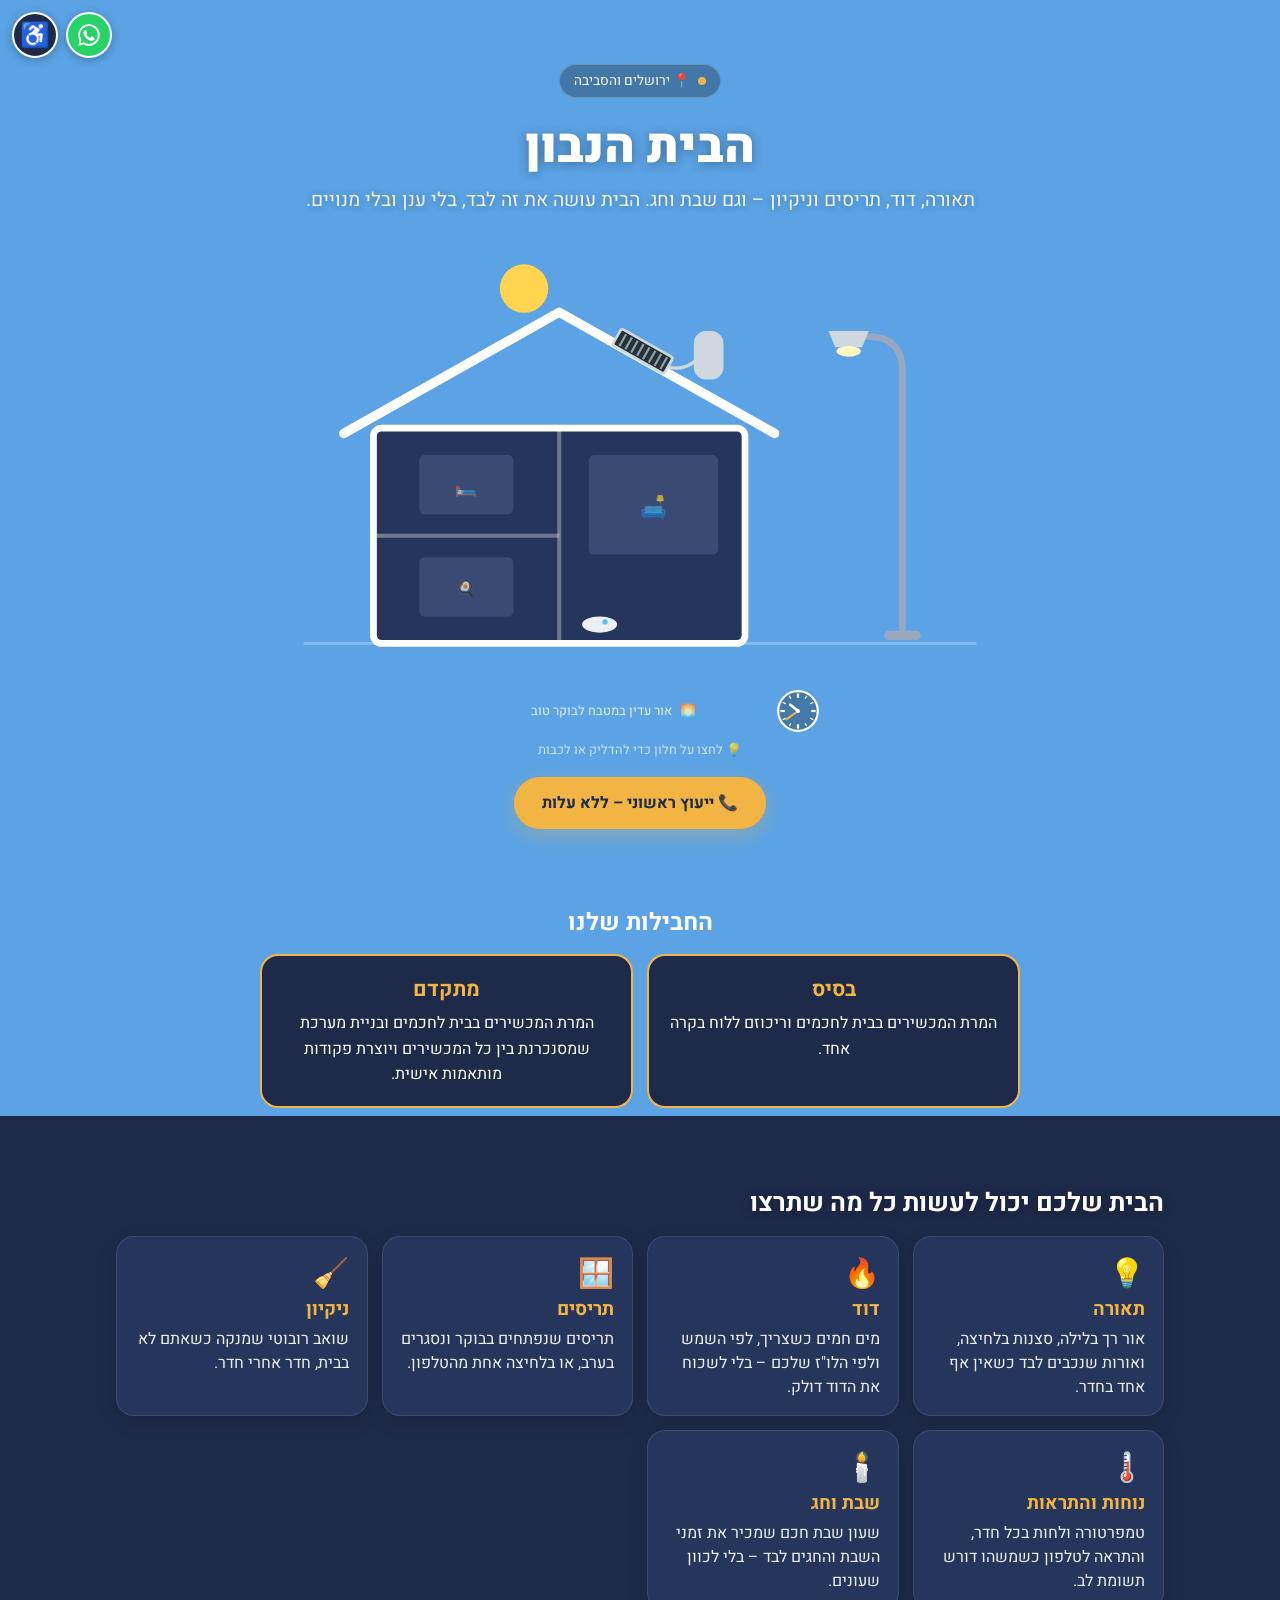
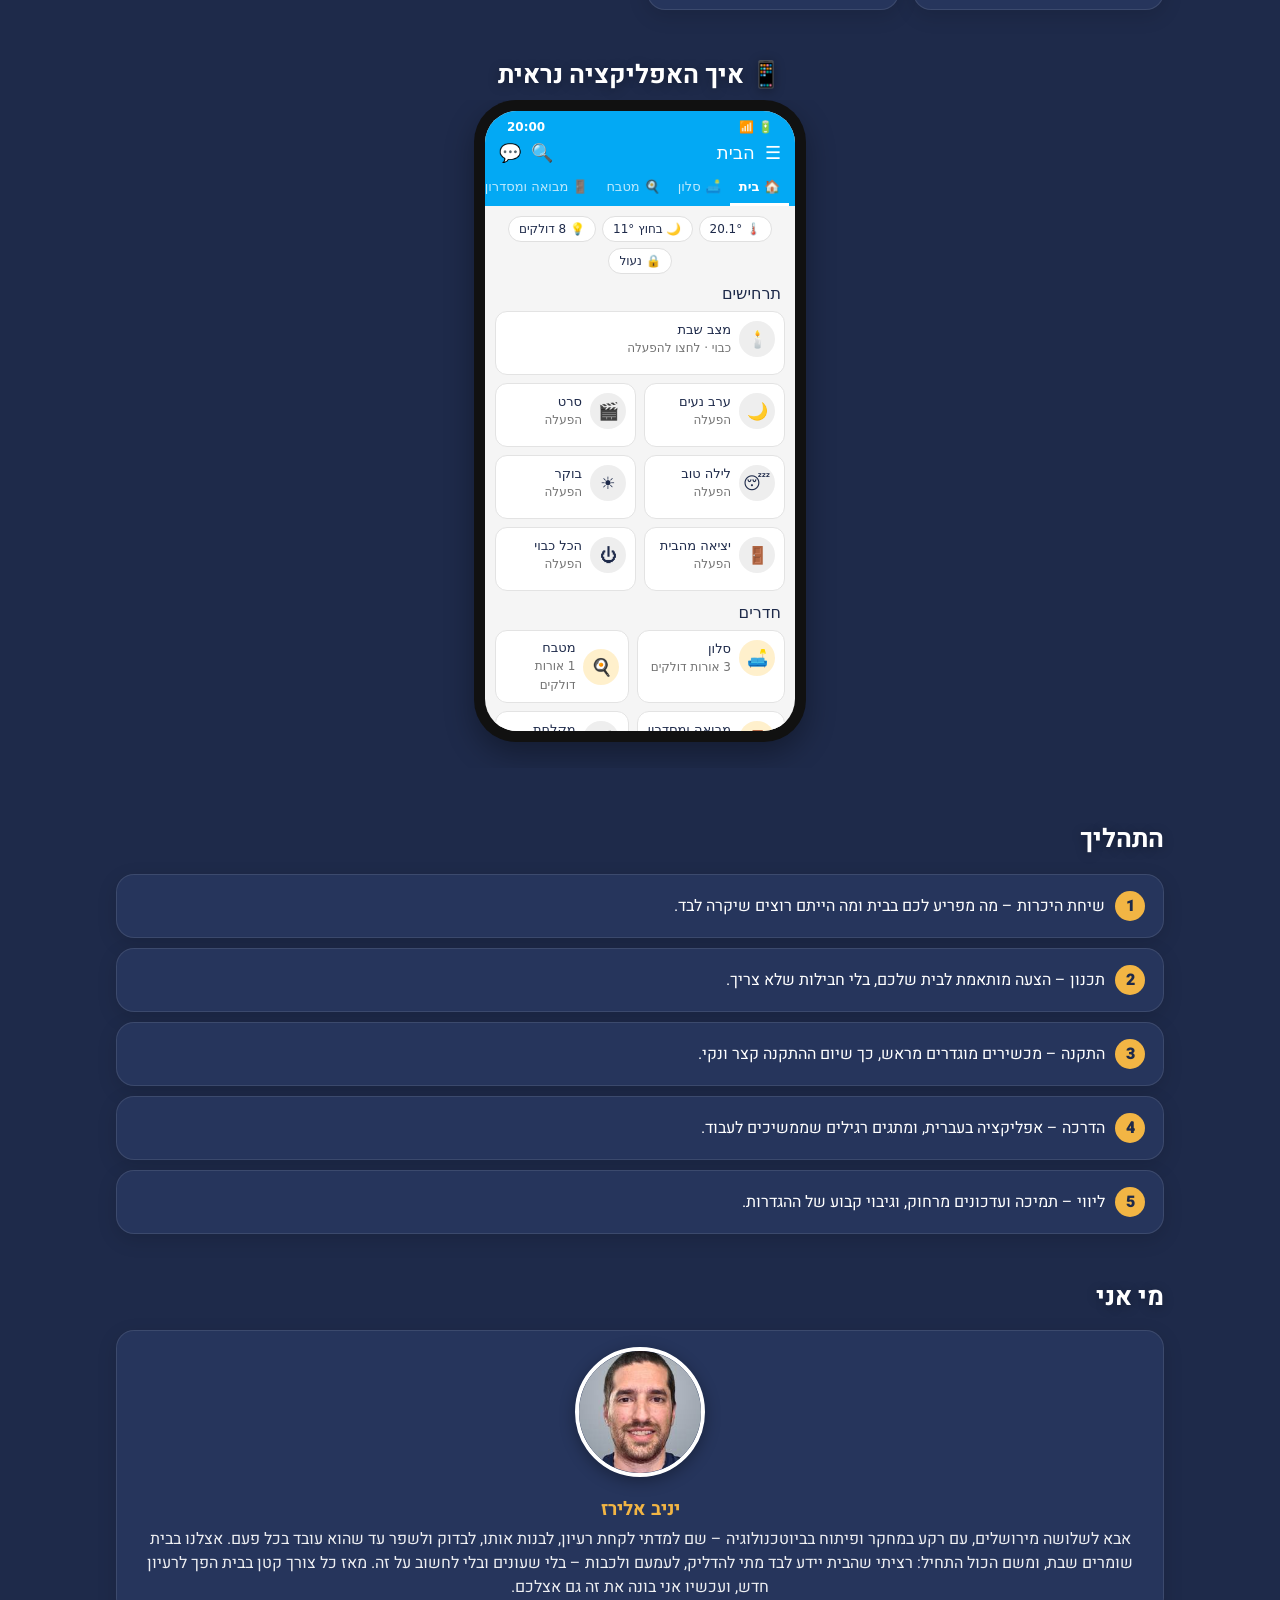
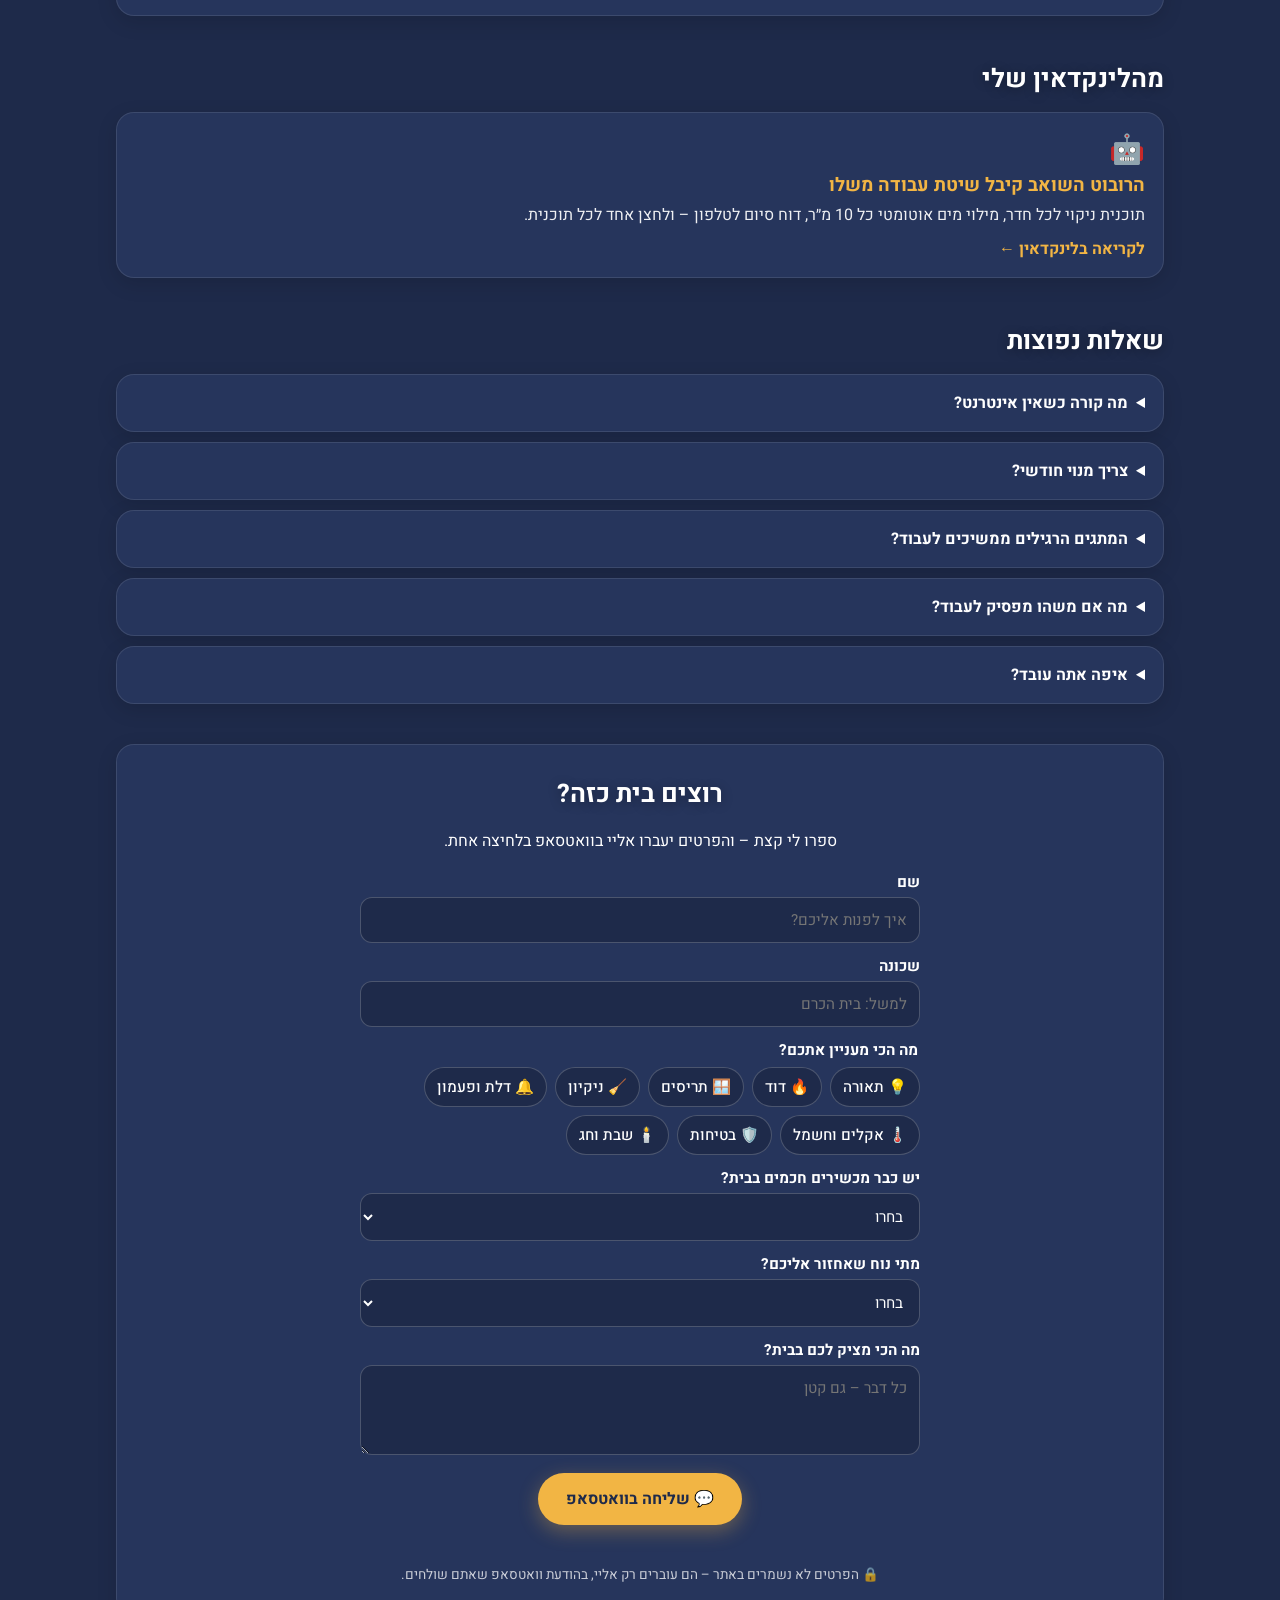
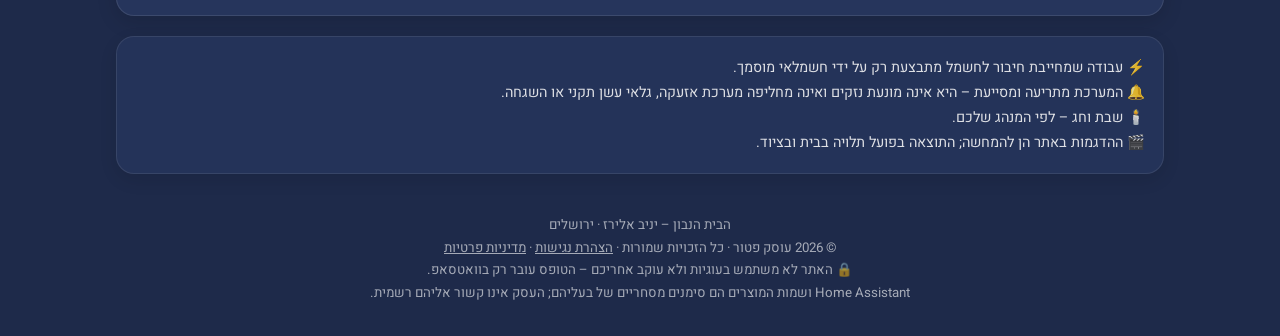
==== index.html @ ebfde656 "analog clock beside feed, app demo after capabilities 2026-11-22_2316" ====
<!doctype html><html lang="he" dir="rtl"><head><meta charset="utf-8"><meta name="viewport" content="width=device-width,initial-scale=1">
<title>הבית הנבון – בית חכם בלי ענן ובלי מנויים | יניב אלירז</title><meta property="og:type" content="website" /><meta property="og:title" content="הבית הנבון – בית חכם בלי ענן ובלי מנויים" /><meta property="og:description" content="תאורה, דוד, תריסים וניקיון – וגם שבת וחג. בית חכם בלי ענן ובלי מנויים, ירושלים והסביבה." /><meta property="og:image" content="https://bayit.eliraz.biz/bayit-blue.png" /><meta property="og:image:width" content="512" /><meta property="og:image:height" content="512" /><meta name="twitter:card" content="summary" /><meta name="description" content="תאורה, דוד, תריסים וניקיון – וגם שבת וחג. בית חכם בלי ענן ובלי מנויים, ירושלים והסביבה.">
<link href="fonts/heebo.css" rel="stylesheet">
<style>
*{box-sizing:border-box}html,body{margin:0;height:100%}
body{font-family:Heebo,sans-serif;color:#fff;text-align:center;background:var(--sky,#1E2A4A);transition:background 1s linear;overflow-x:hidden}
main{min-height:100%;display:flex;flex-direction:column;align-items:center;justify-content:center;padding:70px 16px 28px}
.badge{display:inline-flex;gap:8px;align-items:center;background:#0004;border:1px solid #fff3;padding:6px 14px;border-radius:30px;font-size:.85rem;backdrop-filter:blur(4px)}
.badge i{width:8px;height:8px;border-radius:50%;background:#F2B544;animation:pulse 1.4s infinite}@keyframes pulse{50%{opacity:.25}}
h1{font-size:clamp(1.8rem,6vw,2.6rem);font-weight:900;margin:14px 0 4px;text-shadow:0 2px 12px #0005}
.sub{opacity:.9;margin:0 0 14px;text-shadow:0 1px 8px #0006}
.scene{width:min(520px,96vw);aspect-ratio:520/330;position:relative}
svg{width:100%;height:100%;overflow:visible}
.room{cursor:pointer}.room rect.glass{transition:fill .6s}.room:focus-visible rect.wall{stroke:#F2B544;stroke-width:4}
.clock{font:700 1.05rem monospace;background:#0005;padding:4px 12px;border-radius:10px;display:inline-block;margin-top:6px;direction:ltr}
.feed{height:42px;margin:10px auto 0;width:min(460px,94vw);position:relative;overflow:hidden}
.ev{position:absolute;inset:0;display:flex;align-items:center;justify-content:center;gap:8px;background:none;color:inherit;border-radius:0;font-weight:400;box-shadow:none;opacity:.85;animation:ev .5s both;padding:0 12px;font-size:.8rem}
@keyframes ev{from{transform:translateY(30px);opacity:0}}
.fr{display:flex;align-items:center;justify-content:center;gap:10px;width:min(360px,94vw);margin:10px auto 0}.fr .feed{flex:1;margin:0;width:auto!important}.ck{width:44px;height:44px;flex:0 0 44px}#hh,#mh{transition:transform .4s}.hint{font-size:.8rem;opacity:.7;margin-top:8px}
.btn{display:inline-block;background:#F2B544;color:#1E2A4A;font-weight:700;padding:14px 28px;border-radius:40px;text-decoration:none;box-shadow:0 6px 20px #F2B54455;margin-top:18px}
.btn2{display:inline-block;margin-top:12px;color:#fff;border:2px solid #ffffff66;padding:11px 24px;border-radius:40px;text-decoration:none;font-weight:700;background:#0003}
small{display:block;margin-top:26px;opacity:.6;line-height:1.7}small a{color:inherit}
.star{animation:tw 3s infinite}@keyframes tw{50%{opacity:.2}}

:focus-visible{outline:3px solid #F2B544;outline-offset:2px}

.more{max-width:980px;margin:auto;padding:10px 16px 30px;text-align:right}.more h2{font-size:1.6rem;margin:44px 0 14px;text-shadow:0 2px 12px #0005}
.g{display:grid;gap:14px;grid-template-columns:repeat(auto-fit,minmax(230px,1fr))}
.c,.steps li,details,.note,.cta{background:#0005;border:1px solid #fff2;border-radius:18px;padding:16px 18px;backdrop-filter:blur(6px);box-shadow:0 6px 20px #0002}
.c h3{margin:0 0 4px;color:#F2B544}.c p{margin:0;opacity:.92}.c a,.more p a:not(.btn){color:#F2B544}.e{font-size:1.8rem}
.steps{counter-reset:s;list-style:none;padding:0}.steps li{counter-increment:s;margin:10px 0}
.steps li::before{content:counter(s);display:inline-grid;place-items:center;width:30px;height:30px;border-radius:50%;background:#F2B544;color:#1E2A4A;font-weight:900;margin-left:10px}
.me{display:flex;gap:18px;align-items:center;flex-wrap:wrap}.me img{width:130px;height:130px;border-radius:50%;object-fit:cover;border:4px solid #fff;box-shadow:0 4px 16px #0005}.me div{flex:1;min-width:220px}
details{margin:10px 0}summary{font-weight:700;cursor:pointer}details p{margin:8px 0 0;opacity:.92}
.note{font-size:.9rem;opacity:.85;margin-top:20px}.cta{text-align:center;margin-top:40px;padding:30px 18px}.cta h2{margin-top:0}
footer small{margin:0 0 30px}
a.post{display:block;color:inherit;text-decoration:none}.more-l{display:inline-block;margin-top:10px;color:#F2B544;font-weight:700}/*navy*/.more{background:#1E2A4A;box-shadow:0 0 0 100vmax #1E2A4A;clip-path:inset(0 -100vmax);padding-top:24px}
footer{background:#1E2A4A;padding:10px 0 1px}
.more .c,.more .steps li,.more details,.more .note,.more .cta{background:#26355c;border-color:#ffffff1a;backdrop-filter:none}
/*wide*/@media(min-width:760px){main{min-height:0;padding:64px 24px 48px}.scene{width:min(700px,70vw)}h1{font-size:3rem}.sub{font-size:1.2rem}.feed{width:min(560px,80vw)}.more{max-width:1080px}}/*mec*/.me{flex-direction:column;text-align:center}.me div{min-width:0}/*dm*/.dmg{display:grid;gap:14px;grid-template-columns:repeat(auto-fit,minmax(260px,1fr))}.dmc h3{margin:0 0 8px;color:#F2B544}.dm svg{width:100%;height:auto;display:block;border-radius:12px;overflow:hidden}.dm svg *{transition:fill .9s,opacity .9s,height .9s}.dm-c{display:flex;gap:8px;align-items:center;margin-top:10px;min-height:52px}.dm-t{font:700 .85rem monospace;background:#0005;padding:3px 9px;border-radius:8px;white-space:nowrap;direction:ltr}.dm-n{font:700 .8rem monospace;background:#F2B544;color:#1E2A4A;padding:3px 8px;border-radius:8px;direction:ltr}.dm-m{flex:1;background:#fff;color:#1E2A4A;border-radius:12px;padding:8px 12px;font-weight:500;font-size:.92rem;animation:ev .5s both}/*tz*/.tzc{display:block;color:inherit;text-decoration:none;border-color:#F2B54466!important}.tzc p{margin:0}.tz-r{font-weight:700;background:#0004;border-radius:10px;padding:10px 12px;margin:10px 0;min-height:46px;display:flex;align-items:center;gap:10px;animation:ev .5s both}.tg{flex:none;width:46px;height:26px;border-radius:13px;background:#556;position:relative;animation:tg 6s infinite}.tg::after{content:"";position:absolute;top:3px;right:3px;width:20px;height:20px;border-radius:50%;background:#fff;animation:tgk 6s infinite}@keyframes tg{40%,90%{background:#F2B544}}@keyframes tgk{40%,90%{right:23px}}/*wf*/.wf{text-align:right;max-width:560px;margin:18px auto 0;display:grid;gap:12px}.wf label{display:grid;gap:4px;font-weight:700;font-size:.95rem}.wf input,.wf select,.wf textarea{font:inherit;font-weight:400;padding:11px 12px;border-radius:12px;border:1px solid #ffffff33;background:#1E2A4A;color:#fff}.wf input:focus,.wf select:focus,.wf textarea:focus{outline:2px solid #F2B544;border-color:transparent}.wf fieldset{border:0;padding:0;margin:0}.wf legend{font-weight:700;font-size:.95rem;margin-bottom:6px}.ch{display:flex;flex-wrap:wrap;gap:8px}.ch label{display:block;font-weight:500}.ch input{position:absolute;opacity:0;width:1px;height:1px}.ch span{display:inline-block;padding:8px 12px;border-radius:20px;border:1px solid #ffffff33;background:#1E2A4A;cursor:pointer}.ch input:checked+span{background:#F2B544;color:#1E2A4A;border-color:#F2B544;font-weight:700}.ch input:focus-visible+span{outline:3px solid #F2B544;outline-offset:2px}.wf .btn{border:0;cursor:pointer;font:inherit;font-weight:700;justify-self:center;margin-top:6px}.hp{position:absolute;width:1px;height:1px;overflow:hidden;clip:rect(0 0 0 0);opacity:0;pointer-events:none}.wf-e{color:#ffb4a8;margin:0;text-align:center;min-height:1em}.wf-p{font-size:.85rem;opacity:.75;margin:0;text-align:center}/*smooth*/html{scroll-behavior:smooth}/*note*/.note p{margin:4px 0}/*hot*/.tzhot{background:linear-gradient(135deg,#F2B544,#ffd98a)!important;color:#1E2A4A!important;border:0!important;box-shadow:0 10px 30px #F2B54444!important}.tzhot h3{color:#1E2A4A!important;font-size:1.3rem}.tzph{background:#1E2A4A;color:#fff;border-radius:16px;padding:10px 14px;margin:12px 0;display:grid;gap:8px;font-weight:700}.tzph div{display:flex;align-items:center;gap:10px}.tg{animation-delay:var(--d,0s)!important}.tg::after{animation-delay:var(--d,0s)!important}.tzgo{display:inline-block;background:#1E2A4A;color:#fff;font-weight:800;padding:12px 28px;border-radius:40px;font-size:1.05rem}@media(min-width:760px){.tz{grid-template-columns:1.2fr 1fr}}</style><link rel="icon" type="image/png" sizes="512x512" href="/bayit-blue.png?v=2611181950"><link rel="apple-touch-icon" href="/bayit-blue.png?v=2611181950"><link rel="manifest" href="/manifest.webmanifest?v=2611181950"><meta name="theme-color" content="#0b1026"></head><body><main id="uc">
<a class="badge" href="#contact" style="color:inherit;text-decoration:none"><i></i>📍 ירושלים והסביבה</a>
<h1>הבית הנבון</h1>
<p class="sub">תאורה, דוד, תריסים וניקיון – וגם שבת וחג. הבית עושה את זה לבד, בלי ענן ובלי מנויים.</p>
<div class="scene"><svg viewBox="0 0 520 330" role="img" aria-label="איור מונפש של בית חכם לאורך יום: אורות, תריס, דוד ושואב שפועלים לבד">
<g id="stars" opacity="0"><circle class="star" cx="40" cy="30" r="1.6" fill="#fff"/><circle class="star" cx="120" cy="60" r="1.2" fill="#fff" style="animation-delay:1s"/><circle class="star" cx="470" cy="40" r="1.5" fill="#fff" style="animation-delay:.5s"/><circle class="star" cx="300" cy="22" r="1.1" fill="#fff" style="animation-delay:2s"/><circle class="star" cx="400" cy="80" r="1.3" fill="#fff" style="animation-delay:1.5s"/></g>
<circle id="sun" r="18" fill="#FFD54F"/><circle id="moon" r="13" fill="#eef2ff"/>
<!-- street lamp --><polygon id="cglow" points="404,92 426,92 450,300 380,300" fill="#ffe066" opacity="0"/><g stroke="#9aa7c0" stroke-linecap="round" fill="none"><path d="M455 300V104q0-26-26-26h-14" stroke-width="5"/><path d="M445 300h20" stroke-width="7"/></g><path d="M400 74h30l-5 12h-20z" fill="#cfd8dc"/><ellipse id="cbulb" cx="415" cy="89" rx="9" ry="4" fill="#fff6c0"/>
<!-- house -->
<path d="M40 150 200 60 360 150" fill="none" stroke="#fff" stroke-width="7" stroke-linejoin="round" stroke-linecap="round"/>
<!-- solar water collector --><g transform="translate(262 89) rotate(29.4)"><rect x="-22" y="-7" width="44" height="14" rx="2" fill="#263238" stroke="#cfd8dc" stroke-width="2"/><g stroke="#90a4ae" stroke-width="1.6"><line x1="-17" y1="-5" x2="-17" y2="5"/><line x1="-12" y1="-5" x2="-12" y2="5"/><line x1="-7" y1="-5" x2="-7" y2="5"/><line x1="-2" y1="-5" x2="-2" y2="5"/><line x1="3" y1="-5" x2="3" y2="5"/><line x1="8" y1="-5" x2="8" y2="5"/><line x1="13" y1="-5" x2="13" y2="5"/><line x1="18" y1="-5" x2="18" y2="5"/></g></g><path d="M282 101q10 2 18-4" fill="none" stroke="#cfd8dc" stroke-width="2.5" stroke-linecap="round"/><g><rect id="boiler" x="300" y="74" width="22" height="36" rx="9" fill="#cfd8dc"/><text id="steam" x="311" y="68" font-size="14" text-anchor="middle" opacity="0">♨️</text></g>
<rect class="wall" x="62" y="146" width="276" height="160" rx="6" fill="#26355c" stroke="#fff" stroke-width="5"/>
<line x1="200" y1="146" x2="200" y2="306" stroke="#ffffff55" stroke-width="3"/><line x1="62" y1="226" x2="200" y2="226" stroke="#ffffff55" stroke-width="3"/>
<g class="room" tabindex="0" role="button" aria-label="אור בחדר שינה" data-r="0"><rect class="glass" x="96" y="166" width="70" height="44" rx="4" fill="#3a4a75"/><text x="131" y="194" font-size="13" text-anchor="middle" fill="#ffffffaa">🛏️</text></g>
<g class="room" tabindex="0" role="button" aria-label="אור במטבח" data-r="1"><rect class="glass" x="96" y="242" width="70" height="44" rx="4" fill="#3a4a75"/><text x="131" y="270" font-size="13" text-anchor="middle" fill="#ffffffaa">🍳</text></g>
<g class="room" tabindex="0" role="button" aria-label="אור בסלון" data-r="2"><rect class="glass" x="222" y="166" width="96" height="74" rx="4" fill="#3a4a75"/><text x="270" y="210" font-size="16" text-anchor="middle" fill="#ffffffaa">🛋️</text><rect id="shut" x="222" y="166" width="96" height="0" fill="url(#sl)" opacity=".9"/></g>
<defs><pattern id="sl" width="8" height="7" patternUnits="userSpaceOnUse"><rect width="8" height="5" fill="#9aa4b1"/><rect y="5" width="8" height="2" fill="#7d8794"/></pattern></defs>
<g id="vac" transform="translate(230 292)"><ellipse rx="13" ry="6" fill="#eceff1"/><circle cx="4" cy="-2" r="2" fill="#4fc3f7"/></g>
<line x1="10" y1="306" x2="510" y2="306" stroke="#ffffff44" stroke-width="2"/>
</svg></div>
<div class="fr"><svg class="ck" viewBox="0 0 40 40" aria-hidden="true"><circle cx="20" cy="20" r="18" fill="#0004" stroke="#fff" stroke-width="2"/><line x1="20" y1="4" x2="20" y2="8" stroke="#fff" stroke-width="2" transform="rotate(0 20 20)"/><line x1="20" y1="4" x2="20" y2="7" stroke="#fff" stroke-width="1.2" transform="rotate(30 20 20)"/><line x1="20" y1="4" x2="20" y2="7" stroke="#fff" stroke-width="1.2" transform="rotate(60 20 20)"/><line x1="20" y1="4" x2="20" y2="8" stroke="#fff" stroke-width="2" transform="rotate(90 20 20)"/><line x1="20" y1="4" x2="20" y2="7" stroke="#fff" stroke-width="1.2" transform="rotate(120 20 20)"/><line x1="20" y1="4" x2="20" y2="7" stroke="#fff" stroke-width="1.2" transform="rotate(150 20 20)"/><line x1="20" y1="4" x2="20" y2="8" stroke="#fff" stroke-width="2" transform="rotate(180 20 20)"/><line x1="20" y1="4" x2="20" y2="7" stroke="#fff" stroke-width="1.2" transform="rotate(210 20 20)"/><line x1="20" y1="4" x2="20" y2="7" stroke="#fff" stroke-width="1.2" transform="rotate(240 20 20)"/><line x1="20" y1="4" x2="20" y2="8" stroke="#fff" stroke-width="2" transform="rotate(270 20 20)"/><line x1="20" y1="4" x2="20" y2="7" stroke="#fff" stroke-width="1.2" transform="rotate(300 20 20)"/><line x1="20" y1="4" x2="20" y2="7" stroke="#fff" stroke-width="1.2" transform="rotate(330 20 20)"/><line id="hh" x1="20" y1="20" x2="20" y2="11" stroke="#fff" stroke-width="2.6" stroke-linecap="round"/><line id="mh" x1="20" y1="20" x2="20" y2="7" stroke="#F2B544" stroke-width="1.8" stroke-linecap="round"/><circle cx="20" cy="20" r="1.8" fill="#fff"/></svg><div class="feed" id="feed"></div></div>
<div class="clock" id="clock" style="position:absolute;width:1px;height:1px;overflow:hidden;clip:rect(0 0 0 0)">06:00</div>
<div class="hint">💡 לחצו על חלון כדי להדליק או לכבות</div>
<a class="btn" href="#contact">📞 ייעוץ ראשוני – ללא עלות</a>


</main>
<script>addEventListener("message",e=>{if(e.data&&e.data.p3h){const f=document.querySelector("#app iframe");if(f)f.style.height=(e.data.p3h+10)+"px"}})</script>
<style>#app{padding:28px 0 8px;text-align:center}#app h2{margin:0 0 6px}#app p{margin:0 0 14px;opacity:.85}#app iframe{width:100%;max-width:1080px;height:720px;border:0;background:transparent;transition:height .3s;border-radius:22px;display:block;margin:0 auto}@media(max-width:700px){#app iframe{height:640px}}</style>
<style>#pk{padding:28px 12px 8px;text-align:center}#pk h2{margin:0 0 14px}.pkg{display:grid;gap:14px;max-width:760px;margin:0 auto}@media(min-width:620px){.pkg{grid-template-columns:1fr 1fr}}.pkg div{border:2px solid #F2B544;border-radius:18px;padding:18px 16px;background:#1E2A4A;color:#fff}.pkg h3{margin:0 0 6px;color:#F2B544;font-size:1.3rem}.pkg p{margin:0;line-height:1.6}</style><section id="pk"><h2>החבילות שלנו</h2><div class="pkg"><div><h3>בסיס</h3><p>המרת המכשירים בבית לחכמים וריכוזם ללוח בקרה אחד.</p></div><div><h3>מתקדם</h3><p>המרת המכשירים בבית לחכמים ובניית מערכת שמסנכרנת בין כל המכשירים ויוצרת פקודות מותאמות אישית.</p></div></div></section><script>addEventListener("message",e=>{if(e.data&&e.data.p3h){const f=document.querySelector("#app iframe");if(f)f.style.height=(e.data.p3h+10)+"px"}})</script>
<section class="more"><h2>הבית שלכם יכול לעשות כל מה שתרצו</h2><div class="g"><div class="c"><div class="e">💡</div><h3>תאורה</h3><p>אור רך בלילה, סצנות בלחיצה, ואורות שנכבים לבד כשאין אף אחד בחדר.</p></div><div class="c"><div class="e">🔥</div><h3>דוד</h3><p>מים חמים כשצריך, לפי השמש ולפי הלו"ז שלכם – בלי לשכוח את הדוד דולק.</p></div><div class="c"><div class="e">🪟</div><h3>תריסים</h3><p>תריסים שנפתחים בבוקר ונסגרים בערב, או בלחיצה אחת מהטלפון.</p></div><div class="c"><div class="e">🧹</div><h3>ניקיון</h3><p>שואב רובוטי שמנקה כשאתם לא בבית, חדר אחרי חדר.</p></div><div class="c"><div class="e">🌡️</div><h3>נוחות והתראות</h3><p>טמפרטורה ולחות בכל חדר, והתראה לטלפון כשמשהו דורש תשומת לב.</p></div><div class="c"><div class="e">🕯️</div><h3>שבת וחג</h3><p>שעון שבת חכם שמכיר את זמני השבת והחגים לבד – בלי לכוון שעונים.</p></div></div><div class="g tz" style="margin-top:18px"></div>
<div id="app"><h2>📱 איך האפליקציה נראית</h2><iframe id="appf" src="demo.html?app=custom" title="איך האפליקציה נראית" loading="lazy"></iframe></div><h2>התהליך</h2><ol class="steps">
<li>שיחת היכרות – מה מפריע לכם בבית ומה הייתם רוצים שיקרה לבד.</li>
<li>תכנון – הצעה מותאמת לבית שלכם, בלי חבילות שלא צריך.</li>
<li>התקנה – מכשירים מוגדרים מראש, כך שיום ההתקנה קצר ונקי.</li>
<li>הדרכה – אפליקציה בעברית, ומתגים רגילים שממשיכים לעבוד.</li>
<li>ליווי – תמיכה ועדכונים מרחוק, וגיבוי קבוע של ההגדרות.</li></ol>
<h2>מי אני</h2><div class="c me"><img src="me.jpg" alt="יניב אלירז"><div><h3>יניב אלירז</h3><p>אבא לשלושה מירושלים, עם רקע במחקר ופיתוח בביוטכנולוגיה – שם למדתי לקחת רעיון, לבנות אותו, לבדוק ולשפר עד שהוא עובד בכל פעם. אצלנו בבית שומרים שבת, ומשם הכול התחיל: רציתי שהבית יידע לבד מתי להדליק, לעמעם ולכבות – בלי שעונים ובלי לחשוב על זה. מאז כל צורך קטן בבית הפך לרעיון חדש, ועכשיו אני בונה את זה גם אצלכם.</p></div></div>
<h2 id="posts">מהלינקדאין שלי</h2><div class="g"><a class="c post" href="https://www.linkedin.com/posts/yaniveliraz_homeassistant-smarthome-homeautomation-ugcPost-7524104179364020226-aEZx" target="_blank" rel="noopener"><div class="e">🤖</div><h3>הרובוט השואב קיבל שיטת עבודה משלו</h3><p>תוכנית ניקוי לכל חדר, מילוי מים אוטומטי כל 10 מ״ר, דוח סיום לטלפון – ולחצן אחד לכל תוכנית.</p><span class="more-l">לקריאה בלינקדאין ←</span></a></div>
<h2>שאלות נפוצות</h2>
<details><summary>מה קורה כשאין אינטרנט?</summary><p>הבית ממשיך לעבוד. המערכת רצה על מחשב קטן בבית, לא בענן.</p></details>
<details><summary>צריך מנוי חודשי?</summary><p>לא. אפשר לבחור ליווי שוטף, אבל הבית לא תלוי בו.</p></details>
<details><summary>המתגים הרגילים ממשיכים לעבוד?</summary><p>כן. כל מי שבבית – גם אורחים וסבים – מדליק ומכבה כרגיל.</p></details>
<details><summary>מה אם משהו מפסיק לעבוד?</summary><p>רוב התקלות אני מטפל בהן מרחוק, וההגדרות מגובות.</p></details>
<details><summary>איפה אתה עובד?</summary><p>ירושלים והסביבה.</p></details>
<div class="cta" id="contact"><h2 style="margin-top:0">רוצים בית כזה?</h2><p>ספרו לי קצת – והפרטים יעברו אליי בוואטסאפ בלחיצה אחת.</p>
<form id="wf" class="wf" novalidate data-ph="972547429424">
<label>שם<input name="n" required autocomplete="name" placeholder="איך לפנות אליכם?"></label>
<label>שכונה<input name="a" placeholder="למשל: בית הכרם"></label>

<fieldset><legend>מה הכי מעניין אתכם?</legend><div class="ch">
<label><input type="checkbox" name="i" value="תאורה"><span>💡 תאורה</span></label><label><input type="checkbox" name="i" value="דוד"><span>🔥 דוד</span></label><label><input type="checkbox" name="i" value="תריסים"><span>🪟 תריסים</span></label><label><input type="checkbox" name="i" value="ניקיון"><span>🧹 ניקיון</span></label><label><input type="checkbox" name="i" value="דלת ופעמון"><span>🔔 דלת ופעמון</span></label><label><input type="checkbox" name="i" value="אקלים וחשמל"><span>🌡️ אקלים וחשמל</span></label><label><input type="checkbox" name="i" value="בטיחות"><span>🛡️ בטיחות</span></label><label><input type="checkbox" name="i" value="שבת וחג"><span>🕯️ שבת וחג</span></label></div></fieldset>
<label>יש כבר מכשירים חכמים בבית?<select name="d"><option value="">בחרו</option><option>עוד לא</option><option>יש כמה</option><option>יש הרבה – רוצים לחבר הכל</option></select></label>
<label>מתי נוח שאחזור אליכם?<select name="t"><option value="">בחרו</option><option>בבוקר</option><option>בצהריים</option><option>בערב</option><option>לא משנה</option></select></label>
<label>מה הכי מציק לכם בבית?<textarea name="m" rows="3" placeholder="כל דבר – גם קטן"></textarea></label>
<input name="w" class="hp" tabindex="-1" autocomplete="off" aria-hidden="true">
<button class="btn" type="submit">💬 שליחה בוואטסאפ</button><p class="wf-e" id="wfe" role="alert"></p>
<p class="wf-p">🔒 הפרטים לא נשמרים באתר – הם עוברים רק אליי, בהודעת וואטסאפ שאתם שולחים.</p></form></div>
<div class="note"><p>⚡ עבודה שמחייבת חיבור לחשמל מתבצעת רק על ידי חשמלאי מוסמך.</p><p>🔔 המערכת מתריעה ומסייעת – היא אינה מונעת נזקים ואינה מחליפה מערכת אזעקה, גלאי עשן תקני או השגחה.</p><p>🕯️ שבת וחג – לפי המנהג שלכם.</p><p>🎬 ההדגמות באתר הן להמחשה; התוצאה בפועל תלויה בבית ובציוד.</p></div>
</section>


<footer><small>הבית הנבון – יניב אלירז · ירושלים<br>© 2026 עוסק פטור · כל הזכויות שמורות · <a href="nagishut.html">הצהרת נגישות</a> · <a href="privacy.html">מדיניות פרטיות</a><br>🔒 האתר לא משתמש בעוגיות ולא עוקב אחריכם – הטופס עובר רק בוואטסאפ.<br>Home Assistant ושמות המוצרים הם סימנים מסחריים של בעליהם; העסק אינו קשור אליהם רשמית.</small></footer>
<script>
(function(){
const $=id=>document.getElementById(id),R=[...document.querySelectorAll('.room')],G=R.map(r=>r.querySelector('.glass'));
const sky=[[0,'#0d1428'],[5,'#1a2346'],[6.5,'#f6a86b'],[8,'#5fa8e8'],[16,'#4a90d9'],[17.3,'#e8875a'],[18.3,'#2c3c66'],[20,'#141c36'],[24,'#0d1428']];
const hex=h=>[1,3,5].map(i=>parseInt(h.substr(i,2),16)),mix=(a,b,t)=>'rgb('+a.map((v,i)=>Math.round(v+(b[i]-v)*t)).join(',')+')';
function skyAt(h){for(let i=0;i<sky.length-1;i++){const[a,c1]=sky[i],[b,c2]=sky[i+1];if(h>=a&&h<b)return mix(hex(c1),hex(c2),(h-a)/(b-a))}return sky[0][1]}
const EV=[[6.5,'☀️','זריחה – התריס בסלון נפתח'],[7,'🌅','אור עדין במטבח לבוקר טוב'],[10,'🤖','כולם יצאו – השואב יצא לנקות'],[11.6,'✅','הניקיון הסתיים, השואב חזר לתחנה'],[17.2,'🌇','שקיעה – אורות הסלון נדלקו, התריס נסגר'],[17.5,'🔥','הדוד התחיל לחמם'],[18.3,'🚿','המים חמים – הדוד כבה לבד'],[21.5,'🛏️','אור לילה עמום בחדר השינה'],[23.3,'🌙','לילה טוב – הכל כבה בבית']];
let h=6,last=-1,hold=0,man=[null,null,null],DAY=24000;const rm=false;
function auto(h){return[(h>=21.5&&h<23.3)?.35:0,(h>=7&&h<8.5)?.6:(h>=17.2&&h<21)?1:0,(h>=17.2&&h<23.3)?1:0]}
function show(e){hold=performance.now()+2800;const f=$('feed');f.innerHTML='<div class="ev"><span>'+e[1]+'</span>'+e[2]+'</div>'}
function draw(){document.body.style.setProperty('--sky',skyAt(h));
 const a=auto(h);G.forEach((g,i)=>{const v=man[i]!==null?man[i]:a[i];g.setAttribute('fill',v?'rgba(255,'+(200+Math.round(30*v))+',90,'+(.35+.65*v)+')':'#3a4a75');g.parentNode.setAttribute('aria-pressed',!!v)});
 const sh=(h>=6.5&&h<17.2)?0:46;$('shut').setAttribute('height',sh);
 const boil=h>=17.5&&h<18.3;$('boiler').setAttribute('fill',boil?'#ff8a65':'#cfd8dc');$('steam').setAttribute('opacity',boil?1:0);
 const d=h>=6&&h<18,t=d?(h-6)/12:((h+6)%24)/12,x=40+t*440,y=120-Math.sin(t*Math.PI)*95;
 $('sun').setAttribute('cx',x);$('sun').setAttribute('cy',y);$('sun').setAttribute('opacity',d?1:0);$('moon').setAttribute('cx',x);$('moon').setAttribute('cy',y);$('moon').setAttribute('opacity',d?0:1);
 $('stars').setAttribute('opacity',(h<5.5||h>19)?1:0);$('cbulb').setAttribute('fill',(h<6.5||h>17.2)?'#ffe066':'#fff6c0');$('cglow').setAttribute('opacity',(h<6.5||h>17.2)?.28:0);
 const vx=(h>=10&&h<11.6)?(225+Math.abs(Math.sin((h-10)*9))*90):230;$('vac').setAttribute('transform','translate('+vx+' 292)');
 $('clock').textContent=String(Math.floor(h)).padStart(2,'0')+':'+String(Math.floor(h%1*60)).padStart(2,'0');{const M=h%1*60;$('hh').setAttribute('transform','rotate('+((h%12)*30+M/2)+' 20 20)');$('mh').setAttribute('transform','rotate('+(M*6)+' 20 20)')}
 let i=-1;for(let k=0;k<EV.length;k++)if(EV[k][0]<=h)i=k;if(i!==last&&i>=0){last=i;show(EV[i]);man=[null,null,null]}}
R.forEach((r,i)=>{const t=()=>{const g=G[i],on=g.getAttribute('fill')!=='#3a4a75';man[i]=on?0:1;draw();show(['', on?'🌑':'💡',(on?'כיביתם':'הדלקתם')+' את האור – בדיוק כמו באפליקציה'])};r.onclick=t;r.onkeydown=e=>{if(e.key==='Enter'||e.key===' '){e.preventDefault();t()}}});
if(rm){let j=0;const st=()=>{h=EV[j][0]+.01;draw();j=(j+1)%EV.length};st();setInterval(function(){if(!document.documentElement.classList.contains("a-na"))st()},4000)}else{let p=performance.now();(function f(n){if(document.documentElement.classList.contains("a-na")){p=n;requestAnimationFrame(f);return}h=(h+(n-p)/DAY*24*(n<hold?0.06:1))%24;p=n;draw();requestAnimationFrame(f)})(p)}
})();
</script><script src="a11y.js?v=2611190931" defer></script><script>/*tz*/(function(){var e=document.getElementById("tzr");if(!e)return;var L=["🔥 הדוד נכבה לבד כשהמים חמים","🌙 אור לילה עמום במסדרון","🔔 תמונה מהפעמון ישר לטלפון"],i=0;function sh(a){for(var k=a.length-1;k>0;k--){var j=Math.floor(Math.random()*(k+1)),t=a[k];a[k]=a[j];a[j]=t}return a}fetch("ideas.html").then(function(r){return r.text()}).then(function(t){var d=new DOMParser().parseFromString(t,"text/html"),o=[];[].forEach.call(d.querySelectorAll("main section"),function(sc){var em=sc.querySelector("h2 span");em=em?em.textContent+" ":"";[].forEach.call(sc.querySelectorAll(".c b"),function(b){o.push(em+b.textContent)})});if(o.length)L=sh(o)}).catch(function(){});setInterval(function(){if(document.documentElement.classList.contains("a-na"))return;i=(i+1)%L.length;e.textContent=L[i];e.style.animation="none";e.offsetWidth;e.style.animation=""},4500)})()</script><script>/*wf*/(function(){var f=document.getElementById("wf");if(!f)return;var ph=f.getAttribute("data-ph");f.addEventListener("submit",function(ev){ev.preventDefault();var E=document.getElementById("wfe");E.textContent="";if(f.w.value)return;var n=f.n.value.trim();if(!n){E.textContent="רק השם חסר 🙂";f.n.focus();return}var i=[].map.call(f.querySelectorAll('input[name="i"]:checked'),function(x){return x.value});var L=["היי יניב, אשמח לשמוע על בית חכם 🙂","","שם: "+n];function add(k,v){v=(v||"").trim();if(v)L.push(k+": "+v)}add("שכונה",f.a.value);if(i.length)L.push("מעניין אותי: "+i.join(", "));add("מכשירים חכמים",f.d.value);add("נוח לחזור",f.t.value);add("מה מציק",f.m.value);var u="https://wa.me/"+ph+"?text="+encodeURIComponent(L.join("\n"));if(!ph){E.textContent="תקלה בקישור – אפשר לפנות בוואטסאפ מהכפתור למעלה";return}window.open(u,"_blank")||(location.href=u)})})()</script></body></html>
---- fonts/heebo.css ----
/* hebrew */
@font-face {
  font-family: 'Heebo';
  font-style: normal;
  font-weight: 400;
  font-display: swap;
  src: url(heebo3.woff2) format('woff2');
  unicode-range: U+0307-0308, U+0590-05FF, U+200C-2010, U+20AA, U+25CC, U+FB1D-FB4F;
}
/* math */
@font-face {
  font-family: 'Heebo';
  font-style: normal;
  font-weight: 400;
  font-display: swap;
  src: url(heebo1.woff2) format('woff2');
  unicode-range: U+0302-0303, U+0305, U+0307-0308, U+0310, U+0312, U+0315, U+031A, U+0326-0327, U+032C, U+032F-0330, U+0332-0333, U+0338, U+033A, U+0346, U+034D, U+0391-03A1, U+03A3-03A9, U+03B1-03C9, U+03D1, U+03D5-03D6, U+03F0-03F1, U+03F4-03F5, U+2016-2017, U+2034-2038, U+203C, U+2040, U+2043, U+2047, U+2050, U+2057, U+205F, U+2070-2071, U+2074-209F, U+20D0-20DC, U+20E1, U+20E5-20EF, U+2100-2112, U+2114-2115, U+2117-2121, U+2123-214F, U+2190, U+2192, U+2194-21AE, U+21B0-21E5, U+21F1-21F2, U+21F4-2211, U+2213-2214, U+2216-22FF, U+2308-230B, U+2310, U+2319, U+231C-2321, U+2336-237A, U+237C, U+2395, U+239B-23B7, U+23D0, U+23DC-23E1, U+2474-2475, U+25AF, U+25B3, U+25B7, U+25BD, U+25C1, U+25CA, U+25CC, U+25FB, U+266D-266F, U+27C0-27FF, U+2900-2AFF, U+2B0E-2B11, U+2B30-2B4C, U+2BFE, U+3030, U+FF5B, U+FF5D, U+1D400-1D7FF, U+1EE00-1EEFF;
}
/* symbols */
@font-face {
  font-family: 'Heebo';
  font-style: normal;
  font-weight: 400;
  font-display: swap;
  src: url(heebo2.woff2) format('woff2');
  unicode-range: U+0001-000C, U+000E-001F, U+007F-009F, U+20DD-20E0, U+20E2-20E4, U+2150-218F, U+2190, U+2192, U+2194-2199, U+21AF, U+21E6-21F0, U+21F3, U+2218-2219, U+2299, U+22C4-22C6, U+2300-243F, U+2440-244A, U+2460-24FF, U+25A0-27BF, U+2800-28FF, U+2921-2922, U+2981, U+29BF, U+29EB, U+2B00-2BFF, U+4DC0-4DFF, U+FFF9-FFFB, U+10140-1018E, U+10190-1019C, U+101A0, U+101D0-101FD, U+102E0-102FB, U+10E60-10E7E, U+1D2C0-1D2D3, U+1D2E0-1D37F, U+1F000-1F0FF, U+1F100-1F1AE, U+1F1E6-1F1FF, U+1F30D-1F30F, U+1F315, U+1F31C, U+1F31E, U+1F320-1F32C, U+1F336, U+1F378, U+1F37D, U+1F382, U+1F393-1F39F, U+1F3A7-1F3A8, U+1F3AC-1F3AF, U+1F3C2, U+1F3C4-1F3C6, U+1F3CA-1F3CE, U+1F3D4-1F3E0, U+1F3ED, U+1F3F1-1F3F3, U+1F3F5-1F3F7, U+1F408, U+1F415, U+1F41F, U+1F426, U+1F43F, U+1F441-1F442, U+1F444, U+1F446-1F449, U+1F44C-1F44E, U+1F453, U+1F46A, U+1F47D, U+1F4A3, U+1F4B0, U+1F4B3, U+1F4B9, U+1F4BB, U+1F4BF, U+1F4C8-1F4CB, U+1F4D6, U+1F4DA, U+1F4DF, U+1F4E3-1F4E6, U+1F4EA-1F4ED, U+1F4F7, U+1F4F9-1F4FB, U+1F4FD-1F4FE, U+1F503, U+1F507-1F50B, U+1F50D, U+1F512-1F513, U+1F53E-1F54A, U+1F54F-1F5FA, U+1F610, U+1F650-1F67F, U+1F687, U+1F68D, U+1F691, U+1F694, U+1F698, U+1F6AD, U+1F6B2, U+1F6B9-1F6BA, U+1F6BC, U+1F6C6-1F6CF, U+1F6D3-1F6D7, U+1F6E0-1F6EA, U+1F6F0-1F6F3, U+1F6F7-1F6FC, U+1F700-1F80B, U+1F810-1F847, U+1F850-1F859, U+1F860-1F887, U+1F890-1F8AD, U+1F8B0-1F8BB, U+1F8C0-1F8C1, U+1F8D0-1F8D8, U+1F900-1F90B, U+1F93B, U+1F946, U+1F984, U+1F996, U+1F9E9, U+1FA00-1FA6F, U+1FA70-1FA7C, U+1FA80-1FAC6, U+1FAC8, U+1FACC-1FADD, U+1FADF-1FAEB, U+1FAEF-1FAFA, U+1FB00-1FBFF;
}
/* latin-ext */
@font-face {
  font-family: 'Heebo';
  font-style: normal;
  font-weight: 400;
  font-display: swap;
  src: url(heebo5.woff2) format('woff2');
  unicode-range: U+0100-02BA, U+02BD-02C5, U+02C7-02CC, U+02CE-02D7, U+02DD-02FF, U+0304, U+0308, U+0329, U+1D00-1DBF, U+1E00-1E9F, U+1EF2-1EFF, U+2020, U+20A0-20AB, U+20AD-20C4, U+2113, U+2C60-2C7F, U+A720-A7FF;
}
/* latin */
@font-face {
  font-family: 'Heebo';
  font-style: normal;
  font-weight: 400;
  font-display: swap;
  src: url(heebo4.woff2) format('woff2');
  unicode-range: U+0000-00FF, U+0131, U+0152-0153, U+02BB-02BC, U+02C6, U+02DA, U+02DC, U+0304, U+0308, U+0329, U+2000-206F, U+20AC, U+2122, U+2191, U+2193, U+2212, U+2215, U+FEFF, U+FFFD;
}
/* hebrew */
@font-face {
  font-family: 'Heebo';
  font-style: normal;
  font-weight: 500;
  font-display: swap;
  src: url(heebo3.woff2) format('woff2');
  unicode-range: U+0307-0308, U+0590-05FF, U+200C-2010, U+20AA, U+25CC, U+FB1D-FB4F;
}
/* math */
@font-face {
  font-family: 'Heebo';
  font-style: normal;
  font-weight: 500;
  font-display: swap;
  src: url(heebo1.woff2) format('woff2');
  unicode-range: U+0302-0303, U+0305, U+0307-0308, U+0310, U+0312, U+0315, U+031A, U+0326-0327, U+032C, U+032F-0330, U+0332-0333, U+0338, U+033A, U+0346, U+034D, U+0391-03A1, U+03A3-03A9, U+03B1-03C9, U+03D1, U+03D5-03D6, U+03F0-03F1, U+03F4-03F5, U+2016-2017, U+2034-2038, U+203C, U+2040, U+2043, U+2047, U+2050, U+2057, U+205F, U+2070-2071, U+2074-209F, U+20D0-20DC, U+20E1, U+20E5-20EF, U+2100-2112, U+2114-2115, U+2117-2121, U+2123-214F, U+2190, U+2192, U+2194-21AE, U+21B0-21E5, U+21F1-21F2, U+21F4-2211, U+2213-2214, U+2216-22FF, U+2308-230B, U+2310, U+2319, U+231C-2321, U+2336-237A, U+237C, U+2395, U+239B-23B7, U+23D0, U+23DC-23E1, U+2474-2475, U+25AF, U+25B3, U+25B7, U+25BD, U+25C1, U+25CA, U+25CC, U+25FB, U+266D-266F, U+27C0-27FF, U+2900-2AFF, U+2B0E-2B11, U+2B30-2B4C, U+2BFE, U+3030, U+FF5B, U+FF5D, U+1D400-1D7FF, U+1EE00-1EEFF;
}
/* symbols */
@font-face {
  font-family: 'Heebo';
  font-style: normal;
  font-weight: 500;
  font-display: swap;
  src: url(heebo2.woff2) format('woff2');
  unicode-range: U+0001-000C, U+000E-001F, U+007F-009F, U+20DD-20E0, U+20E2-20E4, U+2150-218F, U+2190, U+2192, U+2194-2199, U+21AF, U+21E6-21F0, U+21F3, U+2218-2219, U+2299, U+22C4-22C6, U+2300-243F, U+2440-244A, U+2460-24FF, U+25A0-27BF, U+2800-28FF, U+2921-2922, U+2981, U+29BF, U+29EB, U+2B00-2BFF, U+4DC0-4DFF, U+FFF9-FFFB, U+10140-1018E, U+10190-1019C, U+101A0, U+101D0-101FD, U+102E0-102FB, U+10E60-10E7E, U+1D2C0-1D2D3, U+1D2E0-1D37F, U+1F000-1F0FF, U+1F100-1F1AE, U+1F1E6-1F1FF, U+1F30D-1F30F, U+1F315, U+1F31C, U+1F31E, U+1F320-1F32C, U+1F336, U+1F378, U+1F37D, U+1F382, U+1F393-1F39F, U+1F3A7-1F3A8, U+1F3AC-1F3AF, U+1F3C2, U+1F3C4-1F3C6, U+1F3CA-1F3CE, U+1F3D4-1F3E0, U+1F3ED, U+1F3F1-1F3F3, U+1F3F5-1F3F7, U+1F408, U+1F415, U+1F41F, U+1F426, U+1F43F, U+1F441-1F442, U+1F444, U+1F446-1F449, U+1F44C-1F44E, U+1F453, U+1F46A, U+1F47D, U+1F4A3, U+1F4B0, U+1F4B3, U+1F4B9, U+1F4BB, U+1F4BF, U+1F4C8-1F4CB, U+1F4D6, U+1F4DA, U+1F4DF, U+1F4E3-1F4E6, U+1F4EA-1F4ED, U+1F4F7, U+1F4F9-1F4FB, U+1F4FD-1F4FE, U+1F503, U+1F507-1F50B, U+1F50D, U+1F512-1F513, U+1F53E-1F54A, U+1F54F-1F5FA, U+1F610, U+1F650-1F67F, U+1F687, U+1F68D, U+1F691, U+1F694, U+1F698, U+1F6AD, U+1F6B2, U+1F6B9-1F6BA, U+1F6BC, U+1F6C6-1F6CF, U+1F6D3-1F6D7, U+1F6E0-1F6EA, U+1F6F0-1F6F3, U+1F6F7-1F6FC, U+1F700-1F80B, U+1F810-1F847, U+1F850-1F859, U+1F860-1F887, U+1F890-1F8AD, U+1F8B0-1F8BB, U+1F8C0-1F8C1, U+1F8D0-1F8D8, U+1F900-1F90B, U+1F93B, U+1F946, U+1F984, U+1F996, U+1F9E9, U+1FA00-1FA6F, U+1FA70-1FA7C, U+1FA80-1FAC6, U+1FAC8, U+1FACC-1FADD, U+1FADF-1FAEB, U+1FAEF-1FAFA, U+1FB00-1FBFF;
}
/* latin-ext */
@font-face {
  font-family: 'Heebo';
  font-style: normal;
  font-weight: 500;
  font-display: swap;
  src: url(heebo5.woff2) format('woff2');
  unicode-range: U+0100-02BA, U+02BD-02C5, U+02C7-02CC, U+02CE-02D7, U+02DD-02FF, U+0304, U+0308, U+0329, U+1D00-1DBF, U+1E00-1E9F, U+1EF2-1EFF, U+2020, U+20A0-20AB, U+20AD-20C4, U+2113, U+2C60-2C7F, U+A720-A7FF;
}
/* latin */
@font-face {
  font-family: 'Heebo';
  font-style: normal;
  font-weight: 500;
  font-display: swap;
  src: url(heebo4.woff2) format('woff2');
  unicode-range: U+0000-00FF, U+0131, U+0152-0153, U+02BB-02BC, U+02C6, U+02DA, U+02DC, U+0304, U+0308, U+0329, U+2000-206F, U+20AC, U+2122, U+2191, U+2193, U+2212, U+2215, U+FEFF, U+FFFD;
}
/* hebrew */
@font-face {
  font-family: 'Heebo';
  font-style: normal;
  font-weight: 700;
  font-display: swap;
  src: url(heebo3.woff2) format('woff2');
  unicode-range: U+0307-0308, U+0590-05FF, U+200C-2010, U+20AA, U+25CC, U+FB1D-FB4F;
}
/* math */
@font-face {
  font-family: 'Heebo';
  font-style: normal;
  font-weight: 700;
  font-display: swap;
  src: url(heebo1.woff2) format('woff2');
  unicode-range: U+0302-0303, U+0305, U+0307-0308, U+0310, U+0312, U+0315, U+031A, U+0326-0327, U+032C, U+032F-0330, U+0332-0333, U+0338, U+033A, U+0346, U+034D, U+0391-03A1, U+03A3-03A9, U+03B1-03C9, U+03D1, U+03D5-03D6, U+03F0-03F1, U+03F4-03F5, U+2016-2017, U+2034-2038, U+203C, U+2040, U+2043, U+2047, U+2050, U+2057, U+205F, U+2070-2071, U+2074-209F, U+20D0-20DC, U+20E1, U+20E5-20EF, U+2100-2112, U+2114-2115, U+2117-2121, U+2123-214F, U+2190, U+2192, U+2194-21AE, U+21B0-21E5, U+21F1-21F2, U+21F4-2211, U+2213-2214, U+2216-22FF, U+2308-230B, U+2310, U+2319, U+231C-2321, U+2336-237A, U+237C, U+2395, U+239B-23B7, U+23D0, U+23DC-23E1, U+2474-2475, U+25AF, U+25B3, U+25B7, U+25BD, U+25C1, U+25CA, U+25CC, U+25FB, U+266D-266F, U+27C0-27FF, U+2900-2AFF, U+2B0E-2B11, U+2B30-2B4C, U+2BFE, U+3030, U+FF5B, U+FF5D, U+1D400-1D7FF, U+1EE00-1EEFF;
}
/* symbols */
@font-face {
  font-family: 'Heebo';
  font-style: normal;
  font-weight: 700;
  font-display: swap;
  src: url(heebo2.woff2) format('woff2');
  unicode-range: U+0001-000C, U+000E-001F, U+007F-009F, U+20DD-20E0, U+20E2-20E4, U+2150-218F, U+2190, U+2192, U+2194-2199, U+21AF, U+21E6-21F0, U+21F3, U+2218-2219, U+2299, U+22C4-22C6, U+2300-243F, U+2440-244A, U+2460-24FF, U+25A0-27BF, U+2800-28FF, U+2921-2922, U+2981, U+29BF, U+29EB, U+2B00-2BFF, U+4DC0-4DFF, U+FFF9-FFFB, U+10140-1018E, U+10190-1019C, U+101A0, U+101D0-101FD, U+102E0-102FB, U+10E60-10E7E, U+1D2C0-1D2D3, U+1D2E0-1D37F, U+1F000-1F0FF, U+1F100-1F1AE, U+1F1E6-1F1FF, U+1F30D-1F30F, U+1F315, U+1F31C, U+1F31E, U+1F320-1F32C, U+1F336, U+1F378, U+1F37D, U+1F382, U+1F393-1F39F, U+1F3A7-1F3A8, U+1F3AC-1F3AF, U+1F3C2, U+1F3C4-1F3C6, U+1F3CA-1F3CE, U+1F3D4-1F3E0, U+1F3ED, U+1F3F1-1F3F3, U+1F3F5-1F3F7, U+1F408, U+1F415, U+1F41F, U+1F426, U+1F43F, U+1F441-1F442, U+1F444, U+1F446-1F449, U+1F44C-1F44E, U+1F453, U+1F46A, U+1F47D, U+1F4A3, U+1F4B0, U+1F4B3, U+1F4B9, U+1F4BB, U+1F4BF, U+1F4C8-1F4CB, U+1F4D6, U+1F4DA, U+1F4DF, U+1F4E3-1F4E6, U+1F4EA-1F4ED, U+1F4F7, U+1F4F9-1F4FB, U+1F4FD-1F4FE, U+1F503, U+1F507-1F50B, U+1F50D, U+1F512-1F513, U+1F53E-1F54A, U+1F54F-1F5FA, U+1F610, U+1F650-1F67F, U+1F687, U+1F68D, U+1F691, U+1F694, U+1F698, U+1F6AD, U+1F6B2, U+1F6B9-1F6BA, U+1F6BC, U+1F6C6-1F6CF, U+1F6D3-1F6D7, U+1F6E0-1F6EA, U+1F6F0-1F6F3, U+1F6F7-1F6FC, U+1F700-1F80B, U+1F810-1F847, U+1F850-1F859, U+1F860-1F887, U+1F890-1F8AD, U+1F8B0-1F8BB, U+1F8C0-1F8C1, U+1F8D0-1F8D8, U+1F900-1F90B, U+1F93B, U+1F946, U+1F984, U+1F996, U+1F9E9, U+1FA00-1FA6F, U+1FA70-1FA7C, U+1FA80-1FAC6, U+1FAC8, U+1FACC-1FADD, U+1FADF-1FAEB, U+1FAEF-1FAFA, U+1FB00-1FBFF;
}
/* latin-ext */
@font-face {
  font-family: 'Heebo';
  font-style: normal;
  font-weight: 700;
  font-display: swap;
  src: url(heebo5.woff2) format('woff2');
  unicode-range: U+0100-02BA, U+02BD-02C5, U+02C7-02CC, U+02CE-02D7, U+02DD-02FF, U+0304, U+0308, U+0329, U+1D00-1DBF, U+1E00-1E9F, U+1EF2-1EFF, U+2020, U+20A0-20AB, U+20AD-20C4, U+2113, U+2C60-2C7F, U+A720-A7FF;
}
/* latin */
@font-face {
  font-family: 'Heebo';
  font-style: normal;
  font-weight: 700;
  font-display: swap;
  src: url(heebo4.woff2) format('woff2');
  unicode-range: U+0000-00FF, U+0131, U+0152-0153, U+02BB-02BC, U+02C6, U+02DA, U+02DC, U+0304, U+0308, U+0329, U+2000-206F, U+20AC, U+2122, U+2191, U+2193, U+2212, U+2215, U+FEFF, U+FFFD;
}
/* hebrew */
@font-face {
  font-family: 'Heebo';
  font-style: normal;
  font-weight: 900;
  font-display: swap;
  src: url(heebo3.woff2) format('woff2');
  unicode-range: U+0307-0308, U+0590-05FF, U+200C-2010, U+20AA, U+25CC, U+FB1D-FB4F;
}
/* math */
@font-face {
  font-family: 'Heebo';
  font-style: normal;
  font-weight: 900;
  font-display: swap;
  src: url(heebo1.woff2) format('woff2');
  unicode-range: U+0302-0303, U+0305, U+0307-0308, U+0310, U+0312, U+0315, U+031A, U+0326-0327, U+032C, U+032F-0330, U+0332-0333, U+0338, U+033A, U+0346, U+034D, U+0391-03A1, U+03A3-03A9, U+03B1-03C9, U+03D1, U+03D5-03D6, U+03F0-03F1, U+03F4-03F5, U+2016-2017, U+2034-2038, U+203C, U+2040, U+2043, U+2047, U+2050, U+2057, U+205F, U+2070-2071, U+2074-209F, U+20D0-20DC, U+20E1, U+20E5-20EF, U+2100-2112, U+2114-2115, U+2117-2121, U+2123-214F, U+2190, U+2192, U+2194-21AE, U+21B0-21E5, U+21F1-21F2, U+21F4-2211, U+2213-2214, U+2216-22FF, U+2308-230B, U+2310, U+2319, U+231C-2321, U+2336-237A, U+237C, U+2395, U+239B-23B7, U+23D0, U+23DC-23E1, U+2474-2475, U+25AF, U+25B3, U+25B7, U+25BD, U+25C1, U+25CA, U+25CC, U+25FB, U+266D-266F, U+27C0-27FF, U+2900-2AFF, U+2B0E-2B11, U+2B30-2B4C, U+2BFE, U+3030, U+FF5B, U+FF5D, U+1D400-1D7FF, U+1EE00-1EEFF;
}
/* symbols */
@font-face {
  font-family: 'Heebo';
  font-style: normal;
  font-weight: 900;
  font-display: swap;
  src: url(heebo2.woff2) format('woff2');
  unicode-range: U+0001-000C, U+000E-001F, U+007F-009F, U+20DD-20E0, U+20E2-20E4, U+2150-218F, U+2190, U+2192, U+2194-2199, U+21AF, U+21E6-21F0, U+21F3, U+2218-2219, U+2299, U+22C4-22C6, U+2300-243F, U+2440-244A, U+2460-24FF, U+25A0-27BF, U+2800-28FF, U+2921-2922, U+2981, U+29BF, U+29EB, U+2B00-2BFF, U+4DC0-4DFF, U+FFF9-FFFB, U+10140-1018E, U+10190-1019C, U+101A0, U+101D0-101FD, U+102E0-102FB, U+10E60-10E7E, U+1D2C0-1D2D3, U+1D2E0-1D37F, U+1F000-1F0FF, U+1F100-1F1AE, U+1F1E6-1F1FF, U+1F30D-1F30F, U+1F315, U+1F31C, U+1F31E, U+1F320-1F32C, U+1F336, U+1F378, U+1F37D, U+1F382, U+1F393-1F39F, U+1F3A7-1F3A8, U+1F3AC-1F3AF, U+1F3C2, U+1F3C4-1F3C6, U+1F3CA-1F3CE, U+1F3D4-1F3E0, U+1F3ED, U+1F3F1-1F3F3, U+1F3F5-1F3F7, U+1F408, U+1F415, U+1F41F, U+1F426, U+1F43F, U+1F441-1F442, U+1F444, U+1F446-1F449, U+1F44C-1F44E, U+1F453, U+1F46A, U+1F47D, U+1F4A3, U+1F4B0, U+1F4B3, U+1F4B9, U+1F4BB, U+1F4BF, U+1F4C8-1F4CB, U+1F4D6, U+1F4DA, U+1F4DF, U+1F4E3-1F4E6, U+1F4EA-1F4ED, U+1F4F7, U+1F4F9-1F4FB, U+1F4FD-1F4FE, U+1F503, U+1F507-1F50B, U+1F50D, U+1F512-1F513, U+1F53E-1F54A, U+1F54F-1F5FA, U+1F610, U+1F650-1F67F, U+1F687, U+1F68D, U+1F691, U+1F694, U+1F698, U+1F6AD, U+1F6B2, U+1F6B9-1F6BA, U+1F6BC, U+1F6C6-1F6CF, U+1F6D3-1F6D7, U+1F6E0-1F6EA, U+1F6F0-1F6F3, U+1F6F7-1F6FC, U+1F700-1F80B, U+1F810-1F847, U+1F850-1F859, U+1F860-1F887, U+1F890-1F8AD, U+1F8B0-1F8BB, U+1F8C0-1F8C1, U+1F8D0-1F8D8, U+1F900-1F90B, U+1F93B, U+1F946, U+1F984, U+1F996, U+1F9E9, U+1FA00-1FA6F, U+1FA70-1FA7C, U+1FA80-1FAC6, U+1FAC8, U+1FACC-1FADD, U+1FADF-1FAEB, U+1FAEF-1FAFA, U+1FB00-1FBFF;
}
/* latin-ext */
@font-face {
  font-family: 'Heebo';
  font-style: normal;
  font-weight: 900;
  font-display: swap;
  src: url(heebo5.woff2) format('woff2');
  unicode-range: U+0100-02BA, U+02BD-02C5, U+02C7-02CC, U+02CE-02D7, U+02DD-02FF, U+0304, U+0308, U+0329, U+1D00-1DBF, U+1E00-1E9F, U+1EF2-1EFF, U+2020, U+20A0-20AB, U+20AD-20C4, U+2113, U+2C60-2C7F, U+A720-A7FF;
}
/* latin */
@font-face {
  font-family: 'Heebo';
  font-style: normal;
  font-weight: 900;
  font-display: swap;
  src: url(heebo4.woff2) format('woff2');
  unicode-range: U+0000-00FF, U+0131, U+0152-0153, U+02BB-02BC, U+02C6, U+02DA, U+02DC, U+0304, U+0308, U+0329, U+2000-206F, U+20AC, U+2122, U+2191, U+2193, U+2212, U+2215, U+FEFF, U+FFFD;
}
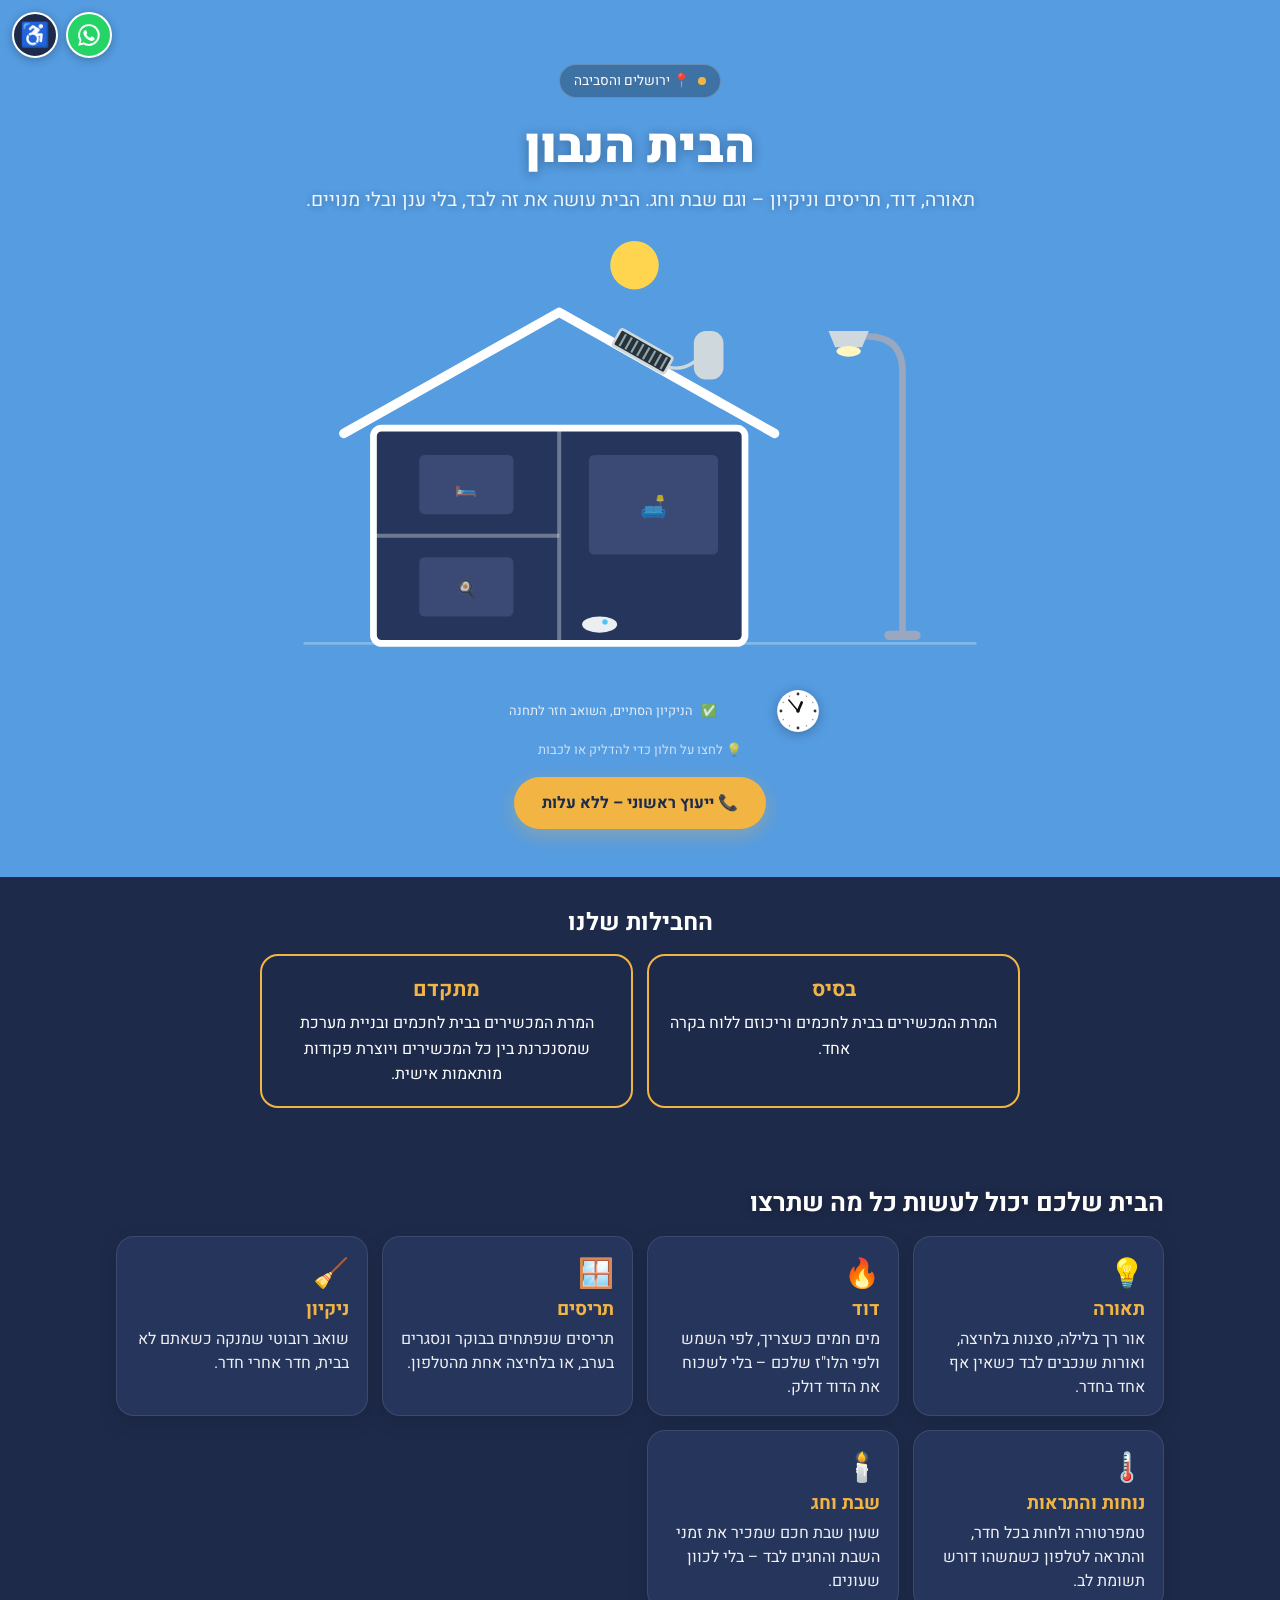
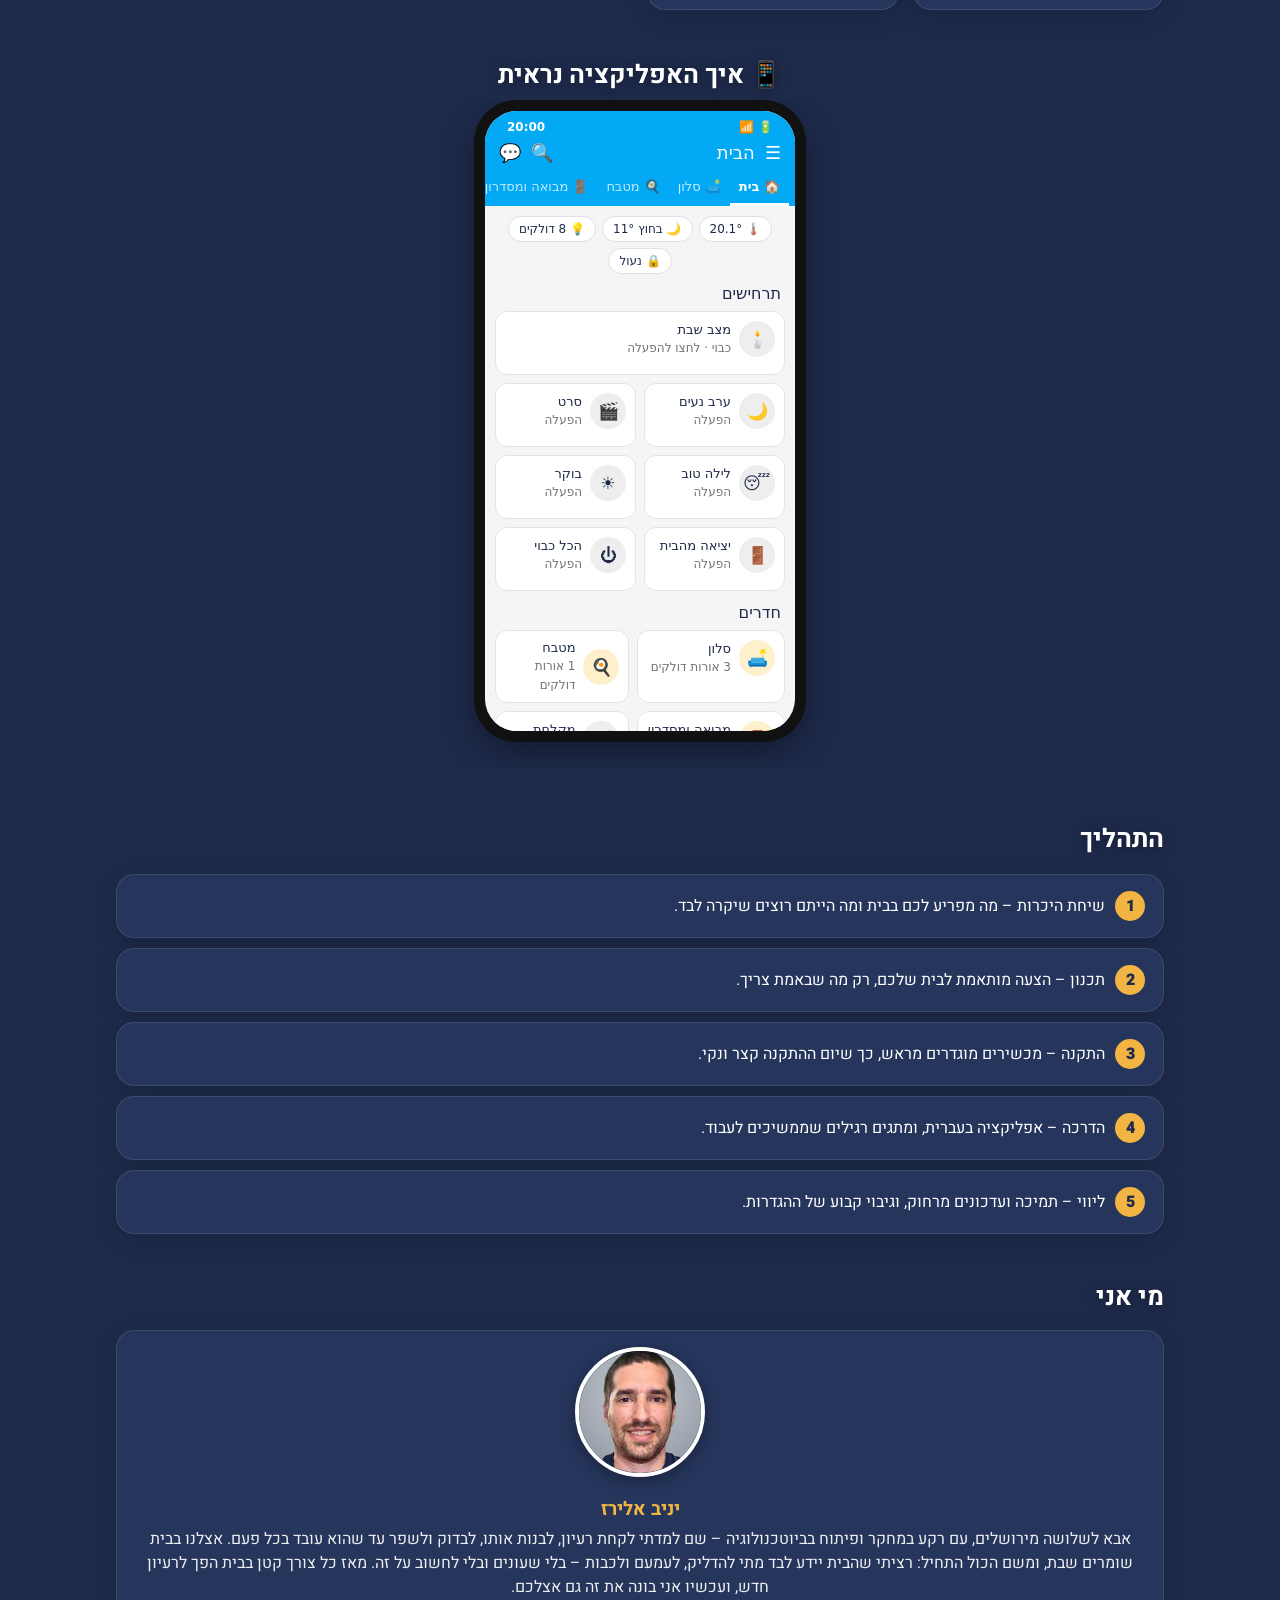
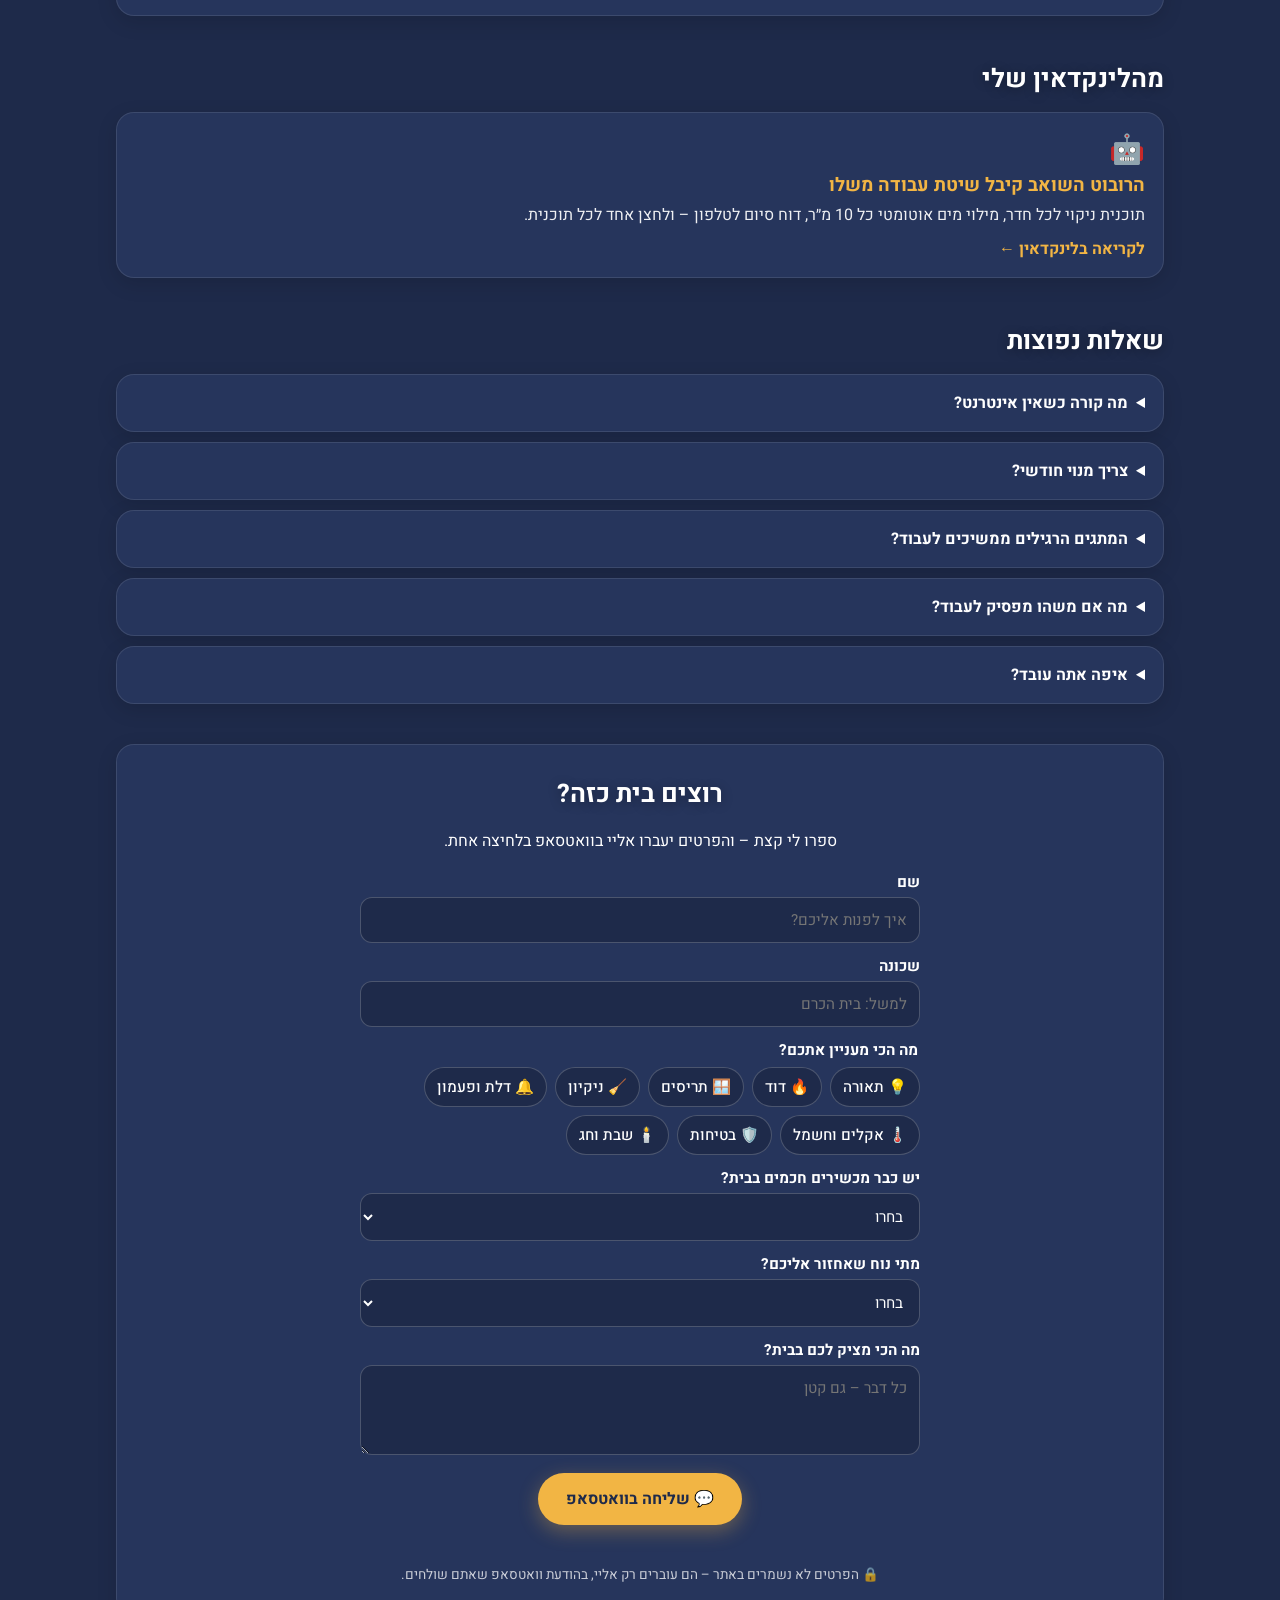
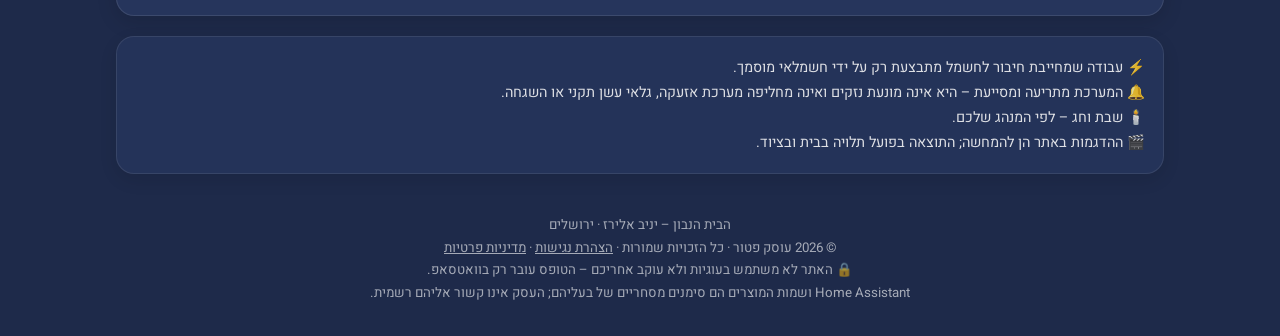
==== commit f7fdc97e: "clean analog clock, solid bg from packages, process wording 2026-11-22_2322" ====
--- a/index.html
+++ b/index.html
@@ -16,7 +16,7 @@
 .feed{height:42px;margin:10px auto 0;width:min(460px,94vw);position:relative;overflow:hidden}
 .ev{position:absolute;inset:0;display:flex;align-items:center;justify-content:center;gap:8px;background:none;color:inherit;border-radius:0;font-weight:400;box-shadow:none;opacity:.85;animation:ev .5s both;padding:0 12px;font-size:.8rem}
 @keyframes ev{from{transform:translateY(30px);opacity:0}}
-.fr{display:flex;align-items:center;justify-content:center;gap:10px;width:min(360px,94vw);margin:10px auto 0}.fr .feed{flex:1;margin:0;width:auto!important}.ck{width:44px;height:44px;flex:0 0 44px}#hh,#mh{transition:transform .4s}.hint{font-size:.8rem;opacity:.7;margin-top:8px}
+.fr{display:flex;align-items:center;justify-content:center;gap:10px;width:min(360px,94vw);margin:10px auto 0}.fr .feed{flex:1;margin:0;width:auto!important}.ck{width:44px;height:44px;flex:0 0 44px;filter:drop-shadow(0 2px 6px #0004)}.hint{font-size:.8rem;opacity:.7;margin-top:8px}
 .btn{display:inline-block;background:#F2B544;color:#1E2A4A;font-weight:700;padding:14px 28px;border-radius:40px;text-decoration:none;box-shadow:0 6px 20px #F2B54455;margin-top:18px}
 .btn2{display:inline-block;margin-top:12px;color:#fff;border:2px solid #ffffff66;padding:11px 24px;border-radius:40px;text-decoration:none;font-weight:700;background:#0003}
 small{display:block;margin-top:26px;opacity:.6;line-height:1.7}small a{color:inherit}
@@ -57,7 +57,7 @@
 <g id="vac" transform="translate(230 292)"><ellipse rx="13" ry="6" fill="#eceff1"/><circle cx="4" cy="-2" r="2" fill="#4fc3f7"/></g>
 <line x1="10" y1="306" x2="510" y2="306" stroke="#ffffff44" stroke-width="2"/>
 </svg></div>
-<div class="fr"><svg class="ck" viewBox="0 0 40 40" aria-hidden="true"><circle cx="20" cy="20" r="18" fill="#0004" stroke="#fff" stroke-width="2"/><line x1="20" y1="4" x2="20" y2="8" stroke="#fff" stroke-width="2" transform="rotate(0 20 20)"/><line x1="20" y1="4" x2="20" y2="7" stroke="#fff" stroke-width="1.2" transform="rotate(30 20 20)"/><line x1="20" y1="4" x2="20" y2="7" stroke="#fff" stroke-width="1.2" transform="rotate(60 20 20)"/><line x1="20" y1="4" x2="20" y2="8" stroke="#fff" stroke-width="2" transform="rotate(90 20 20)"/><line x1="20" y1="4" x2="20" y2="7" stroke="#fff" stroke-width="1.2" transform="rotate(120 20 20)"/><line x1="20" y1="4" x2="20" y2="7" stroke="#fff" stroke-width="1.2" transform="rotate(150 20 20)"/><line x1="20" y1="4" x2="20" y2="8" stroke="#fff" stroke-width="2" transform="rotate(180 20 20)"/><line x1="20" y1="4" x2="20" y2="7" stroke="#fff" stroke-width="1.2" transform="rotate(210 20 20)"/><line x1="20" y1="4" x2="20" y2="7" stroke="#fff" stroke-width="1.2" transform="rotate(240 20 20)"/><line x1="20" y1="4" x2="20" y2="8" stroke="#fff" stroke-width="2" transform="rotate(270 20 20)"/><line x1="20" y1="4" x2="20" y2="7" stroke="#fff" stroke-width="1.2" transform="rotate(300 20 20)"/><line x1="20" y1="4" x2="20" y2="7" stroke="#fff" stroke-width="1.2" transform="rotate(330 20 20)"/><line id="hh" x1="20" y1="20" x2="20" y2="11" stroke="#fff" stroke-width="2.6" stroke-linecap="round"/><line id="mh" x1="20" y1="20" x2="20" y2="7" stroke="#F2B544" stroke-width="1.8" stroke-linecap="round"/><circle cx="20" cy="20" r="1.8" fill="#fff"/></svg><div class="feed" id="feed"></div></div>
+<div class="fr"><svg class="ck" viewBox="0 0 40 40" aria-hidden="true"><circle cx="20" cy="20" r="19" fill="#fff"/><circle cx="20" cy="4.5" r="1.3" fill="#333" transform="rotate(0 20 20)"/><circle cx="20" cy="4.5" r="0.7" fill="#999" transform="rotate(30 20 20)"/><circle cx="20" cy="4.5" r="0.7" fill="#999" transform="rotate(60 20 20)"/><circle cx="20" cy="4.5" r="1.3" fill="#333" transform="rotate(90 20 20)"/><circle cx="20" cy="4.5" r="0.7" fill="#999" transform="rotate(120 20 20)"/><circle cx="20" cy="4.5" r="0.7" fill="#999" transform="rotate(150 20 20)"/><circle cx="20" cy="4.5" r="1.3" fill="#333" transform="rotate(180 20 20)"/><circle cx="20" cy="4.5" r="0.7" fill="#999" transform="rotate(210 20 20)"/><circle cx="20" cy="4.5" r="0.7" fill="#999" transform="rotate(240 20 20)"/><circle cx="20" cy="4.5" r="1.3" fill="#333" transform="rotate(270 20 20)"/><circle cx="20" cy="4.5" r="0.7" fill="#999" transform="rotate(300 20 20)"/><circle cx="20" cy="4.5" r="0.7" fill="#999" transform="rotate(330 20 20)"/><line id="hh" x1="20" y1="20" x2="20" y2="11.5" stroke="#111" stroke-width="2.4" stroke-linecap="round"/><line id="mh" x1="20" y1="20" x2="20" y2="7" stroke="#111" stroke-width="1.4" stroke-linecap="round"/><circle cx="20" cy="20" r="1.6" fill="#111"/></svg><div class="feed" id="feed"></div></div>
 <div class="clock" id="clock" style="position:absolute;width:1px;height:1px;overflow:hidden;clip:rect(0 0 0 0)">06:00</div>
 <div class="hint">💡 לחצו על חלון כדי להדליק או לכבות</div>
 <a class="btn" href="#contact">📞 ייעוץ ראשוני – ללא עלות</a>
@@ -66,11 +66,11 @@
 </main>
 <script>addEventListener("message",e=>{if(e.data&&e.data.p3h){const f=document.querySelector("#app iframe");if(f)f.style.height=(e.data.p3h+10)+"px"}})</script>
 <style>#app{padding:28px 0 8px;text-align:center}#app h2{margin:0 0 6px}#app p{margin:0 0 14px;opacity:.85}#app iframe{width:100%;max-width:1080px;height:720px;border:0;background:transparent;transition:height .3s;border-radius:22px;display:block;margin:0 auto}@media(max-width:700px){#app iframe{height:640px}}</style>
-<style>#pk{padding:28px 12px 8px;text-align:center}#pk h2{margin:0 0 14px}.pkg{display:grid;gap:14px;max-width:760px;margin:0 auto}@media(min-width:620px){.pkg{grid-template-columns:1fr 1fr}}.pkg div{border:2px solid #F2B544;border-radius:18px;padding:18px 16px;background:#1E2A4A;color:#fff}.pkg h3{margin:0 0 6px;color:#F2B544;font-size:1.3rem}.pkg p{margin:0;line-height:1.6}</style><section id="pk"><h2>החבילות שלנו</h2><div class="pkg"><div><h3>בסיס</h3><p>המרת המכשירים בבית לחכמים וריכוזם ללוח בקרה אחד.</p></div><div><h3>מתקדם</h3><p>המרת המכשירים בבית לחכמים ובניית מערכת שמסנכרנת בין כל המכשירים ויוצרת פקודות מותאמות אישית.</p></div></div></section><script>addEventListener("message",e=>{if(e.data&&e.data.p3h){const f=document.querySelector("#app iframe");if(f)f.style.height=(e.data.p3h+10)+"px"}})</script>
+<style>#pk{padding:28px 12px 8px;text-align:center;color:#fff;background:#1E2A4A;box-shadow:0 0 0 100vmax #1E2A4A;clip-path:inset(0 -100vmax)}#pk h2{margin:0 0 14px}.pkg{display:grid;gap:14px;max-width:760px;margin:0 auto}@media(min-width:620px){.pkg{grid-template-columns:1fr 1fr}}.pkg div{border:2px solid #F2B544;border-radius:18px;padding:18px 16px;background:#1E2A4A;color:#fff}.pkg h3{margin:0 0 6px;color:#F2B544;font-size:1.3rem}.pkg p{margin:0;line-height:1.6}</style><section id="pk"><h2>החבילות שלנו</h2><div class="pkg"><div><h3>בסיס</h3><p>המרת המכשירים בבית לחכמים וריכוזם ללוח בקרה אחד.</p></div><div><h3>מתקדם</h3><p>המרת המכשירים בבית לחכמים ובניית מערכת שמסנכרנת בין כל המכשירים ויוצרת פקודות מותאמות אישית.</p></div></div></section><script>addEventListener("message",e=>{if(e.data&&e.data.p3h){const f=document.querySelector("#app iframe");if(f)f.style.height=(e.data.p3h+10)+"px"}})</script>
 <section class="more"><h2>הבית שלכם יכול לעשות כל מה שתרצו</h2><div class="g"><div class="c"><div class="e">💡</div><h3>תאורה</h3><p>אור רך בלילה, סצנות בלחיצה, ואורות שנכבים לבד כשאין אף אחד בחדר.</p></div><div class="c"><div class="e">🔥</div><h3>דוד</h3><p>מים חמים כשצריך, לפי השמש ולפי הלו"ז שלכם – בלי לשכוח את הדוד דולק.</p></div><div class="c"><div class="e">🪟</div><h3>תריסים</h3><p>תריסים שנפתחים בבוקר ונסגרים בערב, או בלחיצה אחת מהטלפון.</p></div><div class="c"><div class="e">🧹</div><h3>ניקיון</h3><p>שואב רובוטי שמנקה כשאתם לא בבית, חדר אחרי חדר.</p></div><div class="c"><div class="e">🌡️</div><h3>נוחות והתראות</h3><p>טמפרטורה ולחות בכל חדר, והתראה לטלפון כשמשהו דורש תשומת לב.</p></div><div class="c"><div class="e">🕯️</div><h3>שבת וחג</h3><p>שעון שבת חכם שמכיר את זמני השבת והחגים לבד – בלי לכוון שעונים.</p></div></div><div class="g tz" style="margin-top:18px"></div>
 <div id="app"><h2>📱 איך האפליקציה נראית</h2><iframe id="appf" src="demo.html?app=custom" title="איך האפליקציה נראית" loading="lazy"></iframe></div><h2>התהליך</h2><ol class="steps">
 <li>שיחת היכרות – מה מפריע לכם בבית ומה הייתם רוצים שיקרה לבד.</li>
-<li>תכנון – הצעה מותאמת לבית שלכם, בלי חבילות שלא צריך.</li>
+<li>תכנון – הצעה מותאמת לבית שלכם, רק מה שבאמת צריך.</li>
 <li>התקנה – מכשירים מוגדרים מראש, כך שיום ההתקנה קצר ונקי.</li>
 <li>הדרכה – אפליקציה בעברית, ומתגים רגילים שממשיכים לעבוד.</li>
 <li>ליווי – תמיכה ועדכונים מרחוק, וגיבוי קבוע של ההגדרות.</li></ol>
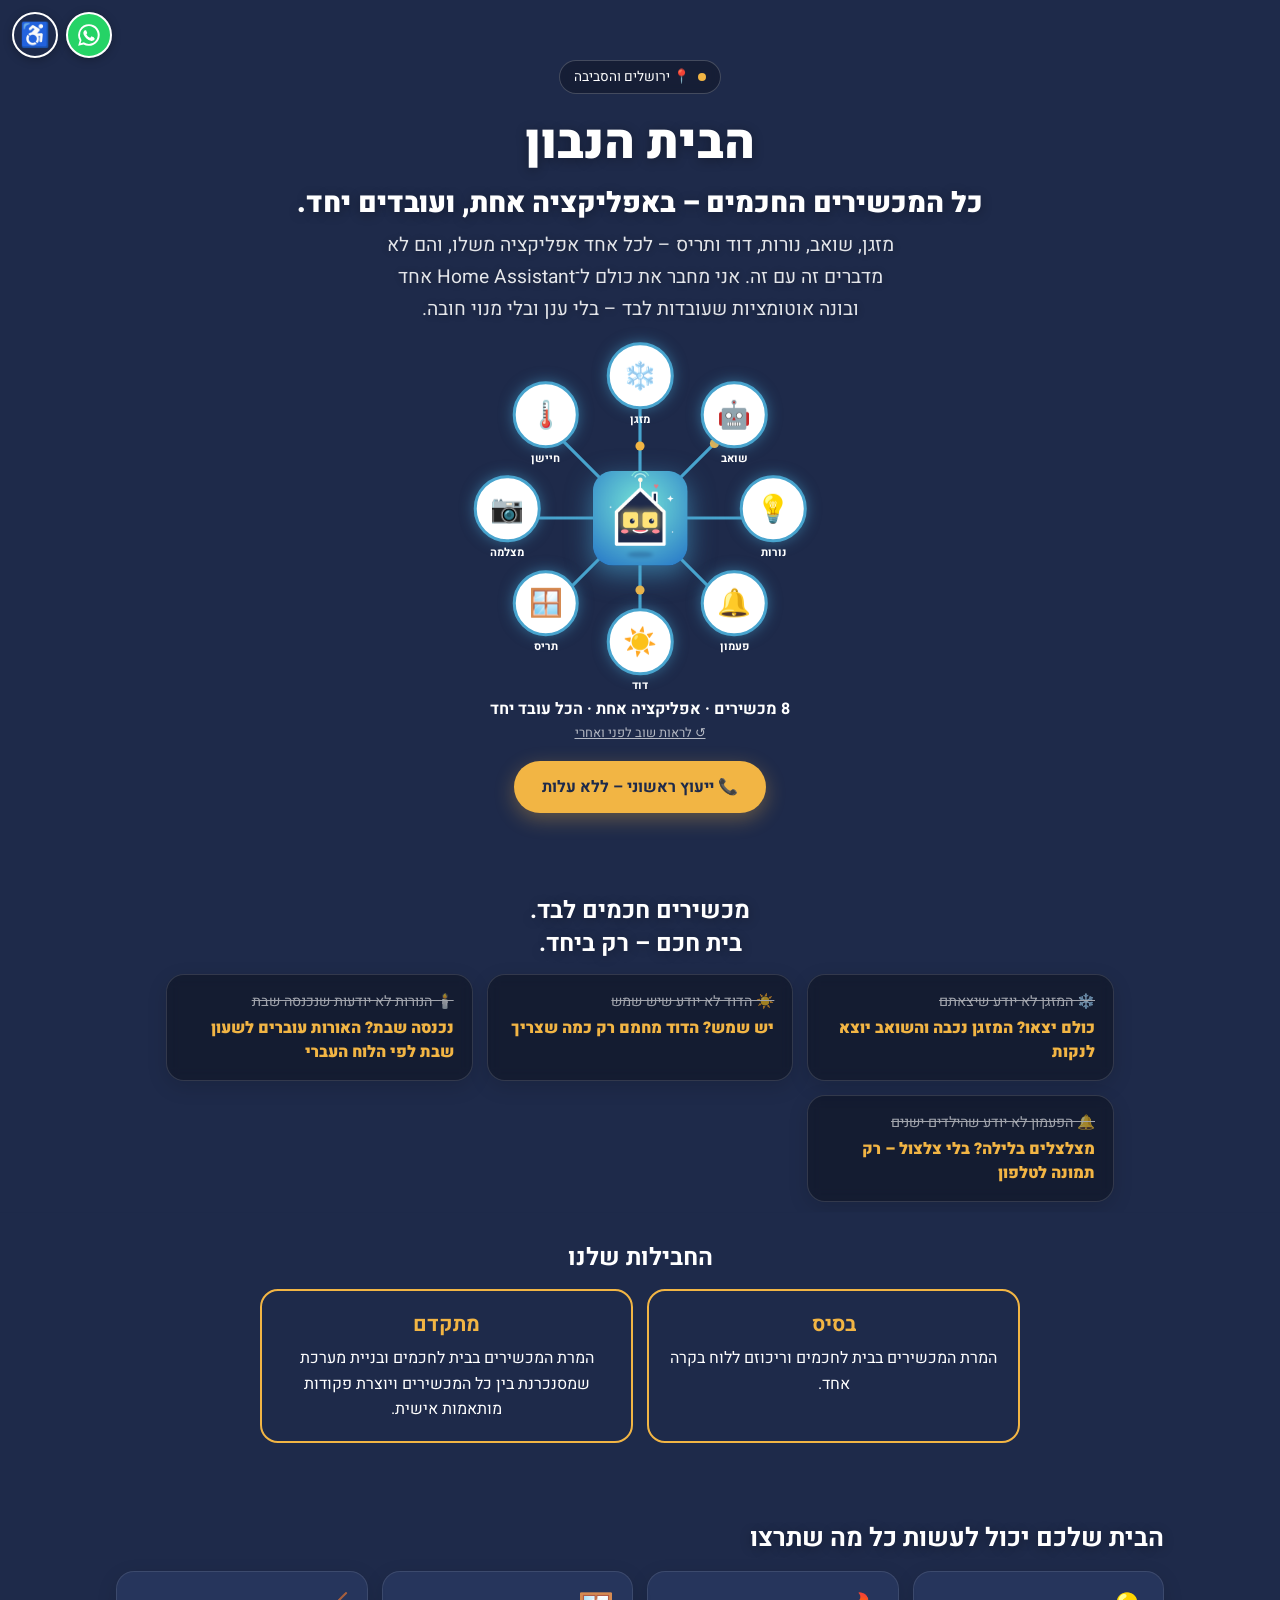
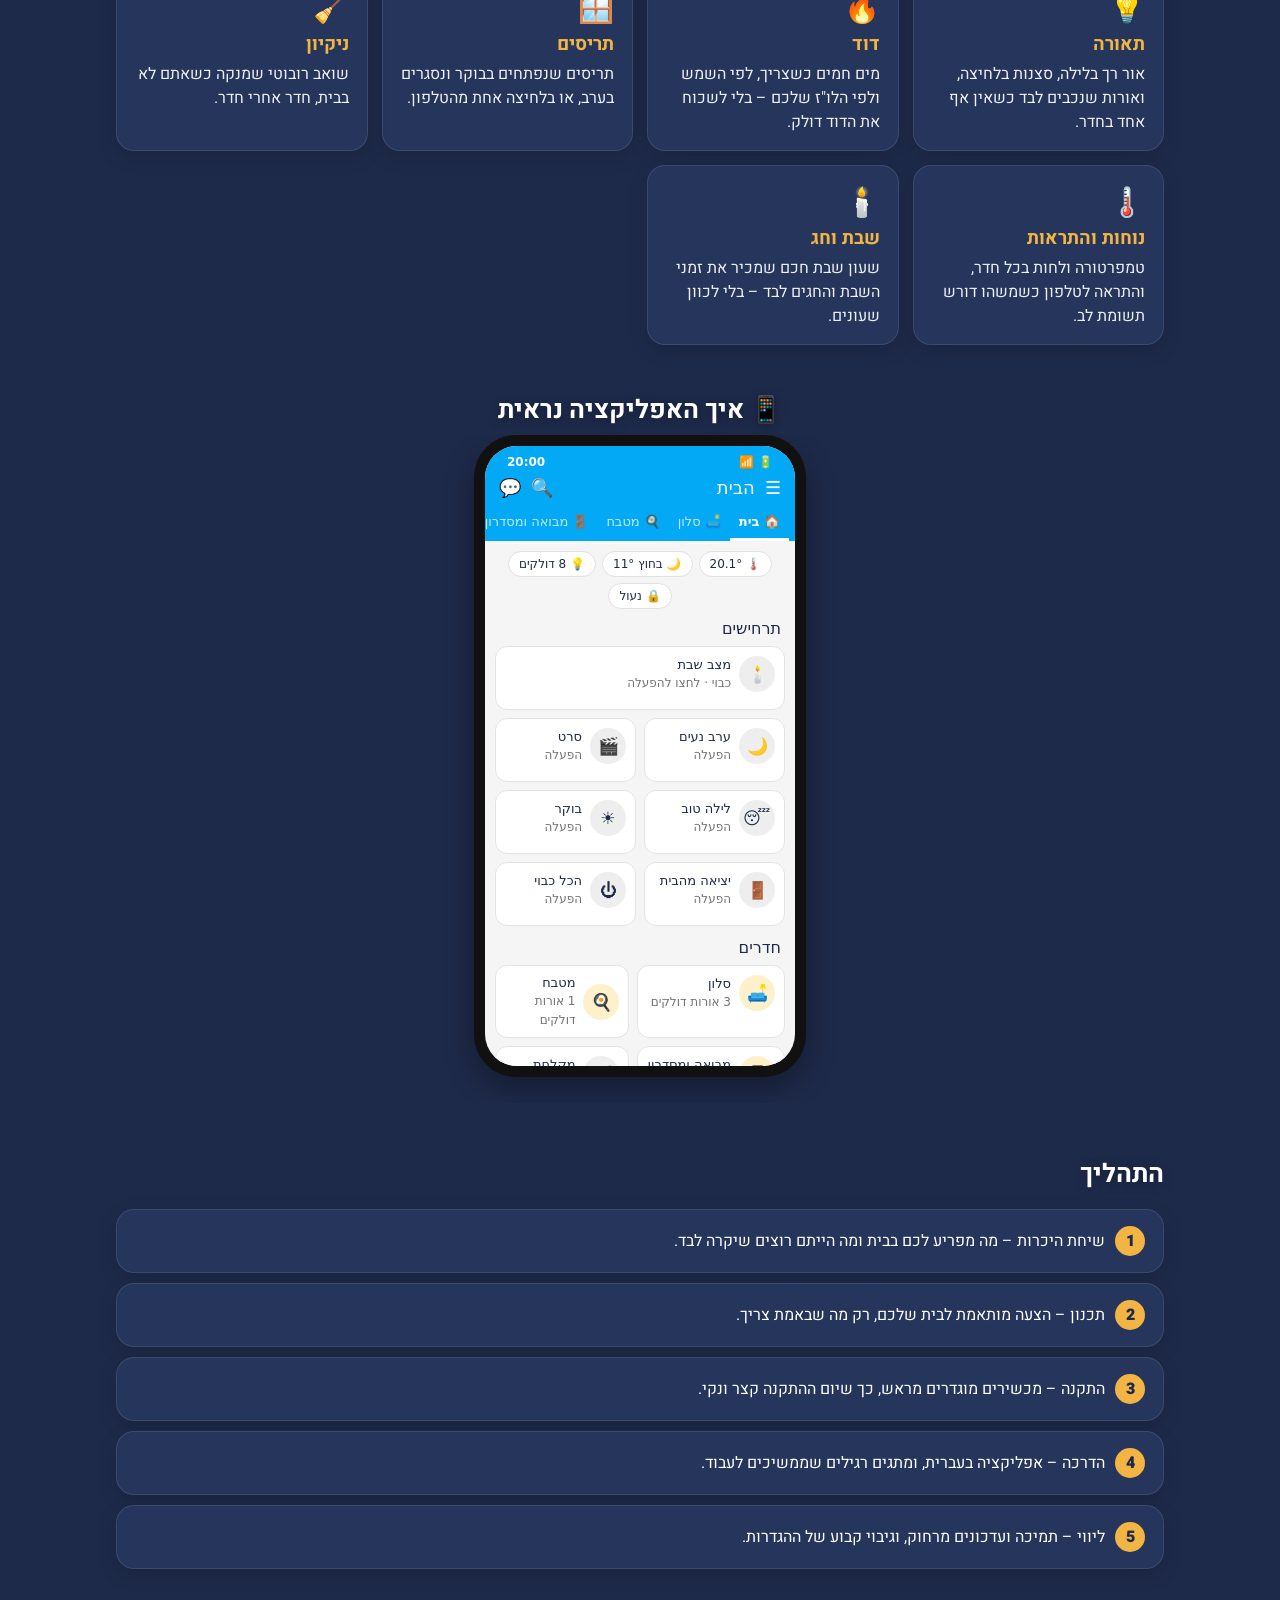
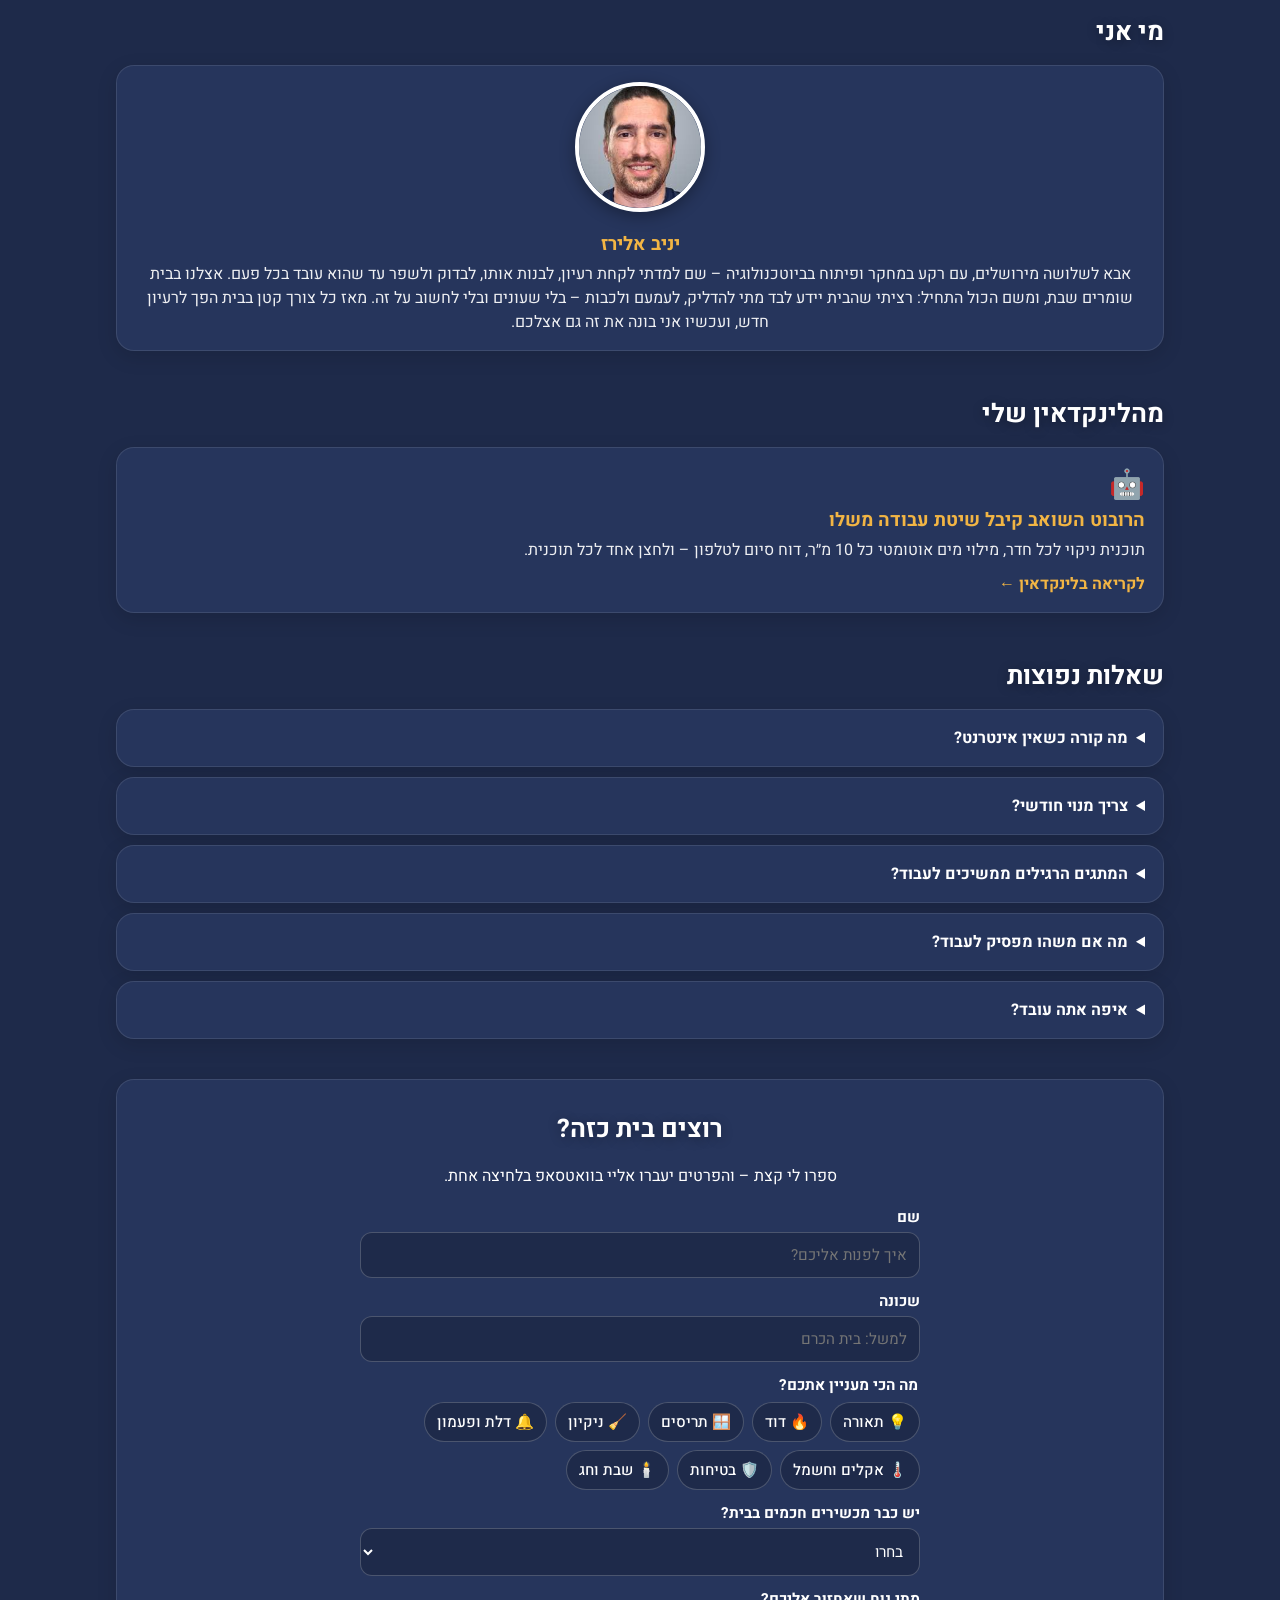
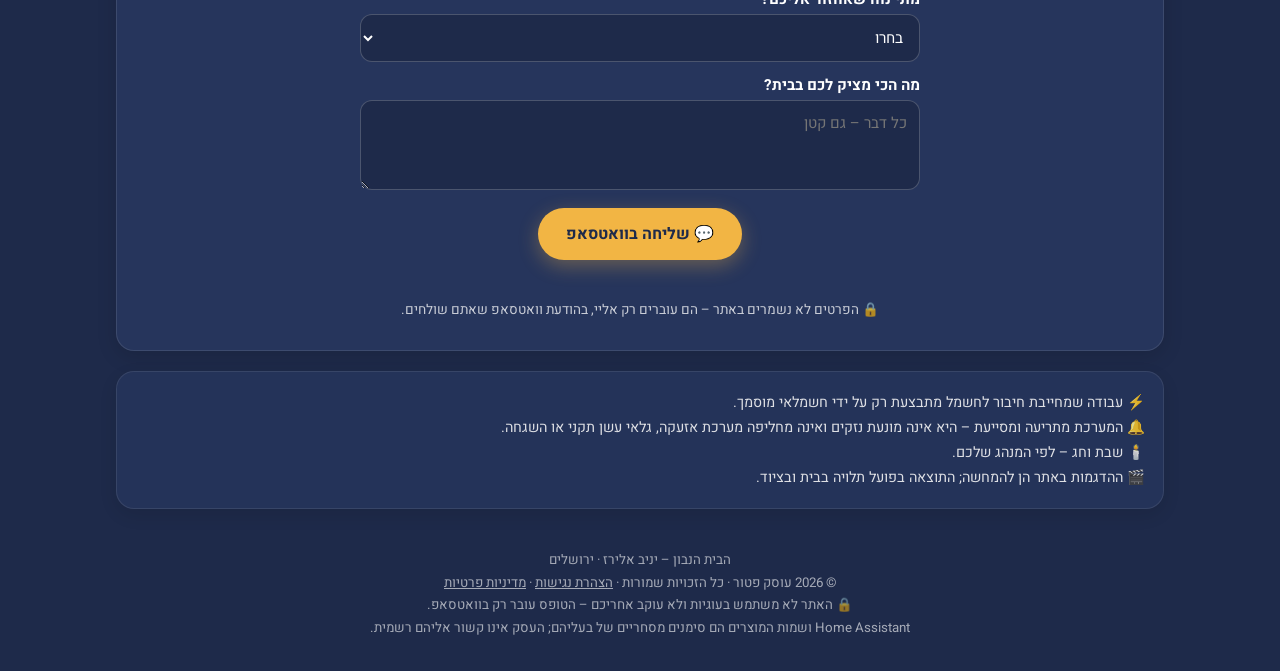
==== commit ca1c5a03: "home: hero = many apps -> one HA, problem/solution cards 2026-11-25_0930" ====
--- a/index.html
+++ b/index.html
@@ -38,32 +38,84 @@
 footer{background:#1E2A4A;padding:10px 0 1px}
 .more .c,.more .steps li,.more details,.more .note,.more .cta{background:#26355c;border-color:#ffffff1a;backdrop-filter:none}
 /*wide*/@media(min-width:760px){main{min-height:0;padding:64px 24px 48px}.scene{width:min(700px,70vw)}h1{font-size:3rem}.sub{font-size:1.2rem}.feed{width:min(560px,80vw)}.more{max-width:1080px}}/*mec*/.me{flex-direction:column;text-align:center}.me div{min-width:0}/*dm*/.dmg{display:grid;gap:14px;grid-template-columns:repeat(auto-fit,minmax(260px,1fr))}.dmc h3{margin:0 0 8px;color:#F2B544}.dm svg{width:100%;height:auto;display:block;border-radius:12px;overflow:hidden}.dm svg *{transition:fill .9s,opacity .9s,height .9s}.dm-c{display:flex;gap:8px;align-items:center;margin-top:10px;min-height:52px}.dm-t{font:700 .85rem monospace;background:#0005;padding:3px 9px;border-radius:8px;white-space:nowrap;direction:ltr}.dm-n{font:700 .8rem monospace;background:#F2B544;color:#1E2A4A;padding:3px 8px;border-radius:8px;direction:ltr}.dm-m{flex:1;background:#fff;color:#1E2A4A;border-radius:12px;padding:8px 12px;font-weight:500;font-size:.92rem;animation:ev .5s both}/*tz*/.tzc{display:block;color:inherit;text-decoration:none;border-color:#F2B54466!important}.tzc p{margin:0}.tz-r{font-weight:700;background:#0004;border-radius:10px;padding:10px 12px;margin:10px 0;min-height:46px;display:flex;align-items:center;gap:10px;animation:ev .5s both}.tg{flex:none;width:46px;height:26px;border-radius:13px;background:#556;position:relative;animation:tg 6s infinite}.tg::after{content:"";position:absolute;top:3px;right:3px;width:20px;height:20px;border-radius:50%;background:#fff;animation:tgk 6s infinite}@keyframes tg{40%,90%{background:#F2B544}}@keyframes tgk{40%,90%{right:23px}}/*wf*/.wf{text-align:right;max-width:560px;margin:18px auto 0;display:grid;gap:12px}.wf label{display:grid;gap:4px;font-weight:700;font-size:.95rem}.wf input,.wf select,.wf textarea{font:inherit;font-weight:400;padding:11px 12px;border-radius:12px;border:1px solid #ffffff33;background:#1E2A4A;color:#fff}.wf input:focus,.wf select:focus,.wf textarea:focus{outline:2px solid #F2B544;border-color:transparent}.wf fieldset{border:0;padding:0;margin:0}.wf legend{font-weight:700;font-size:.95rem;margin-bottom:6px}.ch{display:flex;flex-wrap:wrap;gap:8px}.ch label{display:block;font-weight:500}.ch input{position:absolute;opacity:0;width:1px;height:1px}.ch span{display:inline-block;padding:8px 12px;border-radius:20px;border:1px solid #ffffff33;background:#1E2A4A;cursor:pointer}.ch input:checked+span{background:#F2B544;color:#1E2A4A;border-color:#F2B544;font-weight:700}.ch input:focus-visible+span{outline:3px solid #F2B544;outline-offset:2px}.wf .btn{border:0;cursor:pointer;font:inherit;font-weight:700;justify-self:center;margin-top:6px}.hp{position:absolute;width:1px;height:1px;overflow:hidden;clip:rect(0 0 0 0);opacity:0;pointer-events:none}.wf-e{color:#ffb4a8;margin:0;text-align:center;min-height:1em}.wf-p{font-size:.85rem;opacity:.75;margin:0;text-align:center}/*smooth*/html{scroll-behavior:smooth}/*note*/.note p{margin:4px 0}/*hot*/.tzhot{background:linear-gradient(135deg,#F2B544,#ffd98a)!important;color:#1E2A4A!important;border:0!important;box-shadow:0 10px 30px #F2B54444!important}.tzhot h3{color:#1E2A4A!important;font-size:1.3rem}.tzph{background:#1E2A4A;color:#fff;border-radius:16px;padding:10px 14px;margin:12px 0;display:grid;gap:8px;font-weight:700}.tzph div{display:flex;align-items:center;gap:10px}.tg{animation-delay:var(--d,0s)!important}.tg::after{animation-delay:var(--d,0s)!important}.tzgo{display:inline-block;background:#1E2A4A;color:#fff;font-weight:800;padding:12px 28px;border-radius:40px;font-size:1.05rem}@media(min-width:760px){.tz{grid-template-columns:1.2fr 1fr}}</style><link rel="icon" type="image/png" sizes="512x512" href="/bayit-blue.png?v=2611181950"><link rel="apple-touch-icon" href="/bayit-blue.png?v=2611181950"><link rel="manifest" href="/manifest.webmanifest?v=2611181950"><meta name="theme-color" content="#0b1026"></head><body><main id="uc">
+<!--hero2-->
+<style>
+#uc{padding-top:60px}
+#uc .tag{font-size:clamp(1.25rem,5.2vw,1.75rem);font-weight:800;margin:4px 0 8px;line-height:1.3;text-shadow:0 2px 12px #0005}
+#uc .sub{max-width:520px;line-height:1.65;margin:0 auto 4px;opacity:.88}
+.hb{position:relative;width:min(350px,86vw);aspect-ratio:1;margin:14px auto 0}
+.hb svg{position:absolute;inset:0;width:100%;height:100%;overflow:visible}
+.hb-ln{stroke:#48A4CE;stroke-width:.9;stroke-dasharray:100;stroke-dashoffset:100;transition:stroke-dashoffset .6s ease}
+.hb.on .hb-ln{stroke-dashoffset:0}
+.hb-pl{fill:#F2B544;opacity:0;transition:opacity .4s}.hb.on .hb-pl{opacity:1;transition-delay:1.3s}
+.hb-br{transition:opacity .4s}.hb.on .hb-br{opacity:0}
+.hb-n{position:absolute;left:var(--bx);top:var(--by);width:19%;transform:translate(-50%,-50%) rotate(var(--r));transition:left .8s cubic-bezier(.6,.1,.2,1),top .8s cubic-bezier(.6,.1,.2,1),transform .8s}
+.hb.on .hb-n{left:var(--ax);top:var(--ay);transform:translate(-50%,-50%)}
+.hb-n b{display:grid;place-items:center;width:100%;aspect-ratio:1;border-radius:50%;background:#fff;font-size:clamp(1.2rem,5.6vw,1.7rem);border:3px solid #ffffff33;transition:border-color .5s,box-shadow .5s}
+.hb.on .hb-n b{border-color:#48A4CE;box-shadow:0 0 14px #48A4CE88}
+.hb-n span{display:block;font-size:.7rem;font-weight:700;margin-top:2px}
+.hb-n i{position:absolute;top:-8px;inset-inline-start:-8px;font-style:normal;font-size:.56rem;background:#d9534f;color:#fff;border-radius:8px;padding:1px 5px;white-space:nowrap;transition:opacity .3s}
+.hb.on .hb-n i{opacity:0}
+.hb-c{position:absolute;left:50%;top:50%;width:27%;aspect-ratio:1;transform:translate(-50%,-50%)}
+.hb-c>*{position:absolute;inset:0;transition:opacity .5s,transform .5s}
+.hb-ph{display:grid;place-content:center;border-radius:22%;border:2px dashed #ffffff66;font-weight:800;font-size:.72rem;line-height:1.3;background:#ffffff12}
+.hb-ph em{font-style:normal;font-size:1.4rem}
+.hb.on .hb-ph{opacity:0;transform:scale(.6)}
+.hb-c img{width:100%;height:100%;border-radius:22%;opacity:0;transform:scale(.5);box-shadow:0 8px 26px #48A4CE99}
+.hb.on .hb-c img{opacity:1;transform:none;transition-delay:.4s}
+.hb-cap{font-weight:700;margin:4px 0 0;min-height:1.5em}
+.hb-cap span+span,.hb.on~.hb-cap span:first-child{display:none}.hb.on~.hb-cap span+span{display:inline}
+.hb-rp{background:none;border:0;color:#ffffffaa;font:inherit;font-size:.8rem;cursor:pointer;text-decoration:underline;margin-top:2px}
+</style>
 <a class="badge" href="#contact" style="color:inherit;text-decoration:none"><i></i>📍 ירושלים והסביבה</a>
 <h1>הבית הנבון</h1>
-<p class="sub">תאורה, דוד, תריסים וניקיון – וגם שבת וחג. הבית עושה את זה לבד, בלי ענן ובלי מנויים.</p>
-<div class="scene"><svg viewBox="0 0 520 330" role="img" aria-label="איור מונפש של בית חכם לאורך יום: אורות, תריס, דוד ושואב שפועלים לבד">
-<g id="stars" opacity="0"><circle class="star" cx="40" cy="30" r="1.6" fill="#fff"/><circle class="star" cx="120" cy="60" r="1.2" fill="#fff" style="animation-delay:1s"/><circle class="star" cx="470" cy="40" r="1.5" fill="#fff" style="animation-delay:.5s"/><circle class="star" cx="300" cy="22" r="1.1" fill="#fff" style="animation-delay:2s"/><circle class="star" cx="400" cy="80" r="1.3" fill="#fff" style="animation-delay:1.5s"/></g>
-<circle id="sun" r="18" fill="#FFD54F"/><circle id="moon" r="13" fill="#eef2ff"/>
-<!-- street lamp --><polygon id="cglow" points="404,92 426,92 450,300 380,300" fill="#ffe066" opacity="0"/><g stroke="#9aa7c0" stroke-linecap="round" fill="none"><path d="M455 300V104q0-26-26-26h-14" stroke-width="5"/><path d="M445 300h20" stroke-width="7"/></g><path d="M400 74h30l-5 12h-20z" fill="#cfd8dc"/><ellipse id="cbulb" cx="415" cy="89" rx="9" ry="4" fill="#fff6c0"/>
-<!-- house -->
-<path d="M40 150 200 60 360 150" fill="none" stroke="#fff" stroke-width="7" stroke-linejoin="round" stroke-linecap="round"/>
-<!-- solar water collector --><g transform="translate(262 89) rotate(29.4)"><rect x="-22" y="-7" width="44" height="14" rx="2" fill="#263238" stroke="#cfd8dc" stroke-width="2"/><g stroke="#90a4ae" stroke-width="1.6"><line x1="-17" y1="-5" x2="-17" y2="5"/><line x1="-12" y1="-5" x2="-12" y2="5"/><line x1="-7" y1="-5" x2="-7" y2="5"/><line x1="-2" y1="-5" x2="-2" y2="5"/><line x1="3" y1="-5" x2="3" y2="5"/><line x1="8" y1="-5" x2="8" y2="5"/><line x1="13" y1="-5" x2="13" y2="5"/><line x1="18" y1="-5" x2="18" y2="5"/></g></g><path d="M282 101q10 2 18-4" fill="none" stroke="#cfd8dc" stroke-width="2.5" stroke-linecap="round"/><g><rect id="boiler" x="300" y="74" width="22" height="36" rx="9" fill="#cfd8dc"/><text id="steam" x="311" y="68" font-size="14" text-anchor="middle" opacity="0">♨️</text></g>
-<rect class="wall" x="62" y="146" width="276" height="160" rx="6" fill="#26355c" stroke="#fff" stroke-width="5"/>
-<line x1="200" y1="146" x2="200" y2="306" stroke="#ffffff55" stroke-width="3"/><line x1="62" y1="226" x2="200" y2="226" stroke="#ffffff55" stroke-width="3"/>
-<g class="room" tabindex="0" role="button" aria-label="אור בחדר שינה" data-r="0"><rect class="glass" x="96" y="166" width="70" height="44" rx="4" fill="#3a4a75"/><text x="131" y="194" font-size="13" text-anchor="middle" fill="#ffffffaa">🛏️</text></g>
-<g class="room" tabindex="0" role="button" aria-label="אור במטבח" data-r="1"><rect class="glass" x="96" y="242" width="70" height="44" rx="4" fill="#3a4a75"/><text x="131" y="270" font-size="13" text-anchor="middle" fill="#ffffffaa">🍳</text></g>
-<g class="room" tabindex="0" role="button" aria-label="אור בסלון" data-r="2"><rect class="glass" x="222" y="166" width="96" height="74" rx="4" fill="#3a4a75"/><text x="270" y="210" font-size="16" text-anchor="middle" fill="#ffffffaa">🛋️</text><rect id="shut" x="222" y="166" width="96" height="0" fill="url(#sl)" opacity=".9"/></g>
-<defs><pattern id="sl" width="8" height="7" patternUnits="userSpaceOnUse"><rect width="8" height="5" fill="#9aa4b1"/><rect y="5" width="8" height="2" fill="#7d8794"/></pattern></defs>
-<g id="vac" transform="translate(230 292)"><ellipse rx="13" ry="6" fill="#eceff1"/><circle cx="4" cy="-2" r="2" fill="#4fc3f7"/></g>
-<line x1="10" y1="306" x2="510" y2="306" stroke="#ffffff44" stroke-width="2"/>
-</svg></div>
-<div class="fr"><svg class="ck" viewBox="0 0 40 40" aria-hidden="true"><circle cx="20" cy="20" r="19" fill="#fff"/><circle cx="20" cy="4.5" r="1.3" fill="#333" transform="rotate(0 20 20)"/><circle cx="20" cy="4.5" r="0.7" fill="#999" transform="rotate(30 20 20)"/><circle cx="20" cy="4.5" r="0.7" fill="#999" transform="rotate(60 20 20)"/><circle cx="20" cy="4.5" r="1.3" fill="#333" transform="rotate(90 20 20)"/><circle cx="20" cy="4.5" r="0.7" fill="#999" transform="rotate(120 20 20)"/><circle cx="20" cy="4.5" r="0.7" fill="#999" transform="rotate(150 20 20)"/><circle cx="20" cy="4.5" r="1.3" fill="#333" transform="rotate(180 20 20)"/><circle cx="20" cy="4.5" r="0.7" fill="#999" transform="rotate(210 20 20)"/><circle cx="20" cy="4.5" r="0.7" fill="#999" transform="rotate(240 20 20)"/><circle cx="20" cy="4.5" r="1.3" fill="#333" transform="rotate(270 20 20)"/><circle cx="20" cy="4.5" r="0.7" fill="#999" transform="rotate(300 20 20)"/><circle cx="20" cy="4.5" r="0.7" fill="#999" transform="rotate(330 20 20)"/><line id="hh" x1="20" y1="20" x2="20" y2="11.5" stroke="#111" stroke-width="2.4" stroke-linecap="round"/><line id="mh" x1="20" y1="20" x2="20" y2="7" stroke="#111" stroke-width="1.4" stroke-linecap="round"/><circle cx="20" cy="20" r="1.6" fill="#111"/></svg><div class="feed" id="feed"></div></div>
-<div class="clock" id="clock" style="position:absolute;width:1px;height:1px;overflow:hidden;clip:rect(0 0 0 0)">06:00</div>
-<div class="hint">💡 לחצו על חלון כדי להדליק או לכבות</div>
+<p class="tag">כל המכשירים החכמים – באפליקציה אחת, ועובדים יחד.</p>
+<p class="sub">מזגן, שואב, נורות, דוד ותריס – לכל אחד אפליקציה משלו, והם לא מדברים זה עם זה. אני מחבר את כולם ל־Home Assistant אחד ובונה אוטומציות שעובדות לבד – בלי ענן ובלי מנוי חובה.</p>
+<div class="hb" id="hb" role="img" aria-label="לפני: שמונה מכשירים, לכל אחד אפליקציה משלו. אחרי: כולם מחוברים למערכת אחת בבית">
+<svg viewBox="0 0 100 100" preserveAspectRatio="none" id="hb-svg" aria-hidden="true"></svg>
+<div class="hb-c"><div class="hb-ph"><em>📱</em>8 אפליקציות</div><img src="bayit-blue.png" alt=""></div>
+</div>
+<p class="hb-cap" aria-live="polite"><span>8 מכשירים · 8 אפליקציות · אפס תיאום</span><span>8 מכשירים · אפליקציה אחת · הכל עובד יחד</span></p>
+<button class="hb-rp" id="hb-rp" type="button">↺ לראות שוב לפני ואחרי</button>
 <a class="btn" href="#contact">📞 ייעוץ ראשוני – ללא עלות</a>
-
-
+<script>
+(function(){
+var D=[['❄️','מזגן',18,14,-9],['🤖','שואב',82,16,8],['💡','נורות',50,8,-4],['🔔','פעמון',11,50,6],['☀️','דוד',89,48,-7],['🪟','תריס',20,82,5],['📷','מצלמה',55,88,-6],['🌡️','חיישן',86,80,9]];
+var hb=document.getElementById('hb'),sv=document.getElementById('hb-svg'),NS='',h='';
+D.forEach(function(d,i){var a=-Math.PI/2+i*Math.PI/4,ax=50+38*Math.cos(a),ay=50+38*Math.sin(a);
+ var n=document.createElement('div');n.className='hb-n';n.style.cssText='--bx:'+d[2]+'%;--by:'+d[3]+'%;--ax:'+ax.toFixed(1)+'%;--ay:'+ay.toFixed(1)+'%;--r:'+d[4]+'deg';
+ n.innerHTML='<b aria-hidden="true">'+d[0]+'</b><span>'+d[1]+'</span><i>📱 אפליקציה</i>';hb.appendChild(n);
+ h+='<line class="hb-ln" pathLength="100" x1="50" y1="50" x2="'+ax+'" y2="'+ay+'" style="transition-delay:'+(0.6+i*0.07)+'s"/>';
+ h+='<circle class="hb-pl" r="1.3"><animate attributeName="cx" values="'+ax+';50" dur="1.6s" begin="'+(i*0.4)+'s" repeatCount="indefinite"/><animate attributeName="cy" values="'+ay+';50" dur="1.6s" begin="'+(i*0.4)+'s" repeatCount="indefinite"/></circle>';});
+[[0,2],[1,4],[3,5],[6,7]].forEach(function(p){var a=D[p[0]],b=D[p[1]];
+ h+='<g class="hb-br"><line x1="'+a[2]+'" y1="'+a[3]+'" x2="'+b[2]+'" y2="'+b[3]+'" stroke="#ffffff55" stroke-width=".6" stroke-dasharray="2 2"/><text x="'+(a[2]+b[2])/2+'" y="'+((a[3]+b[3])/2+1.5)+'" font-size="5" text-anchor="middle" fill="#ff6b6b" font-weight="700">✕</text></g>';});
+sv.innerHTML=h;
+var rm=window.matchMedia&&matchMedia('(prefers-reduced-motion: reduce)').matches,t;
+function go(){clearTimeout(t);hb.classList.remove('on');t=setTimeout(function(){hb.classList.add('on')},rm?0:1300)}
+document.getElementById('hb-rp').onclick=go;go();
+})();
+</script>
+<!--/hero2-->
 </main>
+<!--cards-->
+<section id="why" class="why">
+<style>
+.why{padding:34px 16px 10px;max-width:980px;margin:auto}
+.why h2{font-size:1.5rem;margin:0 0 14px;line-height:1.35;text-shadow:0 2px 12px #0005}
+.why .g{text-align:right}
+.why .c p{margin:0}
+.why .c .x{opacity:.6;text-decoration:line-through;font-size:.9rem}
+.why .c .v{color:#F2B544;font-weight:800;margin-top:4px;opacity:1}
+</style>
+<h2>מכשירים חכמים לבד.<br>בית חכם – רק ביחד.</h2>
+<div class="g">
+<div class="c"><p class="x">❄️ המזגן לא יודע שיצאתם</p><p class="v">כולם יצאו? המזגן נכבה והשואב יוצא לנקות</p></div>
+<div class="c"><p class="x">☀️ הדוד לא יודע שיש שמש</p><p class="v">יש שמש? הדוד מחמם רק כמה שצריך</p></div>
+<div class="c"><p class="x">🕯️ הנורות לא יודעות שנכנסה שבת</p><p class="v">נכנסה שבת? האורות עוברים לשעון שבת לפי הלוח העברי</p></div>
+<div class="c"><p class="x">🔔 הפעמון לא יודע שהילדים ישנים</p><p class="v">מצלצלים בלילה? בלי צלצול – רק תמונה לטלפון</p></div>
+</div>
+</section>
+<!--/cards-->
 <script>addEventListener("message",e=>{if(e.data&&e.data.p3h){const f=document.querySelector("#app iframe");if(f)f.style.height=(e.data.p3h+10)+"px"}})</script>
 <style>#app{padding:28px 0 8px;text-align:center}#app h2{margin:0 0 6px}#app p{margin:0 0 14px;opacity:.85}#app iframe{width:100%;max-width:1080px;height:720px;border:0;background:transparent;transition:height .3s;border-radius:22px;display:block;margin:0 auto}@media(max-width:700px){#app iframe{height:640px}}</style>
 <style>#pk{padding:28px 12px 8px;text-align:center;color:#fff;background:#1E2A4A;box-shadow:0 0 0 100vmax #1E2A4A;clip-path:inset(0 -100vmax)}#pk h2{margin:0 0 14px}.pkg{display:grid;gap:14px;max-width:760px;margin:0 auto}@media(min-width:620px){.pkg{grid-template-columns:1fr 1fr}}.pkg div{border:2px solid #F2B544;border-radius:18px;padding:18px 16px;background:#1E2A4A;color:#fff}.pkg h3{margin:0 0 6px;color:#F2B544;font-size:1.3rem}.pkg p{margin:0;line-height:1.6}</style><section id="pk"><h2>החבילות שלנו</h2><div class="pkg"><div><h3>בסיס</h3><p>המרת המכשירים בבית לחכמים וריכוזם ללוח בקרה אחד.</p></div><div><h3>מתקדם</h3><p>המרת המכשירים בבית לחכמים ובניית מערכת שמסנכרנת בין כל המכשירים ויוצרת פקודות מותאמות אישית.</p></div></div></section><script>addEventListener("message",e=>{if(e.data&&e.data.p3h){const f=document.querySelector("#app iframe");if(f)f.style.height=(e.data.p3h+10)+"px"}})</script>
@@ -100,27 +152,4 @@
 
 
 <footer><small>הבית הנבון – יניב אלירז · ירושלים<br>© 2026 עוסק פטור · כל הזכויות שמורות · <a href="nagishut.html">הצהרת נגישות</a> · <a href="privacy.html">מדיניות פרטיות</a><br>🔒 האתר לא משתמש בעוגיות ולא עוקב אחריכם – הטופס עובר רק בוואטסאפ.<br>Home Assistant ושמות המוצרים הם סימנים מסחריים של בעליהם; העסק אינו קשור אליהם רשמית.</small></footer>
-<script>
-(function(){
-const $=id=>document.getElementById(id),R=[...document.querySelectorAll('.room')],G=R.map(r=>r.querySelector('.glass'));
-const sky=[[0,'#0d1428'],[5,'#1a2346'],[6.5,'#f6a86b'],[8,'#5fa8e8'],[16,'#4a90d9'],[17.3,'#e8875a'],[18.3,'#2c3c66'],[20,'#141c36'],[24,'#0d1428']];
-const hex=h=>[1,3,5].map(i=>parseInt(h.substr(i,2),16)),mix=(a,b,t)=>'rgb('+a.map((v,i)=>Math.round(v+(b[i]-v)*t)).join(',')+')';
-function skyAt(h){for(let i=0;i<sky.length-1;i++){const[a,c1]=sky[i],[b,c2]=sky[i+1];if(h>=a&&h<b)return mix(hex(c1),hex(c2),(h-a)/(b-a))}return sky[0][1]}
-const EV=[[6.5,'☀️','זריחה – התריס בסלון נפתח'],[7,'🌅','אור עדין במטבח לבוקר טוב'],[10,'🤖','כולם יצאו – השואב יצא לנקות'],[11.6,'✅','הניקיון הסתיים, השואב חזר לתחנה'],[17.2,'🌇','שקיעה – אורות הסלון נדלקו, התריס נסגר'],[17.5,'🔥','הדוד התחיל לחמם'],[18.3,'🚿','המים חמים – הדוד כבה לבד'],[21.5,'🛏️','אור לילה עמום בחדר השינה'],[23.3,'🌙','לילה טוב – הכל כבה בבית']];
-let h=6,last=-1,hold=0,man=[null,null,null],DAY=24000;const rm=false;
-function auto(h){return[(h>=21.5&&h<23.3)?.35:0,(h>=7&&h<8.5)?.6:(h>=17.2&&h<21)?1:0,(h>=17.2&&h<23.3)?1:0]}
-function show(e){hold=performance.now()+2800;const f=$('feed');f.innerHTML='<div class="ev"><span>'+e[1]+'</span>'+e[2]+'</div>'}
-function draw(){document.body.style.setProperty('--sky',skyAt(h));
- const a=auto(h);G.forEach((g,i)=>{const v=man[i]!==null?man[i]:a[i];g.setAttribute('fill',v?'rgba(255,'+(200+Math.round(30*v))+',90,'+(.35+.65*v)+')':'#3a4a75');g.parentNode.setAttribute('aria-pressed',!!v)});
- const sh=(h>=6.5&&h<17.2)?0:46;$('shut').setAttribute('height',sh);
- const boil=h>=17.5&&h<18.3;$('boiler').setAttribute('fill',boil?'#ff8a65':'#cfd8dc');$('steam').setAttribute('opacity',boil?1:0);
- const d=h>=6&&h<18,t=d?(h-6)/12:((h+6)%24)/12,x=40+t*440,y=120-Math.sin(t*Math.PI)*95;
- $('sun').setAttribute('cx',x);$('sun').setAttribute('cy',y);$('sun').setAttribute('opacity',d?1:0);$('moon').setAttribute('cx',x);$('moon').setAttribute('cy',y);$('moon').setAttribute('opacity',d?0:1);
- $('stars').setAttribute('opacity',(h<5.5||h>19)?1:0);$('cbulb').setAttribute('fill',(h<6.5||h>17.2)?'#ffe066':'#fff6c0');$('cglow').setAttribute('opacity',(h<6.5||h>17.2)?.28:0);
- const vx=(h>=10&&h<11.6)?(225+Math.abs(Math.sin((h-10)*9))*90):230;$('vac').setAttribute('transform','translate('+vx+' 292)');
- $('clock').textContent=String(Math.floor(h)).padStart(2,'0')+':'+String(Math.floor(h%1*60)).padStart(2,'0');{const M=h%1*60;$('hh').setAttribute('transform','rotate('+((h%12)*30+M/2)+' 20 20)');$('mh').setAttribute('transform','rotate('+(M*6)+' 20 20)')}
- let i=-1;for(let k=0;k<EV.length;k++)if(EV[k][0]<=h)i=k;if(i!==last&&i>=0){last=i;show(EV[i]);man=[null,null,null]}}
-R.forEach((r,i)=>{const t=()=>{const g=G[i],on=g.getAttribute('fill')!=='#3a4a75';man[i]=on?0:1;draw();show(['', on?'🌑':'💡',(on?'כיביתם':'הדלקתם')+' את האור – בדיוק כמו באפליקציה'])};r.onclick=t;r.onkeydown=e=>{if(e.key==='Enter'||e.key===' '){e.preventDefault();t()}}});
-if(rm){let j=0;const st=()=>{h=EV[j][0]+.01;draw();j=(j+1)%EV.length};st();setInterval(function(){if(!document.documentElement.classList.contains("a-na"))st()},4000)}else{let p=performance.now();(function f(n){if(document.documentElement.classList.contains("a-na")){p=n;requestAnimationFrame(f);return}h=(h+(n-p)/DAY*24*(n<hold?0.06:1))%24;p=n;draw();requestAnimationFrame(f)})(p)}
-})();
-</script><script src="a11y.js?v=2611190931" defer></script><script>/*tz*/(function(){var e=document.getElementById("tzr");if(!e)return;var L=["🔥 הדוד נכבה לבד כשהמים חמים","🌙 אור לילה עמום במסדרון","🔔 תמונה מהפעמון ישר לטלפון"],i=0;function sh(a){for(var k=a.length-1;k>0;k--){var j=Math.floor(Math.random()*(k+1)),t=a[k];a[k]=a[j];a[j]=t}return a}fetch("ideas.html").then(function(r){return r.text()}).then(function(t){var d=new DOMParser().parseFromString(t,"text/html"),o=[];[].forEach.call(d.querySelectorAll("main section"),function(sc){var em=sc.querySelector("h2 span");em=em?em.textContent+" ":"";[].forEach.call(sc.querySelectorAll(".c b"),function(b){o.push(em+b.textContent)})});if(o.length)L=sh(o)}).catch(function(){});setInterval(function(){if(document.documentElement.classList.contains("a-na"))return;i=(i+1)%L.length;e.textContent=L[i];e.style.animation="none";e.offsetWidth;e.style.animation=""},4500)})()</script><script>/*wf*/(function(){var f=document.getElementById("wf");if(!f)return;var ph=f.getAttribute("data-ph");f.addEventListener("submit",function(ev){ev.preventDefault();var E=document.getElementById("wfe");E.textContent="";if(f.w.value)return;var n=f.n.value.trim();if(!n){E.textContent="רק השם חסר 🙂";f.n.focus();return}var i=[].map.call(f.querySelectorAll('input[name="i"]:checked'),function(x){return x.value});var L=["היי יניב, אשמח לשמוע על בית חכם 🙂","","שם: "+n];function add(k,v){v=(v||"").trim();if(v)L.push(k+": "+v)}add("שכונה",f.a.value);if(i.length)L.push("מעניין אותי: "+i.join(", "));add("מכשירים חכמים",f.d.value);add("נוח לחזור",f.t.value);add("מה מציק",f.m.value);var u="https://wa.me/"+ph+"?text="+encodeURIComponent(L.join("\n"));if(!ph){E.textContent="תקלה בקישור – אפשר לפנות בוואטסאפ מהכפתור למעלה";return}window.open(u,"_blank")||(location.href=u)})})()</script></body></html>
+<script src="a11y.js?v=2611190931" defer></script><script>/*tz*/(function(){var e=document.getElementById("tzr");if(!e)return;var L=["🔥 הדוד נכבה לבד כשהמים חמים","🌙 אור לילה עמום במסדרון","🔔 תמונה מהפעמון ישר לטלפון"],i=0;function sh(a){for(var k=a.length-1;k>0;k--){var j=Math.floor(Math.random()*(k+1)),t=a[k];a[k]=a[j];a[j]=t}return a}fetch("ideas.html").then(function(r){return r.text()}).then(function(t){var d=new DOMParser().parseFromString(t,"text/html"),o=[];[].forEach.call(d.querySelectorAll("main section"),function(sc){var em=sc.querySelector("h2 span");em=em?em.textContent+" ":"";[].forEach.call(sc.querySelectorAll(".c b"),function(b){o.push(em+b.textContent)})});if(o.length)L=sh(o)}).catch(function(){});setInterval(function(){if(document.documentElement.classList.contains("a-na"))return;i=(i+1)%L.length;e.textContent=L[i];e.style.animation="none";e.offsetWidth;e.style.animation=""},4500)})()</script><script>/*wf*/(function(){var f=document.getElementById("wf");if(!f)return;var ph=f.getAttribute("data-ph");f.addEventListener("submit",function(ev){ev.preventDefault();var E=document.getElementById("wfe");E.textContent="";if(f.w.value)return;var n=f.n.value.trim();if(!n){E.textContent="רק השם חסר 🙂";f.n.focus();return}var i=[].map.call(f.querySelectorAll('input[name="i"]:checked'),function(x){return x.value});var L=["היי יניב, אשמח לשמוע על בית חכם 🙂","","שם: "+n];function add(k,v){v=(v||"").trim();if(v)L.push(k+": "+v)}add("שכונה",f.a.value);if(i.length)L.push("מעניין אותי: "+i.join(", "));add("מכשירים חכמים",f.d.value);add("נוח לחזור",f.t.value);add("מה מציק",f.m.value);var u="https://wa.me/"+ph+"?text="+encodeURIComponent(L.join("\n"));if(!ph){E.textContent="תקלה בקישור – אפשר לפנות בוואטסאפ מהכפתור למעלה";return}window.open(u,"_blank")||(location.href=u)})})()</script></body></html>
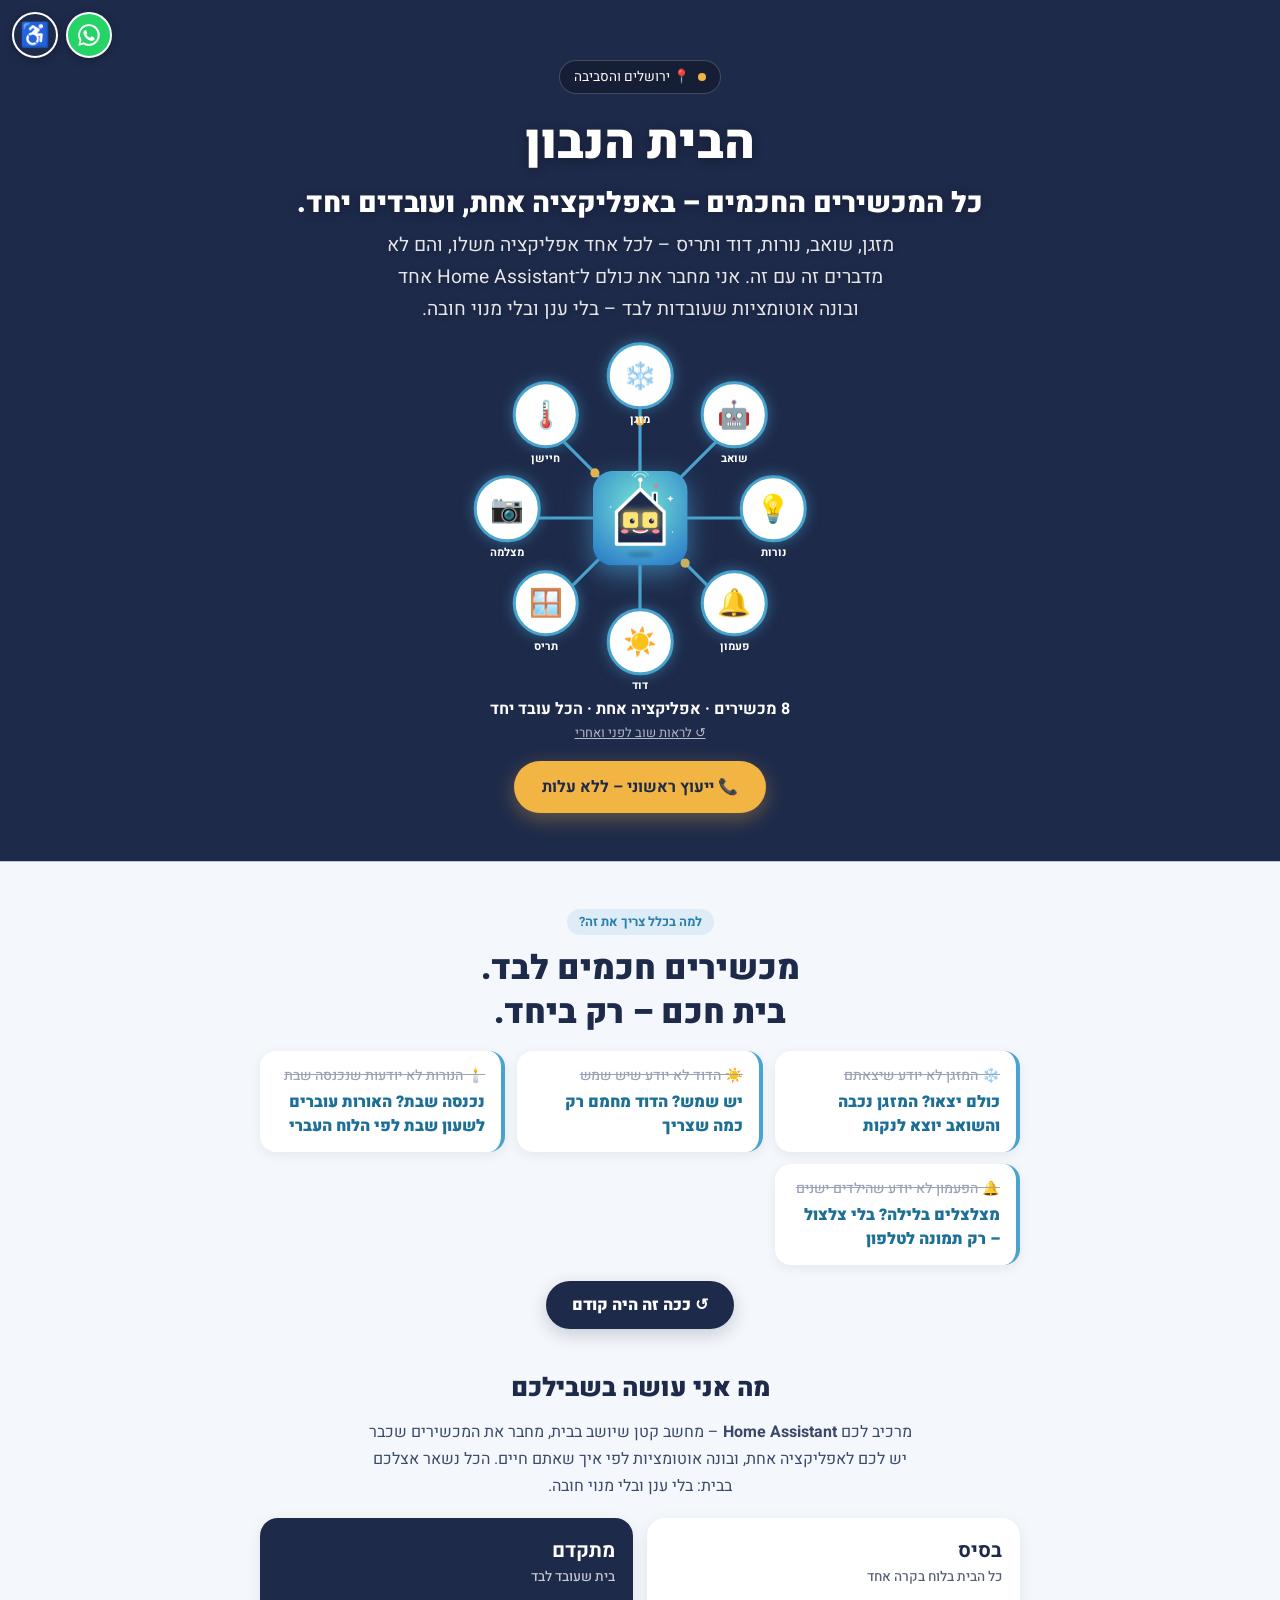
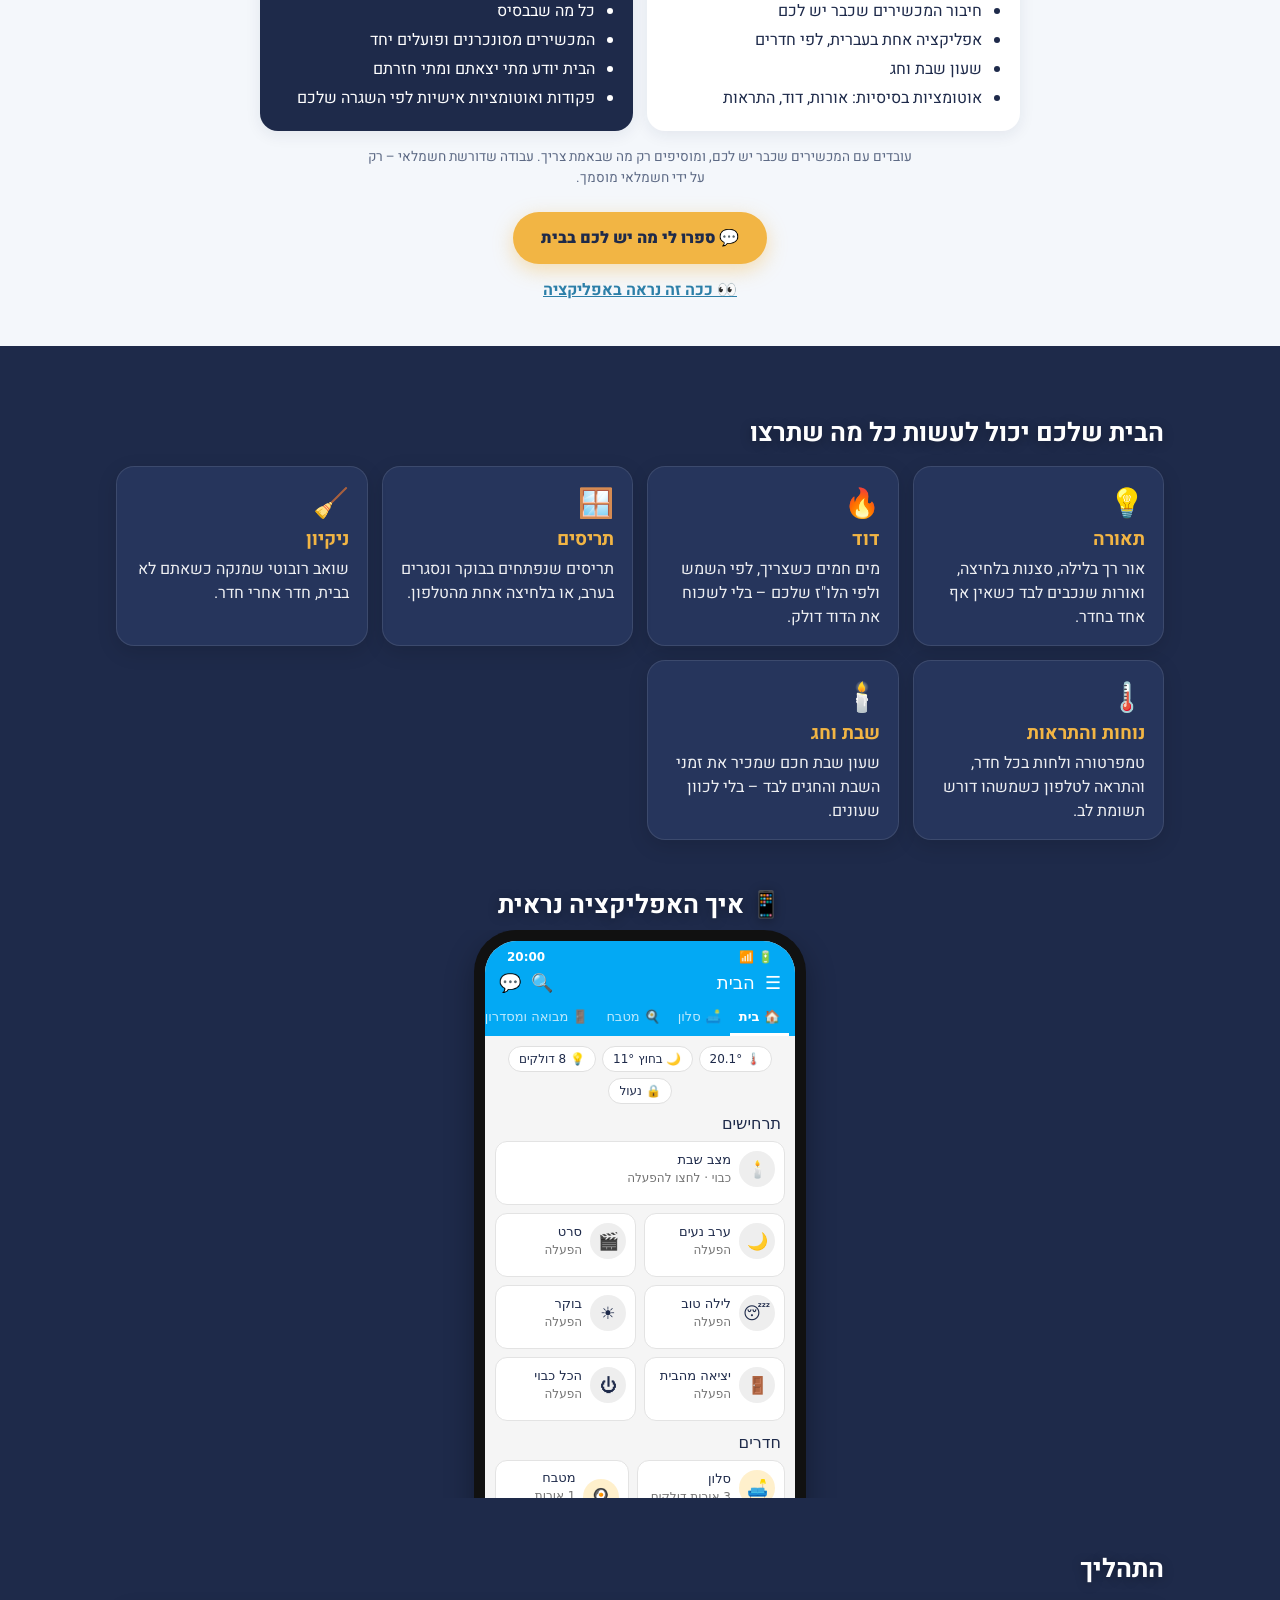
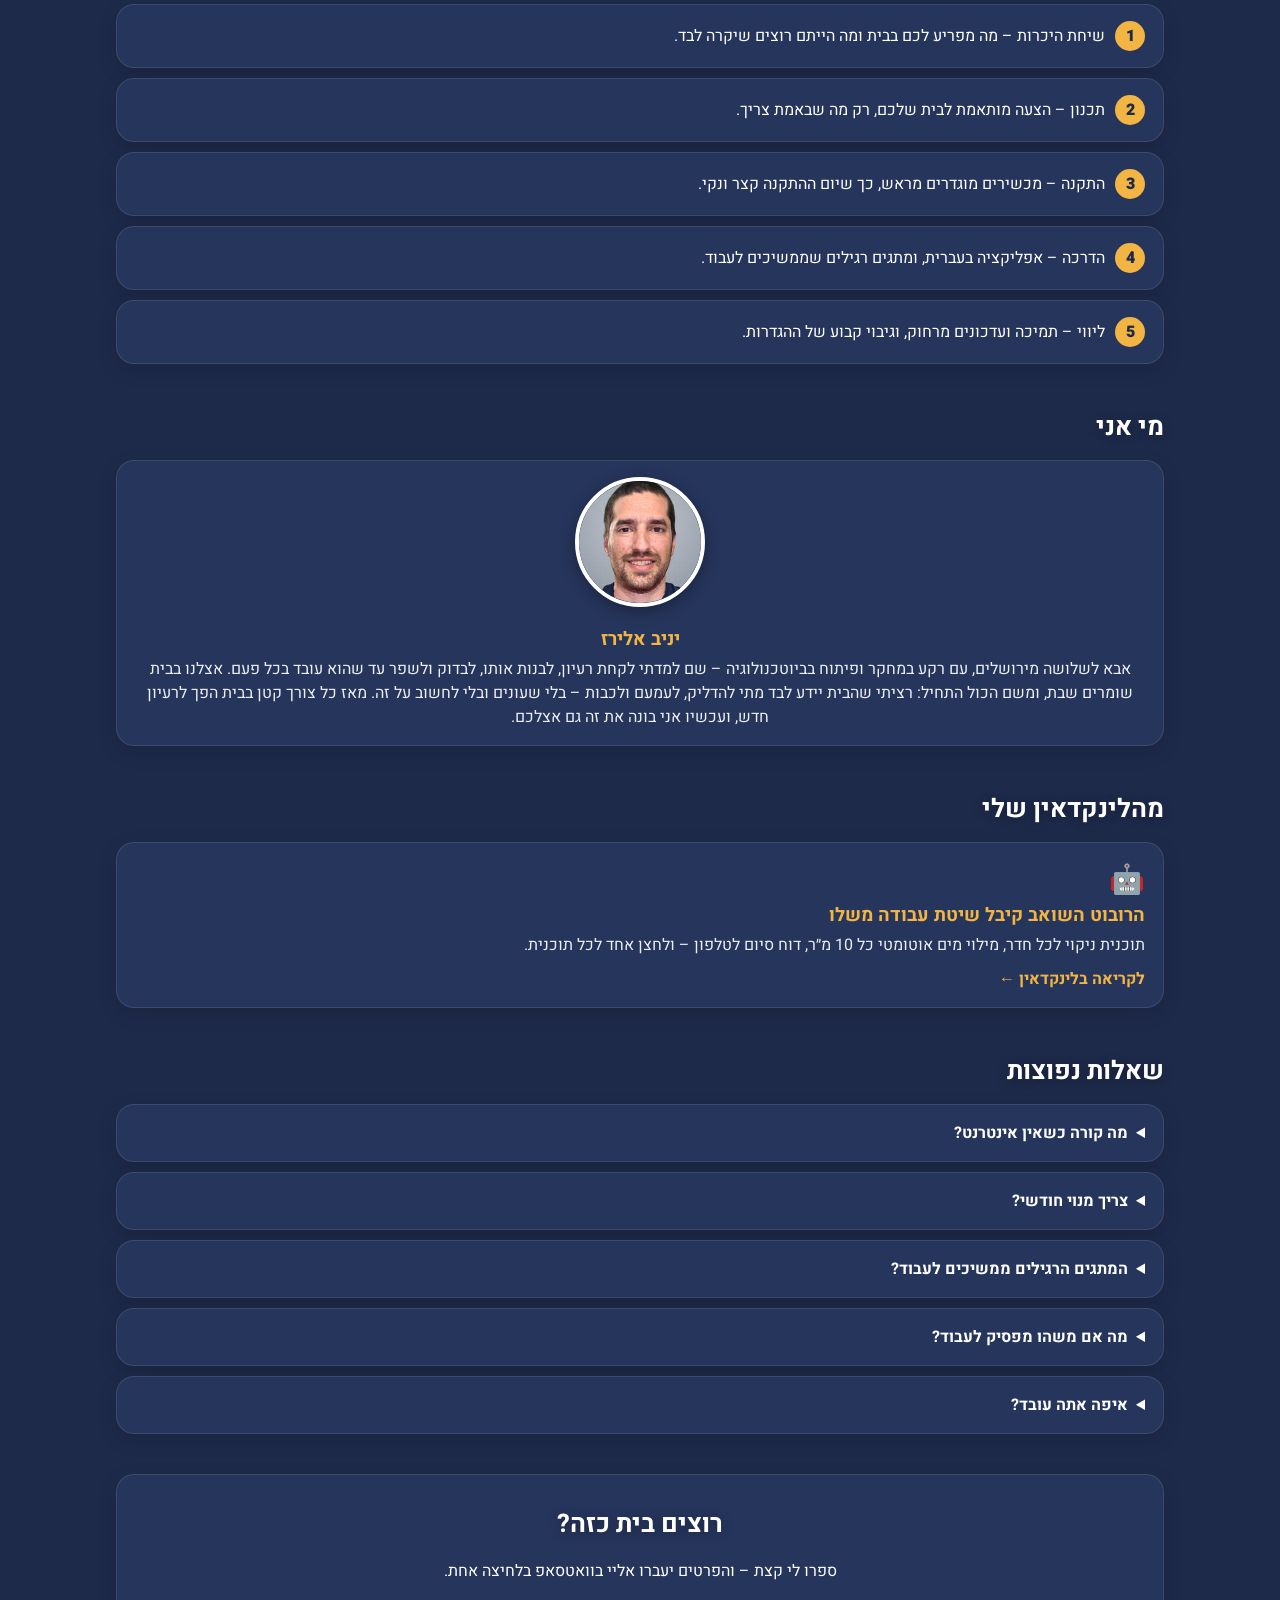
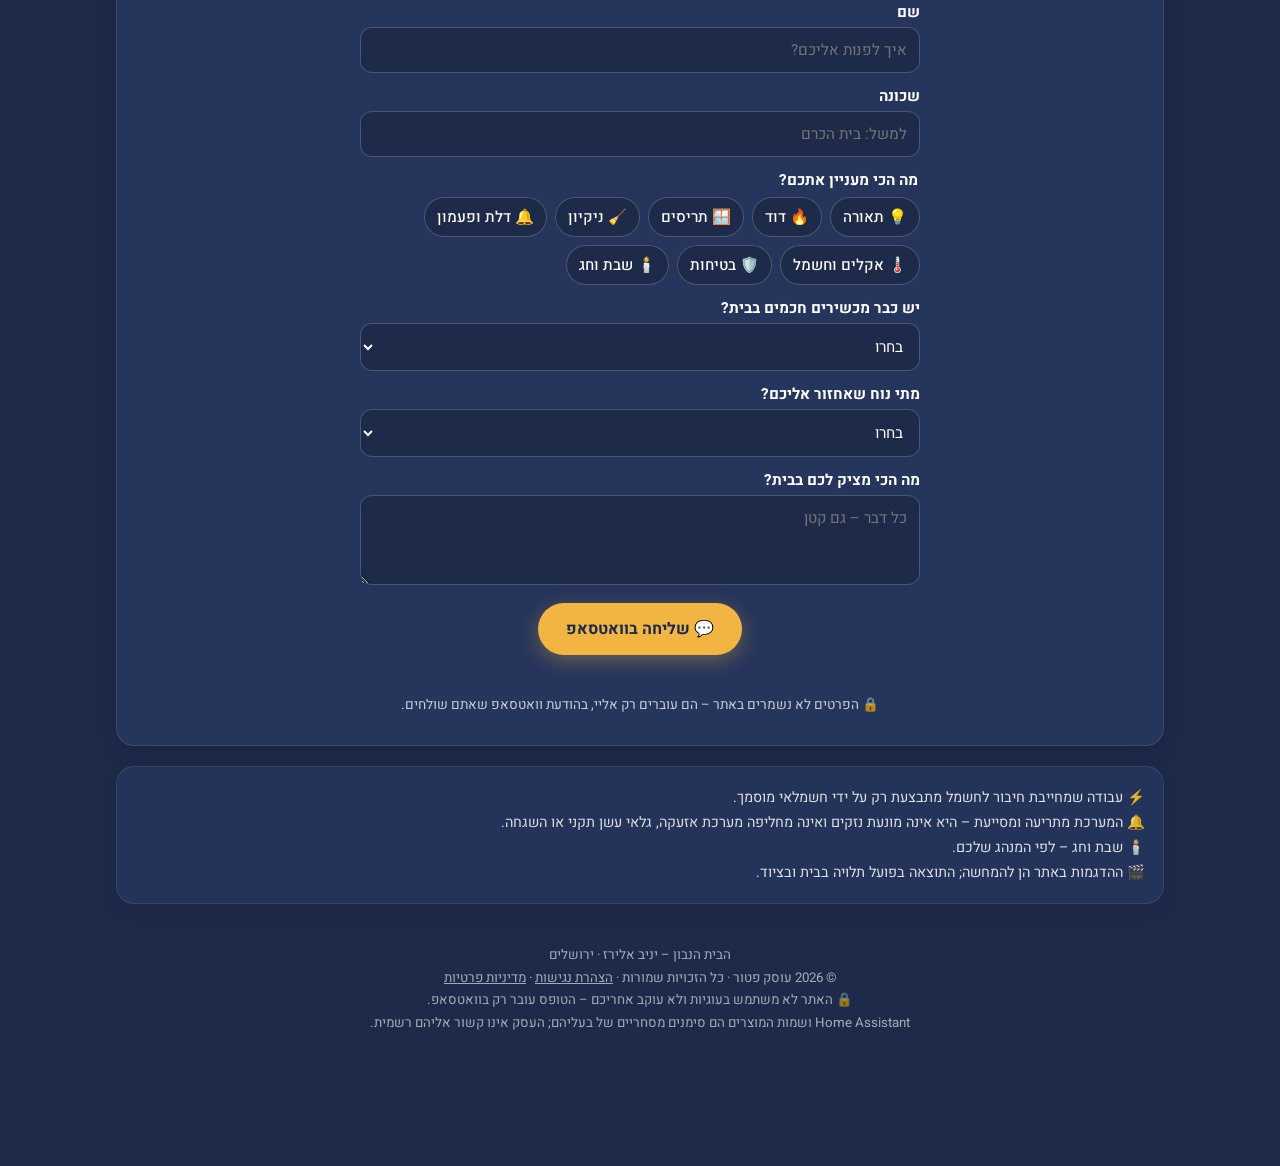
==== commit 0cf0c589: "home: why section with flipping cards + packages 2026-11-25_0935" ====
--- a/index.html
+++ b/index.html
@@ -98,27 +98,63 @@
 <!--/hero2-->
 </main>
 <!--cards-->
-<section id="why" class="why">
+<section id="why" class="st">
 <style>
-.why{padding:34px 16px 10px;max-width:980px;margin:auto}
-.why h2{font-size:1.5rem;margin:0 0 14px;line-height:1.35;text-shadow:0 2px 12px #0005}
-.why .g{text-align:right}
-.why .c p{margin:0}
-.why .c .x{opacity:.6;text-decoration:line-through;font-size:.9rem}
-.why .c .v{color:#F2B544;font-weight:800;margin-top:4px;opacity:1}
+.st{background:#F4F7FB;color:#1E2A4A;text-align:center;padding:48px 16px 44px;box-shadow:0 0 0 100vmax #F4F7FB;clip-path:inset(0 -100vmax)}
+.st *{box-sizing:border-box}
+.st .k{display:inline-block;font-size:.8rem;font-weight:700;color:#2C7FA8;background:#48A4CE22;padding:4px 12px;border-radius:20px}
+.st h2{font-size:clamp(1.45rem,5.4vw,2.1rem);font-weight:900;margin:12px 0 16px;line-height:1.3;text-shadow:none}
+.st h3{font-size:clamp(1.25rem,4.6vw,1.6rem);font-weight:800;margin:40px 0 12px}
+.st .ld{max-width:560px;margin:0 auto;line-height:1.7;color:#3b4a6b}
+.st-cards{display:grid;grid-template-columns:repeat(auto-fit,minmax(230px,1fr));gap:12px;max-width:760px;margin:0 auto}
+.st-cd{background:#fff;border-radius:16px;padding:14px 16px;text-align:start;box-shadow:0 3px 12px #1E2A4A12;border-inline-start:4px solid #c9d1df;transition:border-color .6s}
+.st-cd p{margin:0;font-weight:700;transition:color .5s,font-size .5s}
+.st-cd div{max-height:0;opacity:0;overflow:hidden;color:#1d6f96;font-weight:800;transition:max-height .6s,opacity .6s,margin .6s}
+.st.on .st-cd{border-color:#48A4CE}
+.st.on .st-cd p{color:#9aa3b5;text-decoration:line-through;font-weight:500;font-size:.88rem}
+.st.on .st-cd div{max-height:5em;opacity:1;margin-top:4px}
+.st-cd:nth-child(2),.st-cd:nth-child(2) *{transition-delay:.25s}.st-cd:nth-child(3),.st-cd:nth-child(3) *{transition-delay:.5s}.st-cd:nth-child(4),.st-cd:nth-child(4) *{transition-delay:.75s}
+.st-tg{font:inherit;font-weight:800;cursor:pointer;margin-top:16px;padding:12px 26px;border-radius:40px;border:0;background:#1E2A4A;color:#fff;box-shadow:0 6px 18px #1E2A4A33}
+.st-pk{display:grid;grid-template-columns:repeat(auto-fit,minmax(240px,1fr));gap:14px;max-width:760px;margin:18px auto 0}
+.st-p{background:#fff;border-radius:18px;padding:18px;text-align:start;box-shadow:0 4px 16px #1E2A4A14;color:#1E2A4A}
+.st-p.adv{background:#1E2A4A;color:#fff}
+.st-p h4{margin:0;font-size:1.25rem}.st-p h4 small{all:unset;display:block;font-size:.85rem;font-weight:500;opacity:.75;margin-top:2px}
+.st-p ul{margin:10px 0 0;padding-inline-start:20px;line-height:1.8}
+.st-nt{font-size:.85rem;color:#5d6a85;max-width:560px;margin:16px auto 0;line-height:1.6}
+.st .st-go{display:inline-block;margin-top:22px;background:#F2B544;color:#1E2A4A;font-weight:800;padding:14px 28px;border-radius:40px;text-decoration:none;box-shadow:0 6px 20px #F2B54466}
+.st .st-dm{display:block;margin-top:14px;color:#2C7FA8;font-weight:700}
 </style>
+<span class="k">למה בכלל צריך את זה?</span>
 <h2>מכשירים חכמים לבד.<br>בית חכם – רק ביחד.</h2>
-<div class="g">
-<div class="c"><p class="x">❄️ המזגן לא יודע שיצאתם</p><p class="v">כולם יצאו? המזגן נכבה והשואב יוצא לנקות</p></div>
-<div class="c"><p class="x">☀️ הדוד לא יודע שיש שמש</p><p class="v">יש שמש? הדוד מחמם רק כמה שצריך</p></div>
-<div class="c"><p class="x">🕯️ הנורות לא יודעות שנכנסה שבת</p><p class="v">נכנסה שבת? האורות עוברים לשעון שבת לפי הלוח העברי</p></div>
-<div class="c"><p class="x">🔔 הפעמון לא יודע שהילדים ישנים</p><p class="v">מצלצלים בלילה? בלי צלצול – רק תמונה לטלפון</p></div>
+<div class="st-cards" id="st-cards">
+<div class="st-cd"><p>❄️ המזגן לא יודע שיצאתם</p><div>כולם יצאו? המזגן נכבה והשואב יוצא לנקות</div></div>
+<div class="st-cd"><p>☀️ הדוד לא יודע שיש שמש</p><div>יש שמש? הדוד מחמם רק כמה שצריך</div></div>
+<div class="st-cd"><p>🕯️ הנורות לא יודעות שנכנסה שבת</p><div>נכנסה שבת? האורות עוברים לשעון שבת לפי הלוח העברי</div></div>
+<div class="st-cd"><p>🔔 הפעמון לא יודע שהילדים ישנים</p><div>מצלצלים בלילה? בלי צלצול – רק תמונה לטלפון</div></div>
 </div>
+<button class="st-tg" id="st-tg" type="button" aria-pressed="false">✨ חברו את הבית</button>
+<h3>מה אני עושה בשבילכם</h3>
+<p class="ld">מרכיב לכם <b>Home Assistant</b> – מחשב קטן שיושב בבית, מחבר את המכשירים שכבר יש לכם לאפליקציה אחת, ובונה אוטומציות לפי איך שאתם חיים. הכל נשאר אצלכם בבית: בלי ענן ובלי מנוי חובה.</p>
+<div class="st-pk">
+<div class="st-p"><h4>בסיס<small>כל הבית בלוח בקרה אחד</small></h4><ul><li>חיבור המכשירים שכבר יש לכם</li><li>אפליקציה אחת בעברית, לפי חדרים</li><li>שעון שבת וחג</li><li>אוטומציות בסיסיות: אורות, דוד, התראות</li></ul></div>
+<div class="st-p adv"><h4>מתקדם<small>בית שעובד לבד</small></h4><ul><li>כל מה שבבסיס</li><li>המכשירים מסונכרנים ופועלים יחד</li><li>הבית יודע מתי יצאתם ומתי חזרתם</li><li>פקודות ואוטומציות אישיות לפי השגרה שלכם</li></ul></div>
+</div>
+<p class="st-nt">עובדים עם המכשירים שכבר יש לכם, ומוסיפים רק מה שבאמת צריך. עבודה שדורשת חשמלאי – רק על ידי חשמלאי מוסמך.</p>
+<a class="st-go" href="#contact">💬 ספרו לי מה יש לכם בבית</a>
+<a class="st-dm" href="#app">👀 ככה זה נראה באפליקציה</a>
+<script>
+(function(){
+var s=document.getElementById('why'),tg=document.getElementById('st-tg'),cd=document.getElementById('st-cards'),touched=false;
+function set(on){s.classList.toggle('on',on);tg.setAttribute('aria-pressed',on);tg.textContent=on?'↺ ככה זה היה קודם':'✨ חברו את הבית'}
+tg.onclick=function(){touched=true;set(!s.classList.contains('on'))};
+if('IntersectionObserver' in window){var io=new IntersectionObserver(function(e){if(e[0].isIntersecting){io.disconnect();setTimeout(function(){if(!touched)set(true)},1500)}},{threshold:.6});io.observe(cd)}else set(true);
+})();
+</script>
 </section>
 <!--/cards-->
 <script>addEventListener("message",e=>{if(e.data&&e.data.p3h){const f=document.querySelector("#app iframe");if(f)f.style.height=(e.data.p3h+10)+"px"}})</script>
 <style>#app{padding:28px 0 8px;text-align:center}#app h2{margin:0 0 6px}#app p{margin:0 0 14px;opacity:.85}#app iframe{width:100%;max-width:1080px;height:720px;border:0;background:transparent;transition:height .3s;border-radius:22px;display:block;margin:0 auto}@media(max-width:700px){#app iframe{height:640px}}</style>
-<style>#pk{padding:28px 12px 8px;text-align:center;color:#fff;background:#1E2A4A;box-shadow:0 0 0 100vmax #1E2A4A;clip-path:inset(0 -100vmax)}#pk h2{margin:0 0 14px}.pkg{display:grid;gap:14px;max-width:760px;margin:0 auto}@media(min-width:620px){.pkg{grid-template-columns:1fr 1fr}}.pkg div{border:2px solid #F2B544;border-radius:18px;padding:18px 16px;background:#1E2A4A;color:#fff}.pkg h3{margin:0 0 6px;color:#F2B544;font-size:1.3rem}.pkg p{margin:0;line-height:1.6}</style><section id="pk"><h2>החבילות שלנו</h2><div class="pkg"><div><h3>בסיס</h3><p>המרת המכשירים בבית לחכמים וריכוזם ללוח בקרה אחד.</p></div><div><h3>מתקדם</h3><p>המרת המכשירים בבית לחכמים ובניית מערכת שמסנכרנת בין כל המכשירים ויוצרת פקודות מותאמות אישית.</p></div></div></section><script>addEventListener("message",e=>{if(e.data&&e.data.p3h){const f=document.querySelector("#app iframe");if(f)f.style.height=(e.data.p3h+10)+"px"}})</script>
+<style>#pk{padding:28px 12px 8px;text-align:center;color:#fff;background:#1E2A4A;box-shadow:0 0 0 100vmax #1E2A4A;clip-path:inset(0 -100vmax)}#pk h2{margin:0 0 14px}.pkg{display:grid;gap:14px;max-width:760px;margin:0 auto}@media(min-width:620px){.pkg{grid-template-columns:1fr 1fr}}.pkg div{border:2px solid #F2B544;border-radius:18px;padding:18px 16px;background:#1E2A4A;color:#fff}.pkg h3{margin:0 0 6px;color:#F2B544;font-size:1.3rem}.pkg p{margin:0;line-height:1.6}</style><script>addEventListener("message",e=>{if(e.data&&e.data.p3h){const f=document.querySelector("#app iframe");if(f)f.style.height=(e.data.p3h+10)+"px"}})</script>
 <section class="more"><h2>הבית שלכם יכול לעשות כל מה שתרצו</h2><div class="g"><div class="c"><div class="e">💡</div><h3>תאורה</h3><p>אור רך בלילה, סצנות בלחיצה, ואורות שנכבים לבד כשאין אף אחד בחדר.</p></div><div class="c"><div class="e">🔥</div><h3>דוד</h3><p>מים חמים כשצריך, לפי השמש ולפי הלו"ז שלכם – בלי לשכוח את הדוד דולק.</p></div><div class="c"><div class="e">🪟</div><h3>תריסים</h3><p>תריסים שנפתחים בבוקר ונסגרים בערב, או בלחיצה אחת מהטלפון.</p></div><div class="c"><div class="e">🧹</div><h3>ניקיון</h3><p>שואב רובוטי שמנקה כשאתם לא בבית, חדר אחרי חדר.</p></div><div class="c"><div class="e">🌡️</div><h3>נוחות והתראות</h3><p>טמפרטורה ולחות בכל חדר, והתראה לטלפון כשמשהו דורש תשומת לב.</p></div><div class="c"><div class="e">🕯️</div><h3>שבת וחג</h3><p>שעון שבת חכם שמכיר את זמני השבת והחגים לבד – בלי לכוון שעונים.</p></div></div><div class="g tz" style="margin-top:18px"></div>
 <div id="app"><h2>📱 איך האפליקציה נראית</h2><iframe id="appf" src="demo.html?app=custom" title="איך האפליקציה נראית" loading="lazy"></iframe></div><h2>התהליך</h2><ol class="steps">
 <li>שיחת היכרות – מה מפריע לכם בבית ומה הייתם רוצים שיקרה לבד.</li>
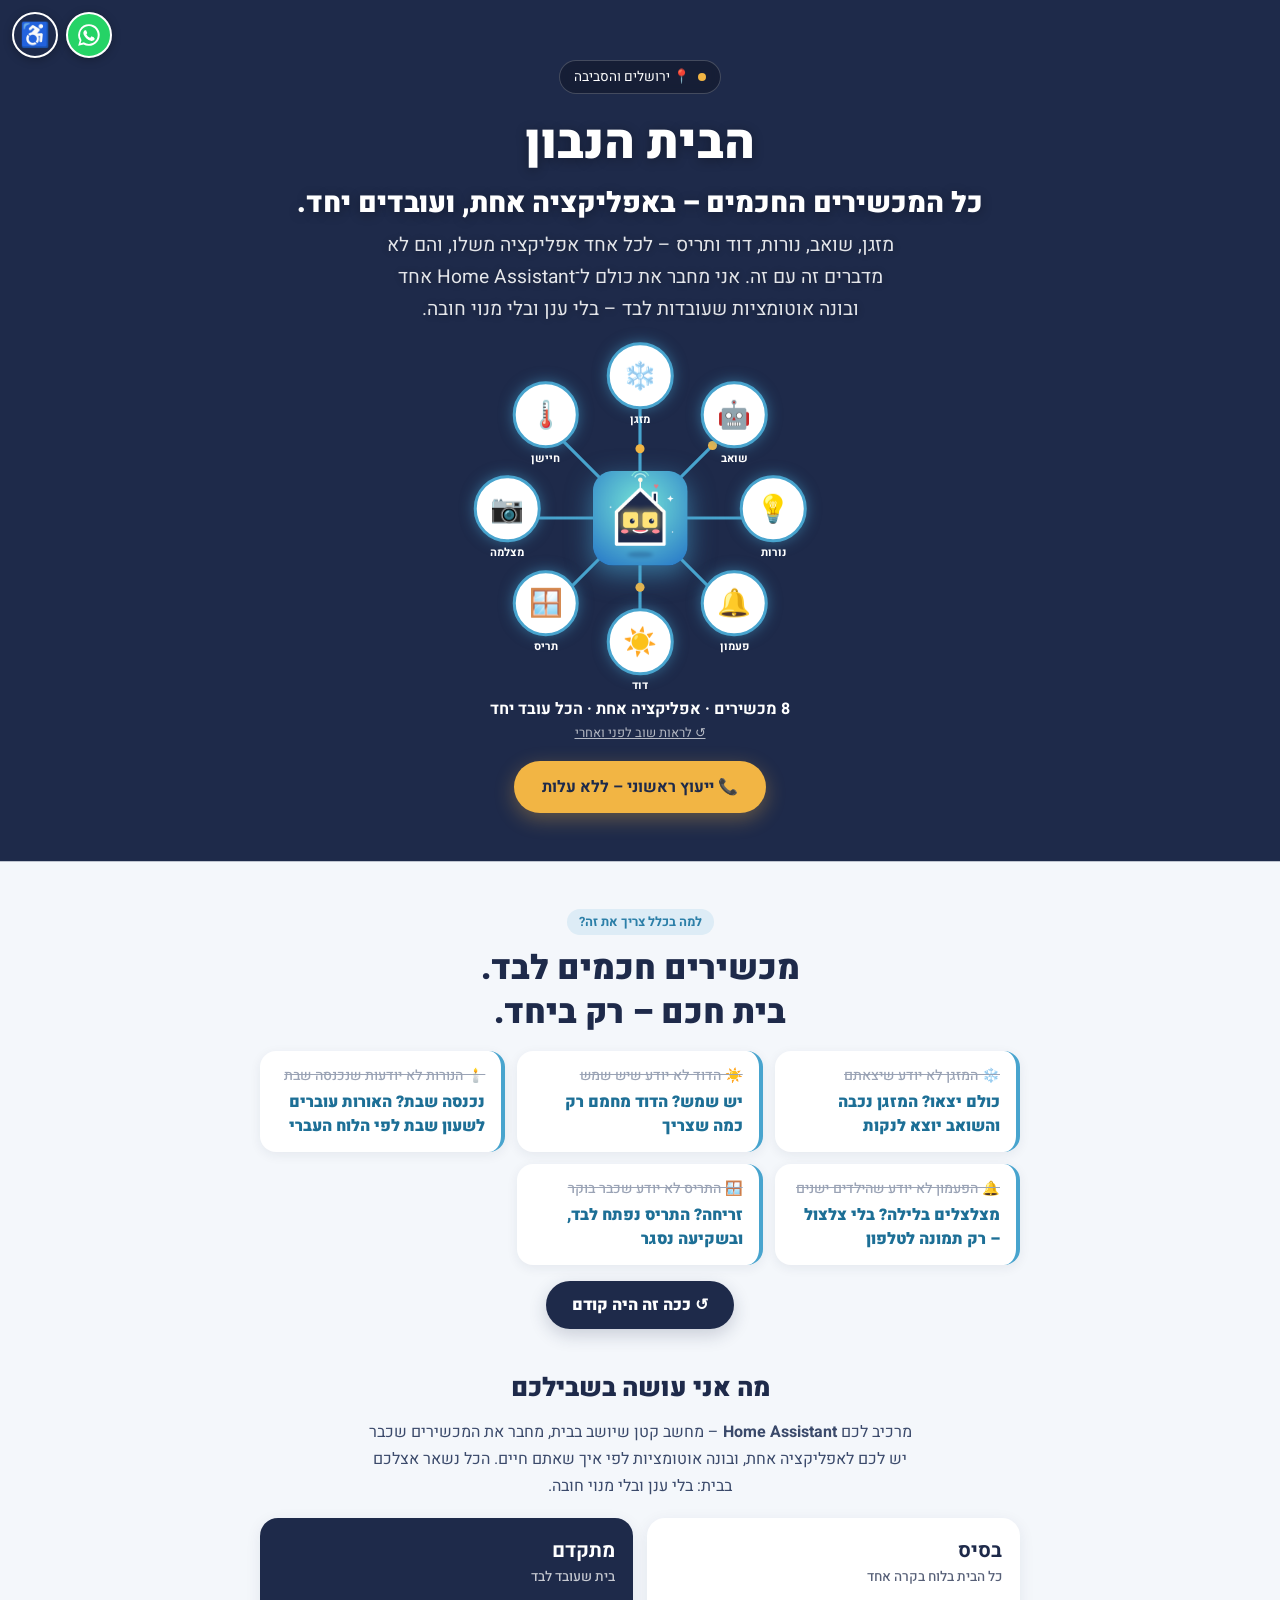
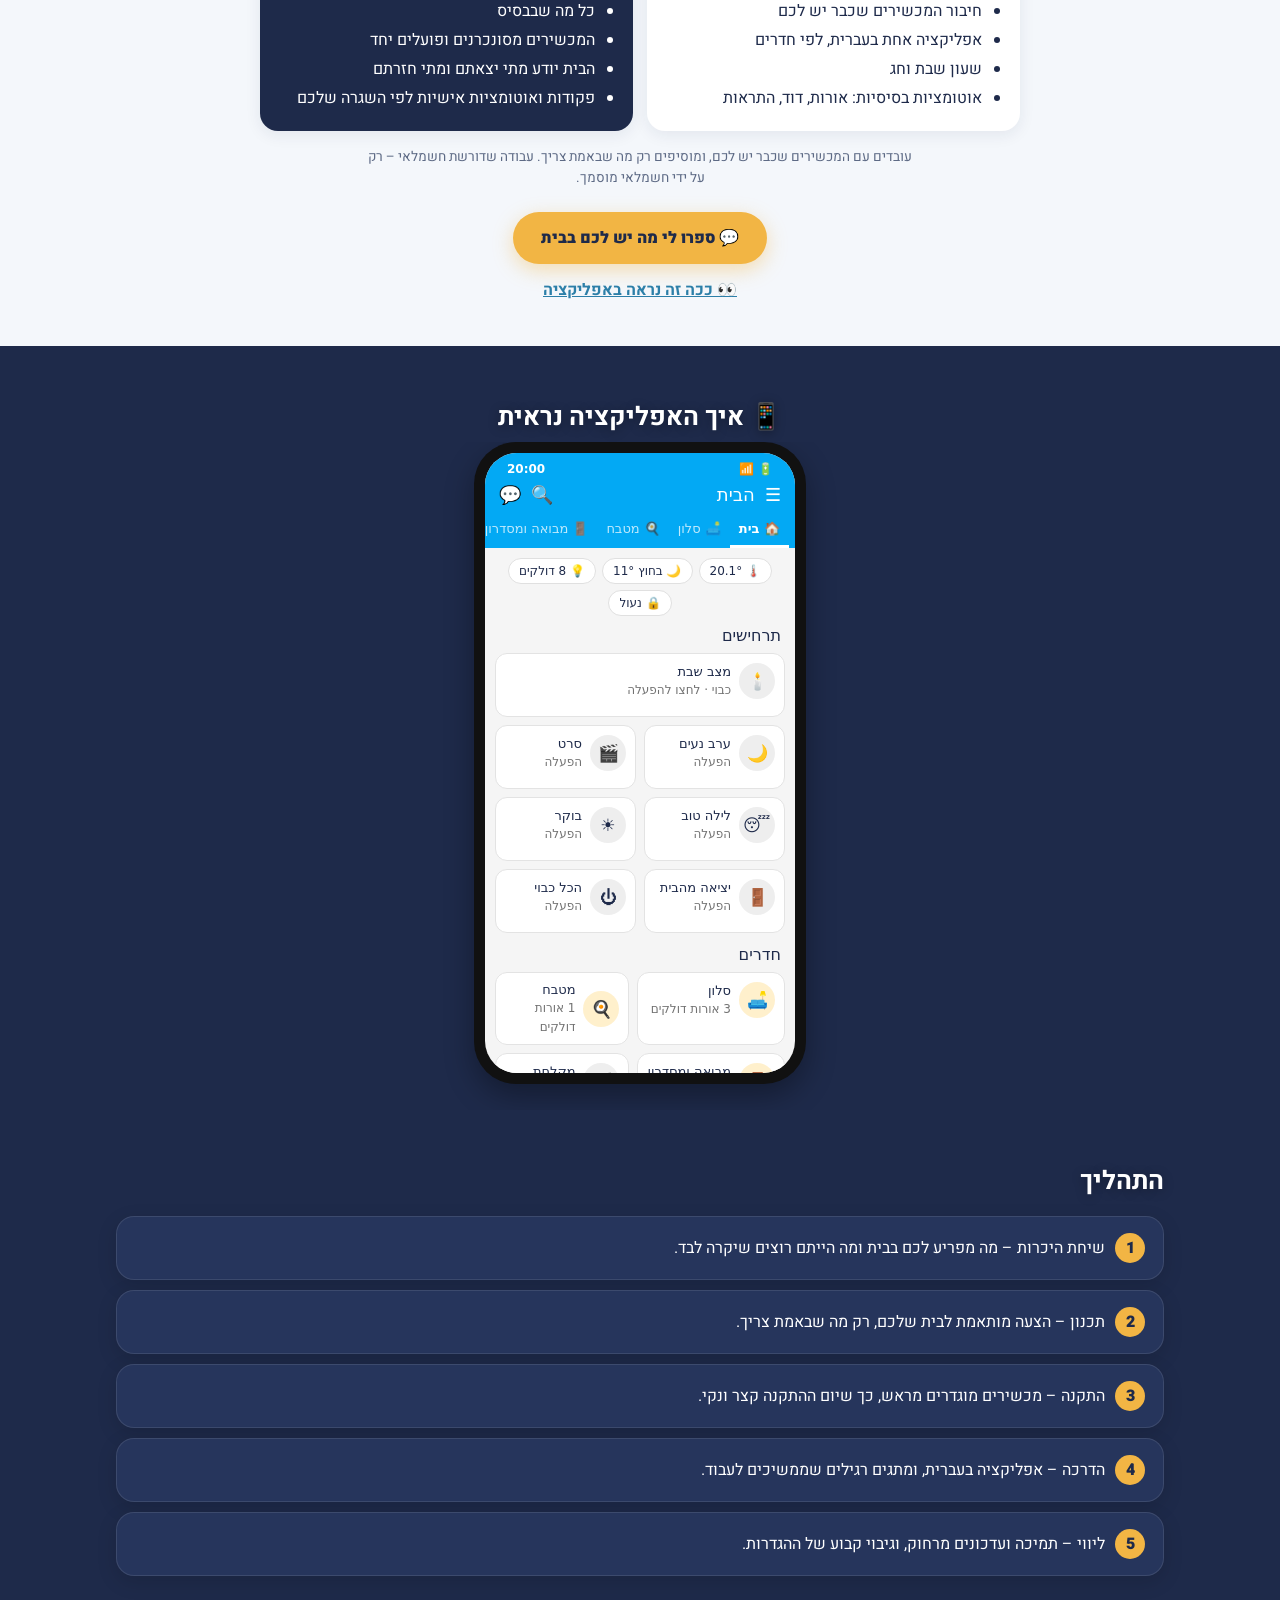
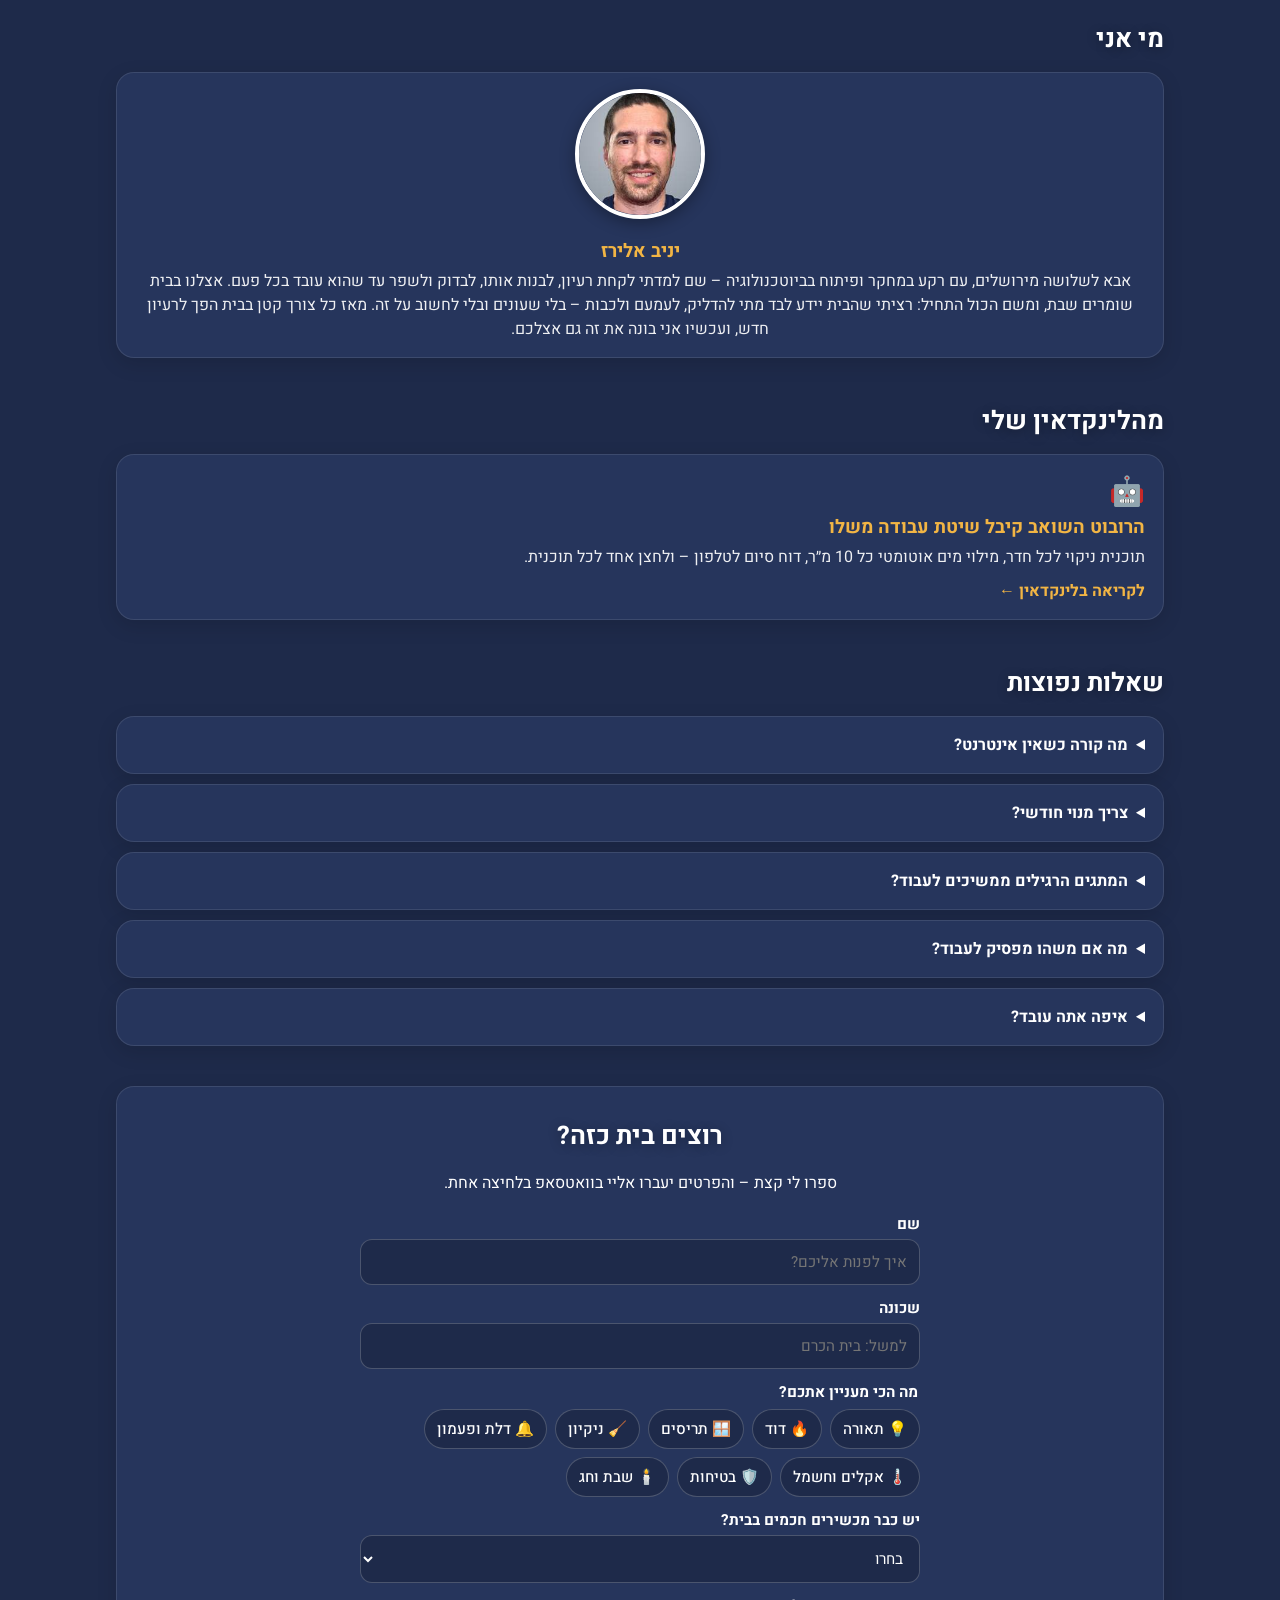
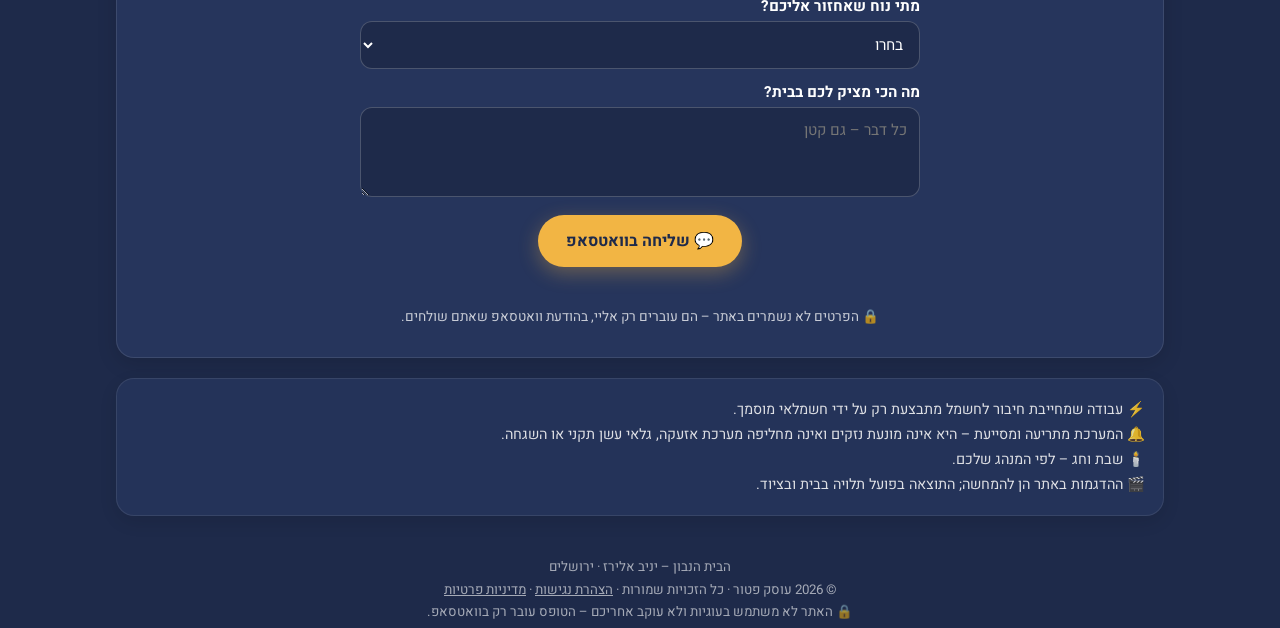
==== commit 042a0815: "home: drop duplicate feature cards, add shutter card 2026-11-25_0939" ====
--- a/index.html
+++ b/index.html
@@ -113,7 +113,7 @@
 .st.on .st-cd{border-color:#48A4CE}
 .st.on .st-cd p{color:#9aa3b5;text-decoration:line-through;font-weight:500;font-size:.88rem}
 .st.on .st-cd div{max-height:5em;opacity:1;margin-top:4px}
-.st-cd:nth-child(2),.st-cd:nth-child(2) *{transition-delay:.25s}.st-cd:nth-child(3),.st-cd:nth-child(3) *{transition-delay:.5s}.st-cd:nth-child(4),.st-cd:nth-child(4) *{transition-delay:.75s}
+.st-cd:nth-child(2),.st-cd:nth-child(2) *{transition-delay:.25s}.st-cd:nth-child(3),.st-cd:nth-child(3) *{transition-delay:.5s}.st-cd:nth-child(4),.st-cd:nth-child(4) *{transition-delay:.75s}.st-cd:nth-child(5),.st-cd:nth-child(5) *{transition-delay:1s}
 .st-tg{font:inherit;font-weight:800;cursor:pointer;margin-top:16px;padding:12px 26px;border-radius:40px;border:0;background:#1E2A4A;color:#fff;box-shadow:0 6px 18px #1E2A4A33}
 .st-pk{display:grid;grid-template-columns:repeat(auto-fit,minmax(240px,1fr));gap:14px;max-width:760px;margin:18px auto 0}
 .st-p{background:#fff;border-radius:18px;padding:18px;text-align:start;box-shadow:0 4px 16px #1E2A4A14;color:#1E2A4A}
@@ -131,6 +131,7 @@
 <div class="st-cd"><p>☀️ הדוד לא יודע שיש שמש</p><div>יש שמש? הדוד מחמם רק כמה שצריך</div></div>
 <div class="st-cd"><p>🕯️ הנורות לא יודעות שנכנסה שבת</p><div>נכנסה שבת? האורות עוברים לשעון שבת לפי הלוח העברי</div></div>
 <div class="st-cd"><p>🔔 הפעמון לא יודע שהילדים ישנים</p><div>מצלצלים בלילה? בלי צלצול – רק תמונה לטלפון</div></div>
+<div class="st-cd"><p>🪟 התריס לא יודע שכבר בוקר</p><div>זריחה? התריס נפתח לבד, ובשקיעה נסגר</div></div>
 </div>
 <button class="st-tg" id="st-tg" type="button" aria-pressed="false">✨ חברו את הבית</button>
 <h3>מה אני עושה בשבילכם</h3>
@@ -155,8 +156,7 @@
 <script>addEventListener("message",e=>{if(e.data&&e.data.p3h){const f=document.querySelector("#app iframe");if(f)f.style.height=(e.data.p3h+10)+"px"}})</script>
 <style>#app{padding:28px 0 8px;text-align:center}#app h2{margin:0 0 6px}#app p{margin:0 0 14px;opacity:.85}#app iframe{width:100%;max-width:1080px;height:720px;border:0;background:transparent;transition:height .3s;border-radius:22px;display:block;margin:0 auto}@media(max-width:700px){#app iframe{height:640px}}</style>
 <style>#pk{padding:28px 12px 8px;text-align:center;color:#fff;background:#1E2A4A;box-shadow:0 0 0 100vmax #1E2A4A;clip-path:inset(0 -100vmax)}#pk h2{margin:0 0 14px}.pkg{display:grid;gap:14px;max-width:760px;margin:0 auto}@media(min-width:620px){.pkg{grid-template-columns:1fr 1fr}}.pkg div{border:2px solid #F2B544;border-radius:18px;padding:18px 16px;background:#1E2A4A;color:#fff}.pkg h3{margin:0 0 6px;color:#F2B544;font-size:1.3rem}.pkg p{margin:0;line-height:1.6}</style><script>addEventListener("message",e=>{if(e.data&&e.data.p3h){const f=document.querySelector("#app iframe");if(f)f.style.height=(e.data.p3h+10)+"px"}})</script>
-<section class="more"><h2>הבית שלכם יכול לעשות כל מה שתרצו</h2><div class="g"><div class="c"><div class="e">💡</div><h3>תאורה</h3><p>אור רך בלילה, סצנות בלחיצה, ואורות שנכבים לבד כשאין אף אחד בחדר.</p></div><div class="c"><div class="e">🔥</div><h3>דוד</h3><p>מים חמים כשצריך, לפי השמש ולפי הלו"ז שלכם – בלי לשכוח את הדוד דולק.</p></div><div class="c"><div class="e">🪟</div><h3>תריסים</h3><p>תריסים שנפתחים בבוקר ונסגרים בערב, או בלחיצה אחת מהטלפון.</p></div><div class="c"><div class="e">🧹</div><h3>ניקיון</h3><p>שואב רובוטי שמנקה כשאתם לא בבית, חדר אחרי חדר.</p></div><div class="c"><div class="e">🌡️</div><h3>נוחות והתראות</h3><p>טמפרטורה ולחות בכל חדר, והתראה לטלפון כשמשהו דורש תשומת לב.</p></div><div class="c"><div class="e">🕯️</div><h3>שבת וחג</h3><p>שעון שבת חכם שמכיר את זמני השבת והחגים לבד – בלי לכוון שעונים.</p></div></div><div class="g tz" style="margin-top:18px"></div>
-<div id="app"><h2>📱 איך האפליקציה נראית</h2><iframe id="appf" src="demo.html?app=custom" title="איך האפליקציה נראית" loading="lazy"></iframe></div><h2>התהליך</h2><ol class="steps">
+<section class="more"><div id="app"><h2>📱 איך האפליקציה נראית</h2><iframe id="appf" src="demo.html?app=custom" title="איך האפליקציה נראית" loading="lazy"></iframe></div><h2>התהליך</h2><ol class="steps">
 <li>שיחת היכרות – מה מפריע לכם בבית ומה הייתם רוצים שיקרה לבד.</li>
 <li>תכנון – הצעה מותאמת לבית שלכם, רק מה שבאמת צריך.</li>
 <li>התקנה – מכשירים מוגדרים מראש, כך שיום ההתקנה קצר ונקי.</li>
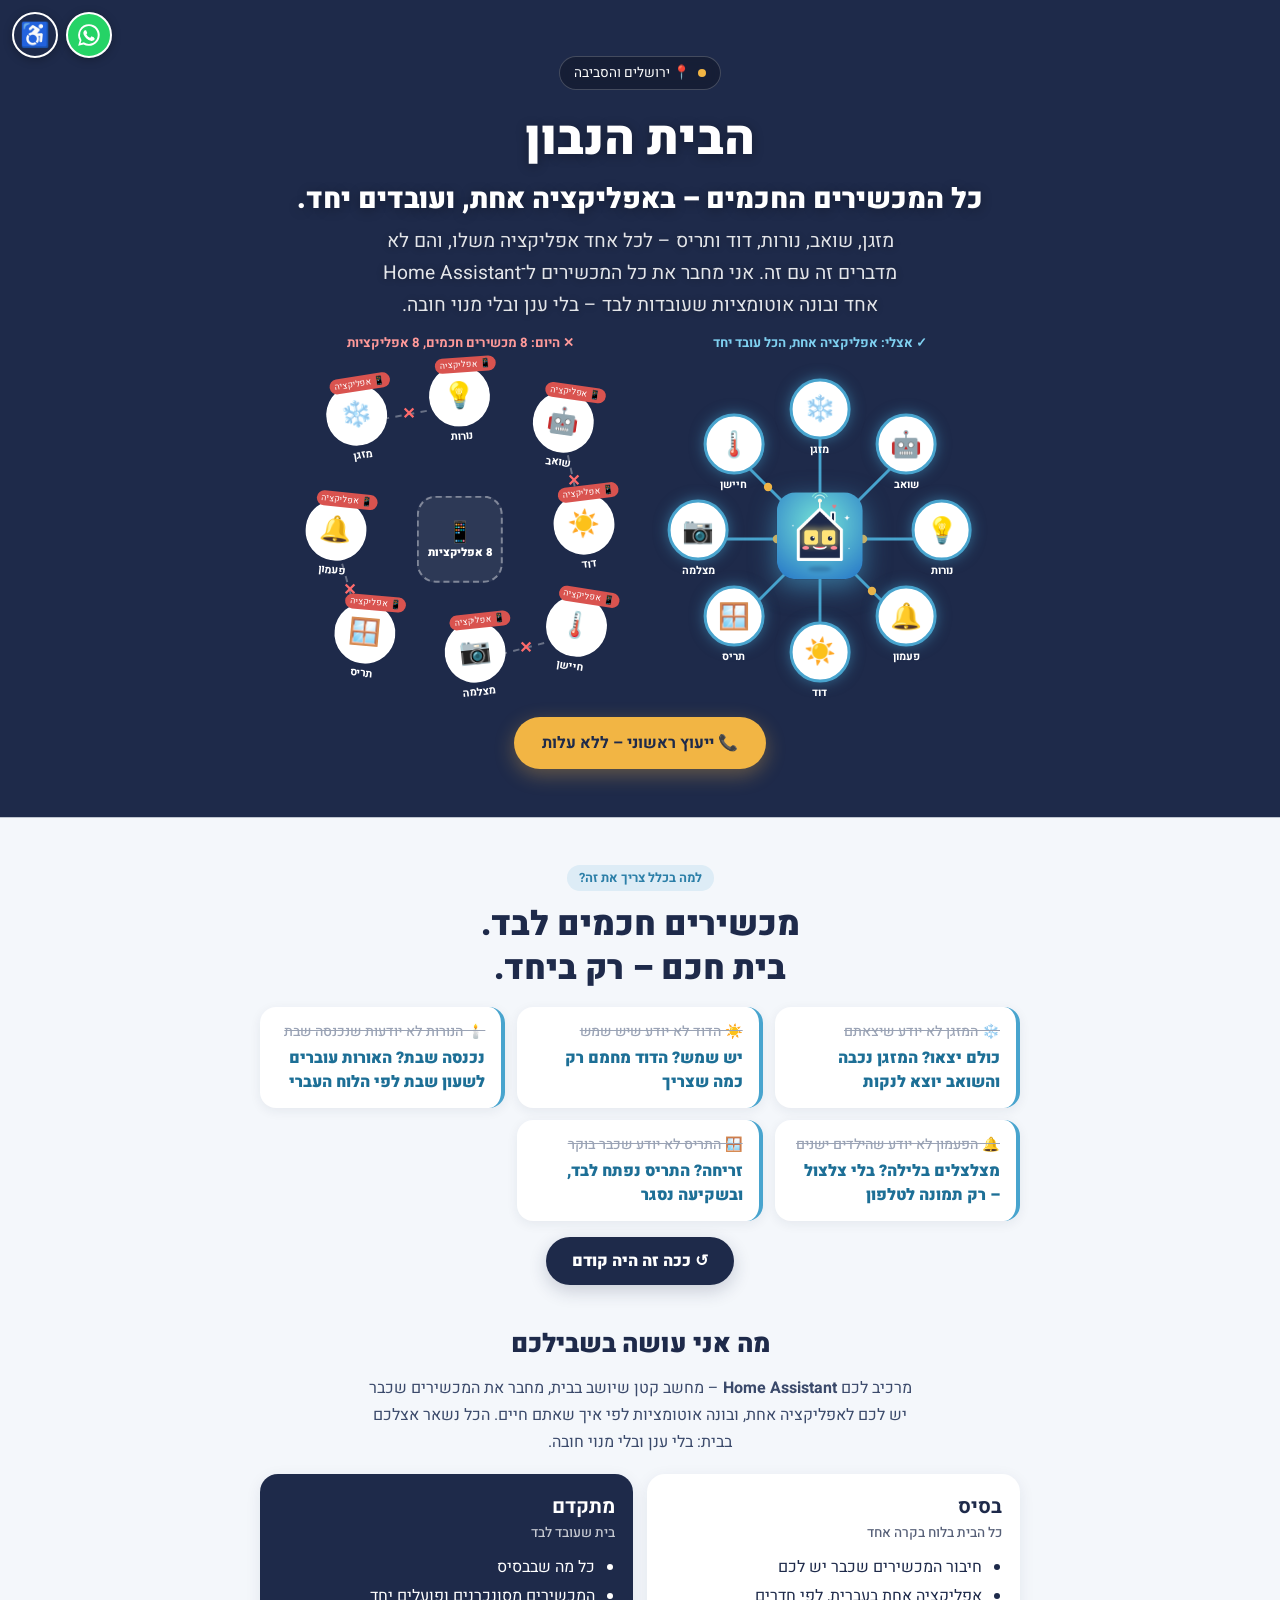
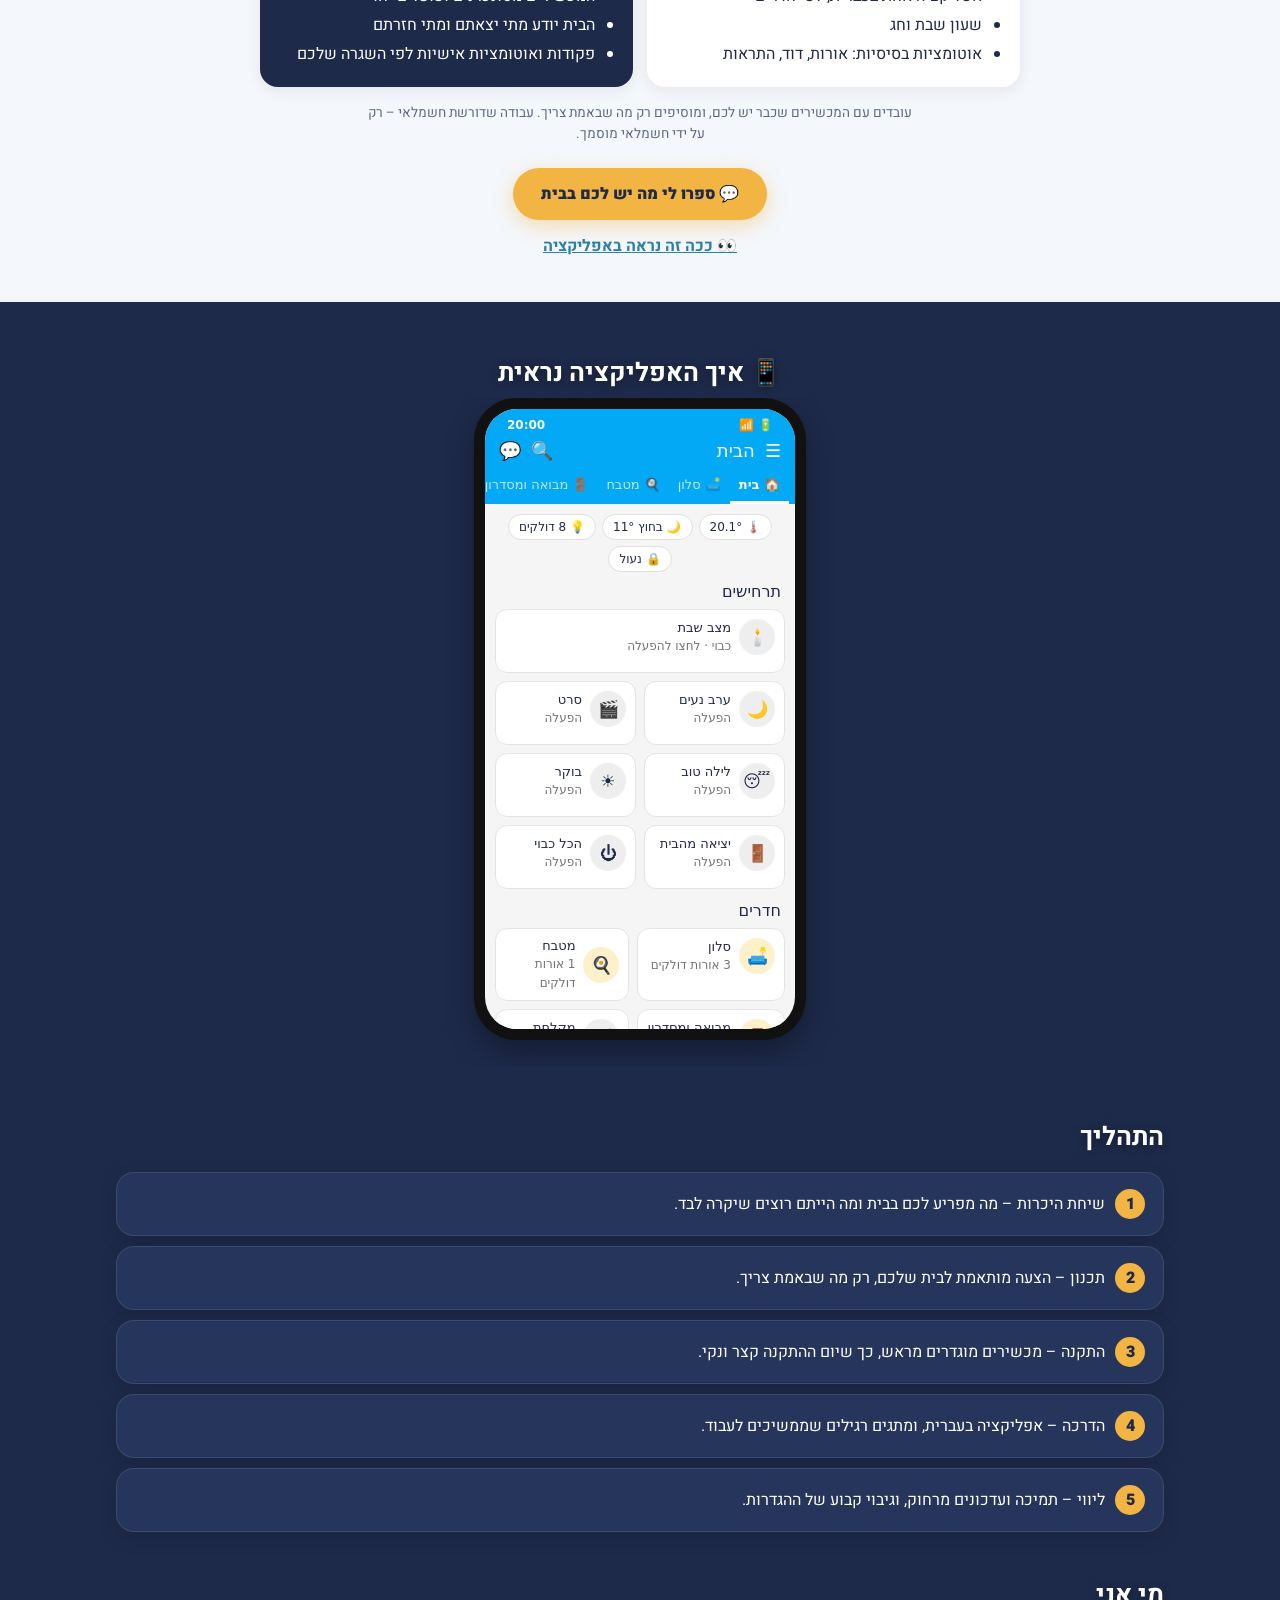
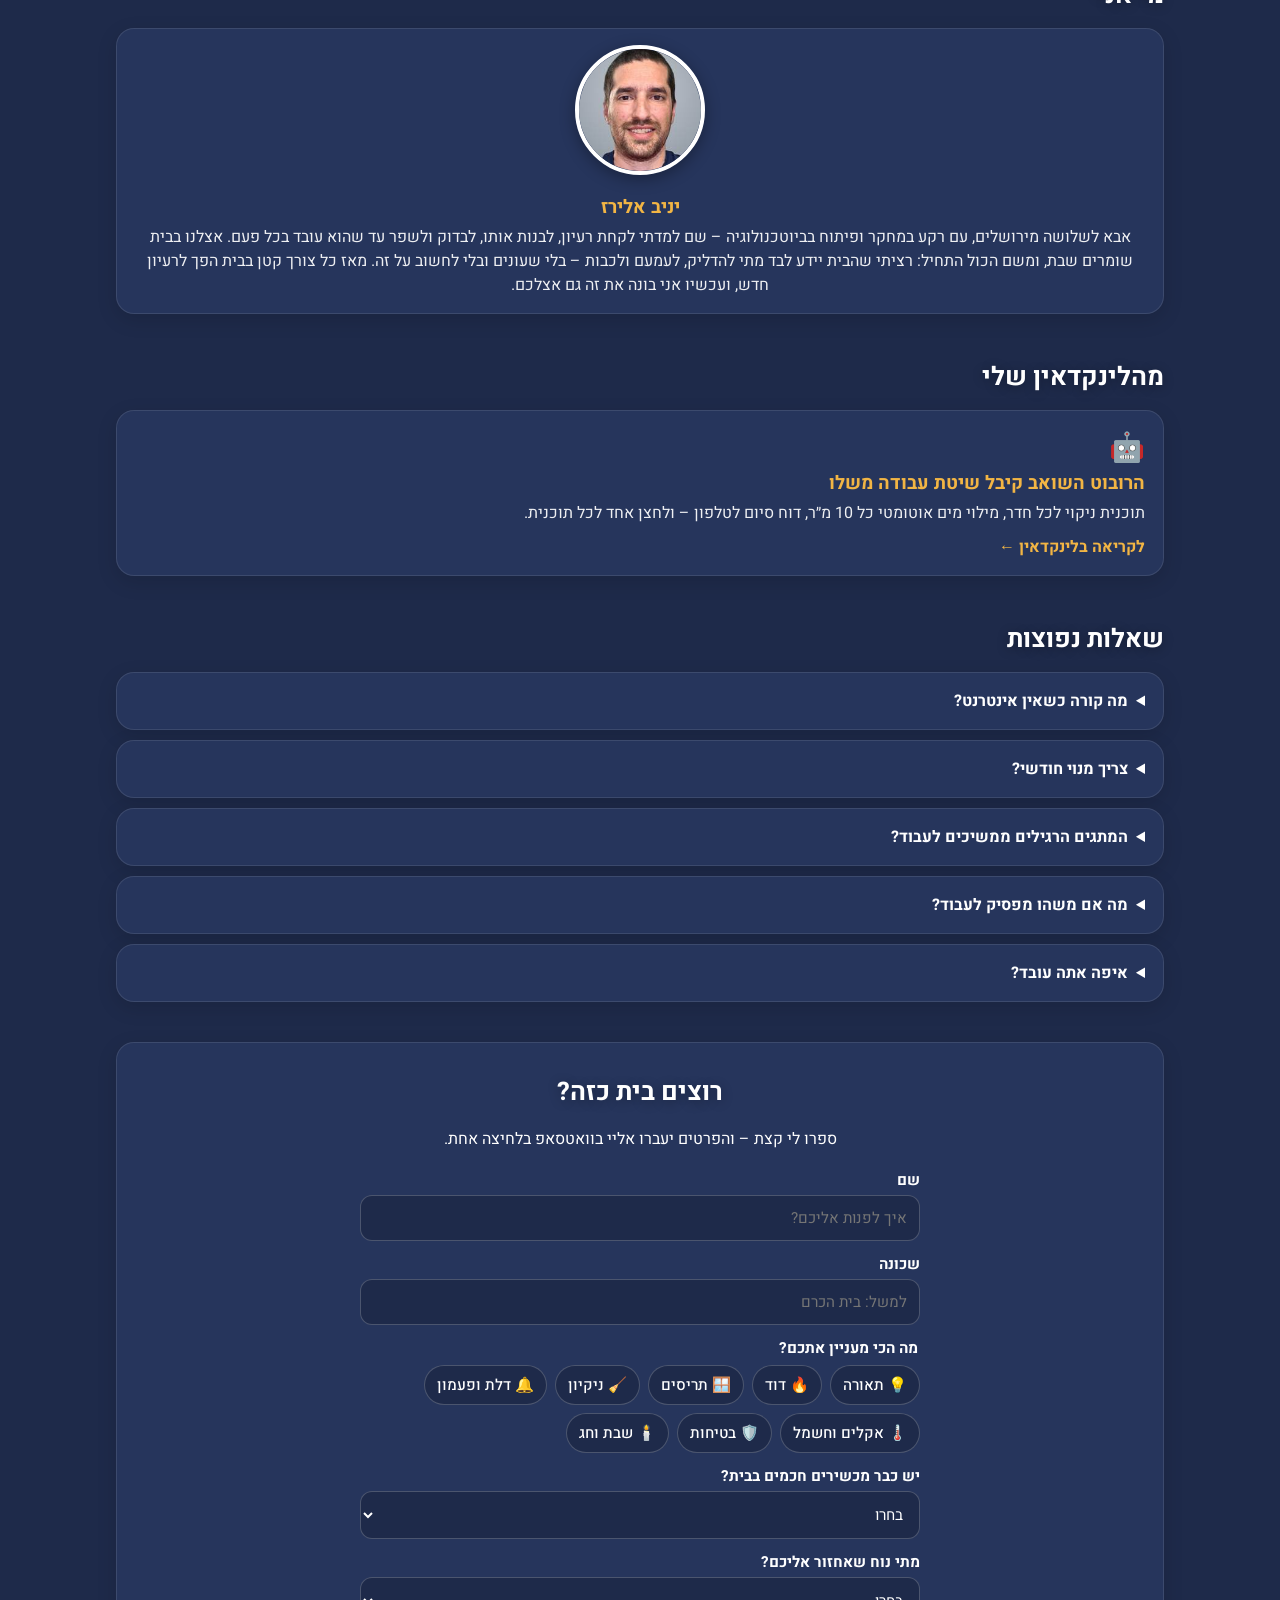
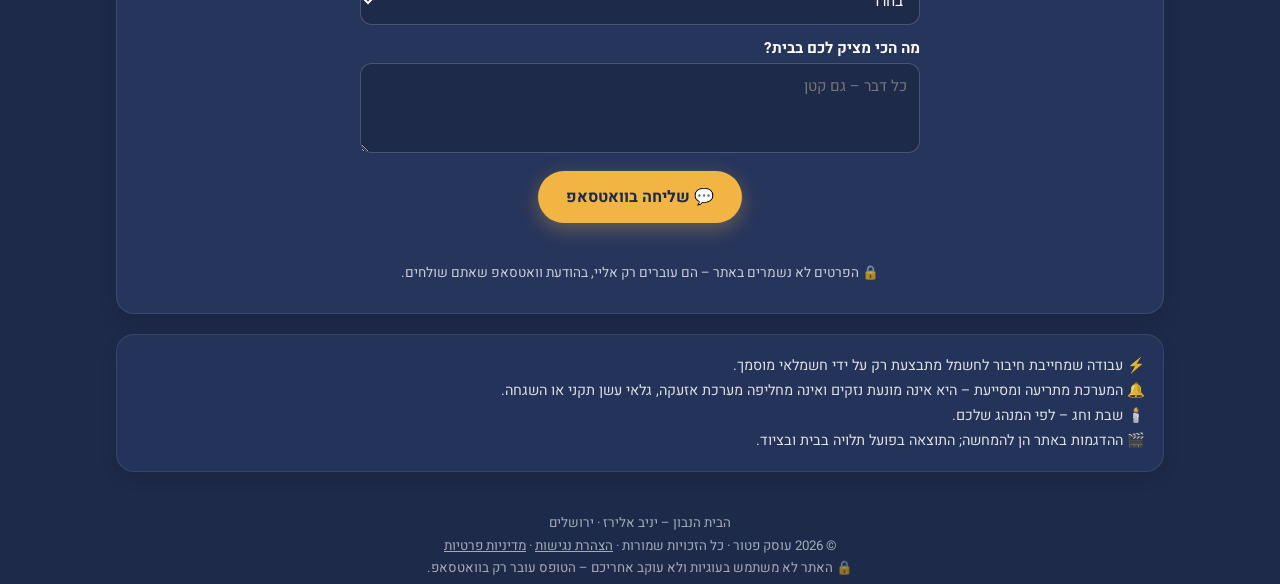
==== commit baa86d3c: "home: hero before/after (desktop side by side, phone apps panel) 2026-11-25_0948" ====
--- a/index.html
+++ b/index.html
@@ -40,59 +40,65 @@
 /*wide*/@media(min-width:760px){main{min-height:0;padding:64px 24px 48px}.scene{width:min(700px,70vw)}h1{font-size:3rem}.sub{font-size:1.2rem}.feed{width:min(560px,80vw)}.more{max-width:1080px}}/*mec*/.me{flex-direction:column;text-align:center}.me div{min-width:0}/*dm*/.dmg{display:grid;gap:14px;grid-template-columns:repeat(auto-fit,minmax(260px,1fr))}.dmc h3{margin:0 0 8px;color:#F2B544}.dm svg{width:100%;height:auto;display:block;border-radius:12px;overflow:hidden}.dm svg *{transition:fill .9s,opacity .9s,height .9s}.dm-c{display:flex;gap:8px;align-items:center;margin-top:10px;min-height:52px}.dm-t{font:700 .85rem monospace;background:#0005;padding:3px 9px;border-radius:8px;white-space:nowrap;direction:ltr}.dm-n{font:700 .8rem monospace;background:#F2B544;color:#1E2A4A;padding:3px 8px;border-radius:8px;direction:ltr}.dm-m{flex:1;background:#fff;color:#1E2A4A;border-radius:12px;padding:8px 12px;font-weight:500;font-size:.92rem;animation:ev .5s both}/*tz*/.tzc{display:block;color:inherit;text-decoration:none;border-color:#F2B54466!important}.tzc p{margin:0}.tz-r{font-weight:700;background:#0004;border-radius:10px;padding:10px 12px;margin:10px 0;min-height:46px;display:flex;align-items:center;gap:10px;animation:ev .5s both}.tg{flex:none;width:46px;height:26px;border-radius:13px;background:#556;position:relative;animation:tg 6s infinite}.tg::after{content:"";position:absolute;top:3px;right:3px;width:20px;height:20px;border-radius:50%;background:#fff;animation:tgk 6s infinite}@keyframes tg{40%,90%{background:#F2B544}}@keyframes tgk{40%,90%{right:23px}}/*wf*/.wf{text-align:right;max-width:560px;margin:18px auto 0;display:grid;gap:12px}.wf label{display:grid;gap:4px;font-weight:700;font-size:.95rem}.wf input,.wf select,.wf textarea{font:inherit;font-weight:400;padding:11px 12px;border-radius:12px;border:1px solid #ffffff33;background:#1E2A4A;color:#fff}.wf input:focus,.wf select:focus,.wf textarea:focus{outline:2px solid #F2B544;border-color:transparent}.wf fieldset{border:0;padding:0;margin:0}.wf legend{font-weight:700;font-size:.95rem;margin-bottom:6px}.ch{display:flex;flex-wrap:wrap;gap:8px}.ch label{display:block;font-weight:500}.ch input{position:absolute;opacity:0;width:1px;height:1px}.ch span{display:inline-block;padding:8px 12px;border-radius:20px;border:1px solid #ffffff33;background:#1E2A4A;cursor:pointer}.ch input:checked+span{background:#F2B544;color:#1E2A4A;border-color:#F2B544;font-weight:700}.ch input:focus-visible+span{outline:3px solid #F2B544;outline-offset:2px}.wf .btn{border:0;cursor:pointer;font:inherit;font-weight:700;justify-self:center;margin-top:6px}.hp{position:absolute;width:1px;height:1px;overflow:hidden;clip:rect(0 0 0 0);opacity:0;pointer-events:none}.wf-e{color:#ffb4a8;margin:0;text-align:center;min-height:1em}.wf-p{font-size:.85rem;opacity:.75;margin:0;text-align:center}/*smooth*/html{scroll-behavior:smooth}/*note*/.note p{margin:4px 0}/*hot*/.tzhot{background:linear-gradient(135deg,#F2B544,#ffd98a)!important;color:#1E2A4A!important;border:0!important;box-shadow:0 10px 30px #F2B54444!important}.tzhot h3{color:#1E2A4A!important;font-size:1.3rem}.tzph{background:#1E2A4A;color:#fff;border-radius:16px;padding:10px 14px;margin:12px 0;display:grid;gap:8px;font-weight:700}.tzph div{display:flex;align-items:center;gap:10px}.tg{animation-delay:var(--d,0s)!important}.tg::after{animation-delay:var(--d,0s)!important}.tzgo{display:inline-block;background:#1E2A4A;color:#fff;font-weight:800;padding:12px 28px;border-radius:40px;font-size:1.05rem}@media(min-width:760px){.tz{grid-template-columns:1.2fr 1fr}}</style><link rel="icon" type="image/png" sizes="512x512" href="/bayit-blue.png?v=2611181950"><link rel="apple-touch-icon" href="/bayit-blue.png?v=2611181950"><link rel="manifest" href="/manifest.webmanifest?v=2611181950"><meta name="theme-color" content="#0b1026"></head><body><main id="uc">
 <!--hero2-->
 <style>
-#uc{padding-top:60px}
+#uc{padding-top:56px}
 #uc .tag{font-size:clamp(1.25rem,5.2vw,1.75rem);font-weight:800;margin:4px 0 8px;line-height:1.3;text-shadow:0 2px 12px #0005}
 #uc .sub{max-width:520px;line-height:1.65;margin:0 auto 4px;opacity:.88}
-.hb{position:relative;width:min(350px,86vw);aspect-ratio:1;margin:14px auto 0}
+.hb-wr{display:flex;flex-direction:column;align-items:center;gap:10px;margin-top:8px}
+.hb-col p.hb-l{font-size:.82rem;font-weight:700;margin:0}
+.hb-ok{color:#7fd0f0}.hb-no{color:#ff9a9a}
+.hb{position:relative;width:min(260px,68vw);aspect-ratio:1;margin:4px auto 0}
 .hb svg{position:absolute;inset:0;width:100%;height:100%;overflow:visible}
-.hb-ln{stroke:#48A4CE;stroke-width:.9;stroke-dasharray:100;stroke-dashoffset:100;transition:stroke-dashoffset .6s ease}
-.hb.on .hb-ln{stroke-dashoffset:0}
-.hb-pl{fill:#F2B544;opacity:0;transition:opacity .4s}.hb.on .hb-pl{opacity:1;transition-delay:1.3s}
-.hb-br{transition:opacity .4s}.hb.on .hb-br{opacity:0}
-.hb-n{position:absolute;left:var(--bx);top:var(--by);width:19%;transform:translate(-50%,-50%) rotate(var(--r));transition:left .8s cubic-bezier(.6,.1,.2,1),top .8s cubic-bezier(.6,.1,.2,1),transform .8s}
-.hb.on .hb-n{left:var(--ax);top:var(--ay);transform:translate(-50%,-50%)}
-.hb-n b{display:grid;place-items:center;width:100%;aspect-ratio:1;border-radius:50%;background:#fff;font-size:clamp(1.2rem,5.6vw,1.7rem);border:3px solid #ffffff33;transition:border-color .5s,box-shadow .5s}
-.hb.on .hb-n b{border-color:#48A4CE;box-shadow:0 0 14px #48A4CE88}
-.hb-n span{display:block;font-size:.7rem;font-weight:700;margin-top:2px}
-.hb-n i{position:absolute;top:-8px;inset-inline-start:-8px;font-style:normal;font-size:.56rem;background:#d9534f;color:#fff;border-radius:8px;padding:1px 5px;white-space:nowrap;transition:opacity .3s}
-.hb.on .hb-n i{opacity:0}
+.hb-ln{stroke:#48A4CE;stroke-width:.9;stroke-dasharray:100;stroke-dashoffset:100;animation:hbd .7s ease forwards}@keyframes hbd{to{stroke-dashoffset:0}}
+.hb-pl{fill:#F2B544}
+.hb-n{position:absolute;left:var(--x);top:var(--y);width:19%;transform:translate(-50%,-50%) rotate(var(--r,0deg))}
+.hb-n b{display:grid;place-items:center;width:100%;aspect-ratio:1;border-radius:50%;background:#fff;font-size:clamp(1.1rem,5vw,1.6rem);border:3px solid #48A4CE;box-shadow:0 0 14px #48A4CE88}
+.hb0 .hb-n b{border-color:#ffffff33;box-shadow:none}
+.hb-n span{display:block;font-size:.68rem;font-weight:700;margin-top:2px}
+.hb-n i{position:absolute;top:-8px;inset-inline-start:-8px;font-style:normal;font-size:.55rem;background:#d9534f;color:#fff;border-radius:8px;padding:1px 5px;white-space:nowrap}
 .hb-c{position:absolute;left:50%;top:50%;width:27%;aspect-ratio:1;transform:translate(-50%,-50%)}
-.hb-c>*{position:absolute;inset:0;transition:opacity .5s,transform .5s}
-.hb-ph{display:grid;place-content:center;border-radius:22%;border:2px dashed #ffffff66;font-weight:800;font-size:.72rem;line-height:1.3;background:#ffffff12}
-.hb-ph em{font-style:normal;font-size:1.4rem}
-.hb.on .hb-ph{opacity:0;transform:scale(.6)}
-.hb-c img{width:100%;height:100%;border-radius:22%;opacity:0;transform:scale(.5);box-shadow:0 8px 26px #48A4CE99}
-.hb.on .hb-c img{opacity:1;transform:none;transition-delay:.4s}
-.hb-cap{font-weight:700;margin:4px 0 0;min-height:1.5em}
-.hb-cap span+span,.hb.on~.hb-cap span:first-child{display:none}.hb.on~.hb-cap span+span{display:inline}
-.hb-rp{background:none;border:0;color:#ffffffaa;font:inherit;font-size:.8rem;cursor:pointer;text-decoration:underline;margin-top:2px}
+.hb-c img{width:100%;height:100%;border-radius:22%;box-shadow:0 8px 26px #48A4CE99}
+.hb-ph{display:grid;place-content:center;width:100%;height:100%;border-radius:22%;border:2px dashed #ffffff66;font-weight:800;font-size:.7rem;line-height:1.3;background:#ffffff12}
+.hb-ph em{font-style:normal;font-size:1.3rem}
+.hb-bf{width:min(340px,92vw);border-radius:20px;padding:14px 12px 10px;background:#ffffff12;border:1px solid #ffffff26}
+.hb-bf .t1{margin:0;font-weight:800;font-size:1rem}
+.hb-bf .t2{margin:2px 0 10px;font-weight:700;color:#F2B544}
+.hb-apps{display:grid;grid-template-columns:repeat(4,1fr);gap:10px 6px;max-width:260px;margin:0 auto}
+.hb-apps div{position:relative;font-size:.62rem;font-weight:600;opacity:.9}
+.hb-apps b{display:grid;place-items:center;width:44px;height:44px;margin:0 auto 3px;border-radius:12px;font-size:1.35rem;box-shadow:0 3px 8px #0004}
+.hb-apps i{position:absolute;top:-6px;right:calc(50% - 28px);min-width:17px;height:17px;border-radius:9px;background:#e53935;color:#fff;font-style:normal;font-size:.6rem;font-weight:800;display:grid;place-items:center;border:2px solid #1E2A4A}
+.hb-bf .t3{margin:10px 0 0;font-size:.78rem;opacity:.75}
+.hb-col.d{display:none}
+@media(max-width:759px){#uc .sl{display:none}}
+@media(min-width:760px){.hb-wr{flex-direction:row;justify-content:center;align-items:flex-start;gap:40px}.hb-col.d{display:block}.hb-bf{display:none}.hb{width:320px;margin-top:26px}}
 </style>
 <a class="badge" href="#contact" style="color:inherit;text-decoration:none"><i></i>📍 ירושלים והסביבה</a>
 <h1>הבית הנבון</h1>
 <p class="tag">כל המכשירים החכמים – באפליקציה אחת, ועובדים יחד.</p>
-<p class="sub">מזגן, שואב, נורות, דוד ותריס – לכל אחד אפליקציה משלו, והם לא מדברים זה עם זה. אני מחבר את כולם ל־Home Assistant אחד ובונה אוטומציות שעובדות לבד – בלי ענן ובלי מנוי חובה.</p>
-<div class="hb" id="hb" role="img" aria-label="לפני: שמונה מכשירים, לכל אחד אפליקציה משלו. אחרי: כולם מחוברים למערכת אחת בבית">
-<svg viewBox="0 0 100 100" preserveAspectRatio="none" id="hb-svg" aria-hidden="true"></svg>
-<div class="hb-c"><div class="hb-ph"><em>📱</em>8 אפליקציות</div><img src="bayit-blue.png" alt=""></div>
+<p class="sub"><span class="sl">מזגן, שואב, נורות, דוד ותריס – לכל אחד אפליקציה משלו, והם לא מדברים זה עם זה. </span>אני מחבר את כל המכשירים ל־Home Assistant אחד ובונה אוטומציות שעובדות לבד – בלי ענן ובלי מנוי חובה.</p>
+<div class="hb-wr">
+<div class="hb-col"><p class="hb-l hb-ok">✓ אצלי: אפליקציה אחת, הכל עובד יחד</p>
+<div class="hb" id="hb" role="img" aria-label="שמונה מכשירים מחוברים למערכת אחת בבית"><svg viewBox="0 0 100 100" preserveAspectRatio="none" aria-hidden="true"></svg><div class="hb-c"><img src="bayit-blue.png" alt=""></div></div></div>
+<div class="hb-col d"><p class="hb-l hb-no">✕ היום: 8 מכשירים חכמים, 8 אפליקציות</p>
+<div class="hb hb0" id="hb0" role="img" aria-label="היום: שמונה מכשירים חכמים, לכל אחד אפליקציה משלו, והם לא מדברים זה עם זה"><svg viewBox="0 0 100 100" preserveAspectRatio="none" aria-hidden="true"></svg><div class="hb-c"><div class="hb-ph"><em>📱</em>8 אפליקציות</div></div></div></div>
+<div class="hb-bf"><p class="t1">המכשירים שלכם כבר חכמים.</p><p class="t2">אבל כל אחד מדבר באפליקציה אחרת:</p>
+<div class="hb-apps" aria-hidden="true"></div>
+<p class="t3">8 אפליקציות · 8 סיסמאות · אף אחת לא מדברת עם השנייה</p></div>
 </div>
-<p class="hb-cap" aria-live="polite"><span>8 מכשירים · 8 אפליקציות · אפס תיאום</span><span>8 מכשירים · אפליקציה אחת · הכל עובד יחד</span></p>
-<button class="hb-rp" id="hb-rp" type="button">↺ לראות שוב לפני ואחרי</button>
 <a class="btn" href="#contact">📞 ייעוץ ראשוני – ללא עלות</a>
 <script>
 (function(){
-var D=[['❄️','מזגן',18,14,-9],['🤖','שואב',82,16,8],['💡','נורות',50,8,-4],['🔔','פעמון',11,50,6],['☀️','דוד',89,48,-7],['🪟','תריס',20,82,5],['📷','מצלמה',55,88,-6],['🌡️','חיישן',86,80,9]];
-var hb=document.getElementById('hb'),sv=document.getElementById('hb-svg'),NS='',h='';
-D.forEach(function(d,i){var a=-Math.PI/2+i*Math.PI/4,ax=50+38*Math.cos(a),ay=50+38*Math.sin(a);
- var n=document.createElement('div');n.className='hb-n';n.style.cssText='--bx:'+d[2]+'%;--by:'+d[3]+'%;--ax:'+ax.toFixed(1)+'%;--ay:'+ay.toFixed(1)+'%;--r:'+d[4]+'deg';
- n.innerHTML='<b aria-hidden="true">'+d[0]+'</b><span>'+d[1]+'</span><i>📱 אפליקציה</i>';hb.appendChild(n);
- h+='<line class="hb-ln" pathLength="100" x1="50" y1="50" x2="'+ax+'" y2="'+ay+'" style="transition-delay:'+(0.6+i*0.07)+'s"/>';
- h+='<circle class="hb-pl" r="1.3"><animate attributeName="cx" values="'+ax+';50" dur="1.6s" begin="'+(i*0.4)+'s" repeatCount="indefinite"/><animate attributeName="cy" values="'+ay+';50" dur="1.6s" begin="'+(i*0.4)+'s" repeatCount="indefinite"/></circle>';});
-[[0,2],[1,4],[3,5],[6,7]].forEach(function(p){var a=D[p[0]],b=D[p[1]];
- h+='<g class="hb-br"><line x1="'+a[2]+'" y1="'+a[3]+'" x2="'+b[2]+'" y2="'+b[3]+'" stroke="#ffffff55" stroke-width=".6" stroke-dasharray="2 2"/><text x="'+(a[2]+b[2])/2+'" y="'+((a[3]+b[3])/2+1.5)+'" font-size="5" text-anchor="middle" fill="#ff6b6b" font-weight="700">✕</text></g>';});
-sv.innerHTML=h;
-var rm=window.matchMedia&&matchMedia('(prefers-reduced-motion: reduce)').matches,t;
-function go(){clearTimeout(t);hb.classList.remove('on');t=setTimeout(function(){hb.classList.add('on')},rm?0:1300)}
-document.getElementById('hb-rp').onclick=go;go();
+var D=[['❄️','מזגן',18,14,-9,'#4FC3F7',2],['🤖','שואב',82,16,8,'#B0BEC5',1],['💡','נורות',50,8,-4,'#FFD54F',3],['🔔','פעמון',11,50,6,'#F06292',1],['☀️','דוד',89,48,-7,'#FF8A65',2],['🪟','תריס',20,82,5,'#AED581',1],['📷','מצלמה',55,88,-6,'#9575CD',4],['🌡️','חיישן',86,80,9,'#4DB6AC',1]];
+function stage(id,on){var hb=document.getElementById(id),h='';
+ D.forEach(function(d,i){var a=-Math.PI/2+i*Math.PI/4,x=on?50+38*Math.cos(a):d[2],y=on?50+38*Math.sin(a):d[3];
+  var n=document.createElement('div');n.className='hb-n';n.style.cssText='--x:'+x.toFixed(1)+'%;--y:'+y.toFixed(1)+'%'+(on?'':';--r:'+d[4]+'deg');
+  n.innerHTML='<b aria-hidden="true">'+d[0]+'</b><span>'+d[1]+'</span>'+(on?'':'<i>📱 אפליקציה</i>');hb.appendChild(n);
+  if(on){h+='<line class="hb-ln" pathLength="100" x1="50" y1="50" x2="'+x+'" y2="'+y+'" style="animation-delay:'+(0.3+i*0.07)+'s"/>';
+   h+='<circle class="hb-pl" r="1.3" cx="'+x+'" cy="'+y+'"><animate attributeName="cx" values="'+x+';50" dur="1.6s" begin="'+(1+i*0.4)+'s" repeatCount="indefinite"/><animate attributeName="cy" values="'+y+';50" dur="1.6s" begin="'+(1+i*0.4)+'s" repeatCount="indefinite"/></circle>';}});
+ if(!on)[[0,2],[1,4],[3,5],[6,7]].forEach(function(p){var a=D[p[0]],b=D[p[1]];
+  h+='<line x1="'+a[2]+'" y1="'+a[3]+'" x2="'+b[2]+'" y2="'+b[3]+'" stroke="#ffffff55" stroke-width=".6" stroke-dasharray="2 2"/><text x="'+(a[2]+b[2])/2+'" y="'+((a[3]+b[3])/2+1.5)+'" font-size="5" text-anchor="middle" fill="#ff6b6b" font-weight="700">✕</text>';});
+ hb.querySelector('svg').innerHTML=h;}
+stage('hb',true);stage('hb0',false);
+document.querySelector('.hb-apps').innerHTML=D.map(function(d){return '<div><b style="background:'+d[5]+'">'+d[0]+'</b><i>'+d[6]+'</i>'+d[1]+'</div>'}).join('');
 })();
 </script>
 <!--/hero2-->
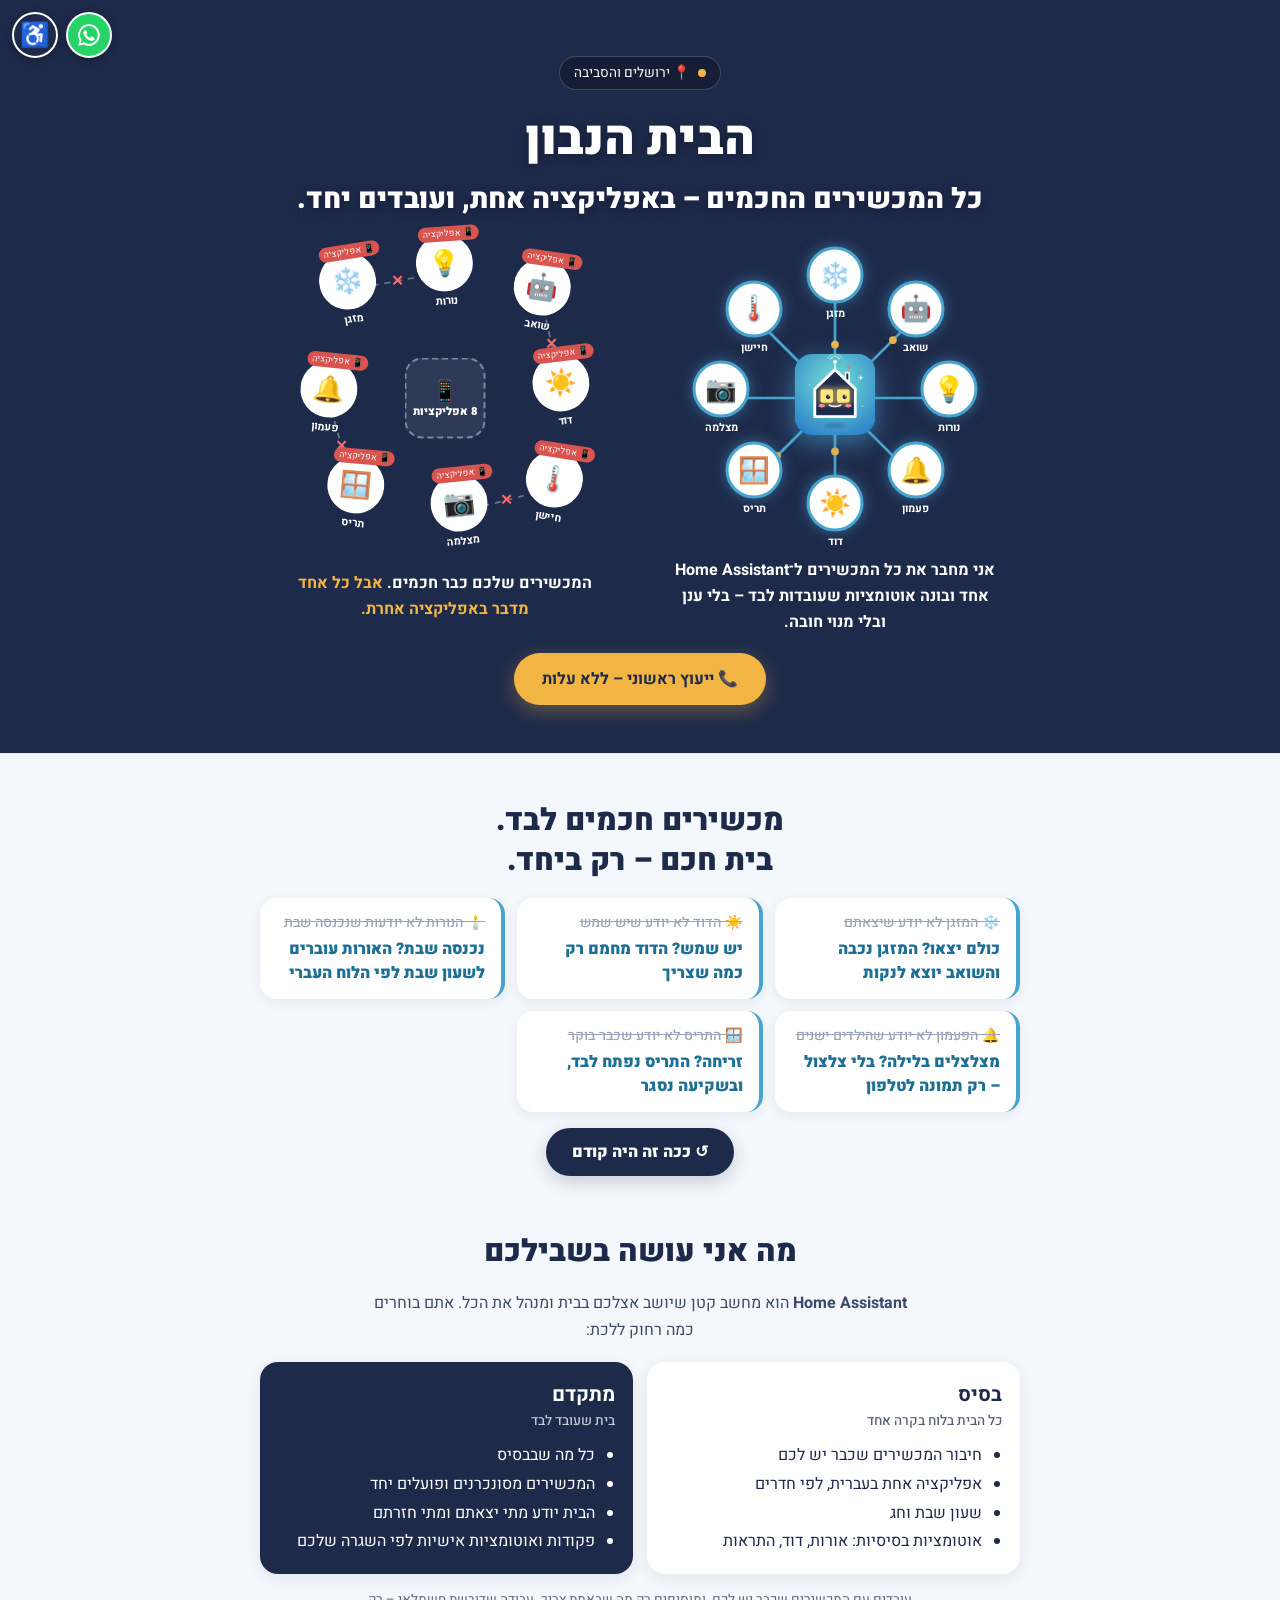
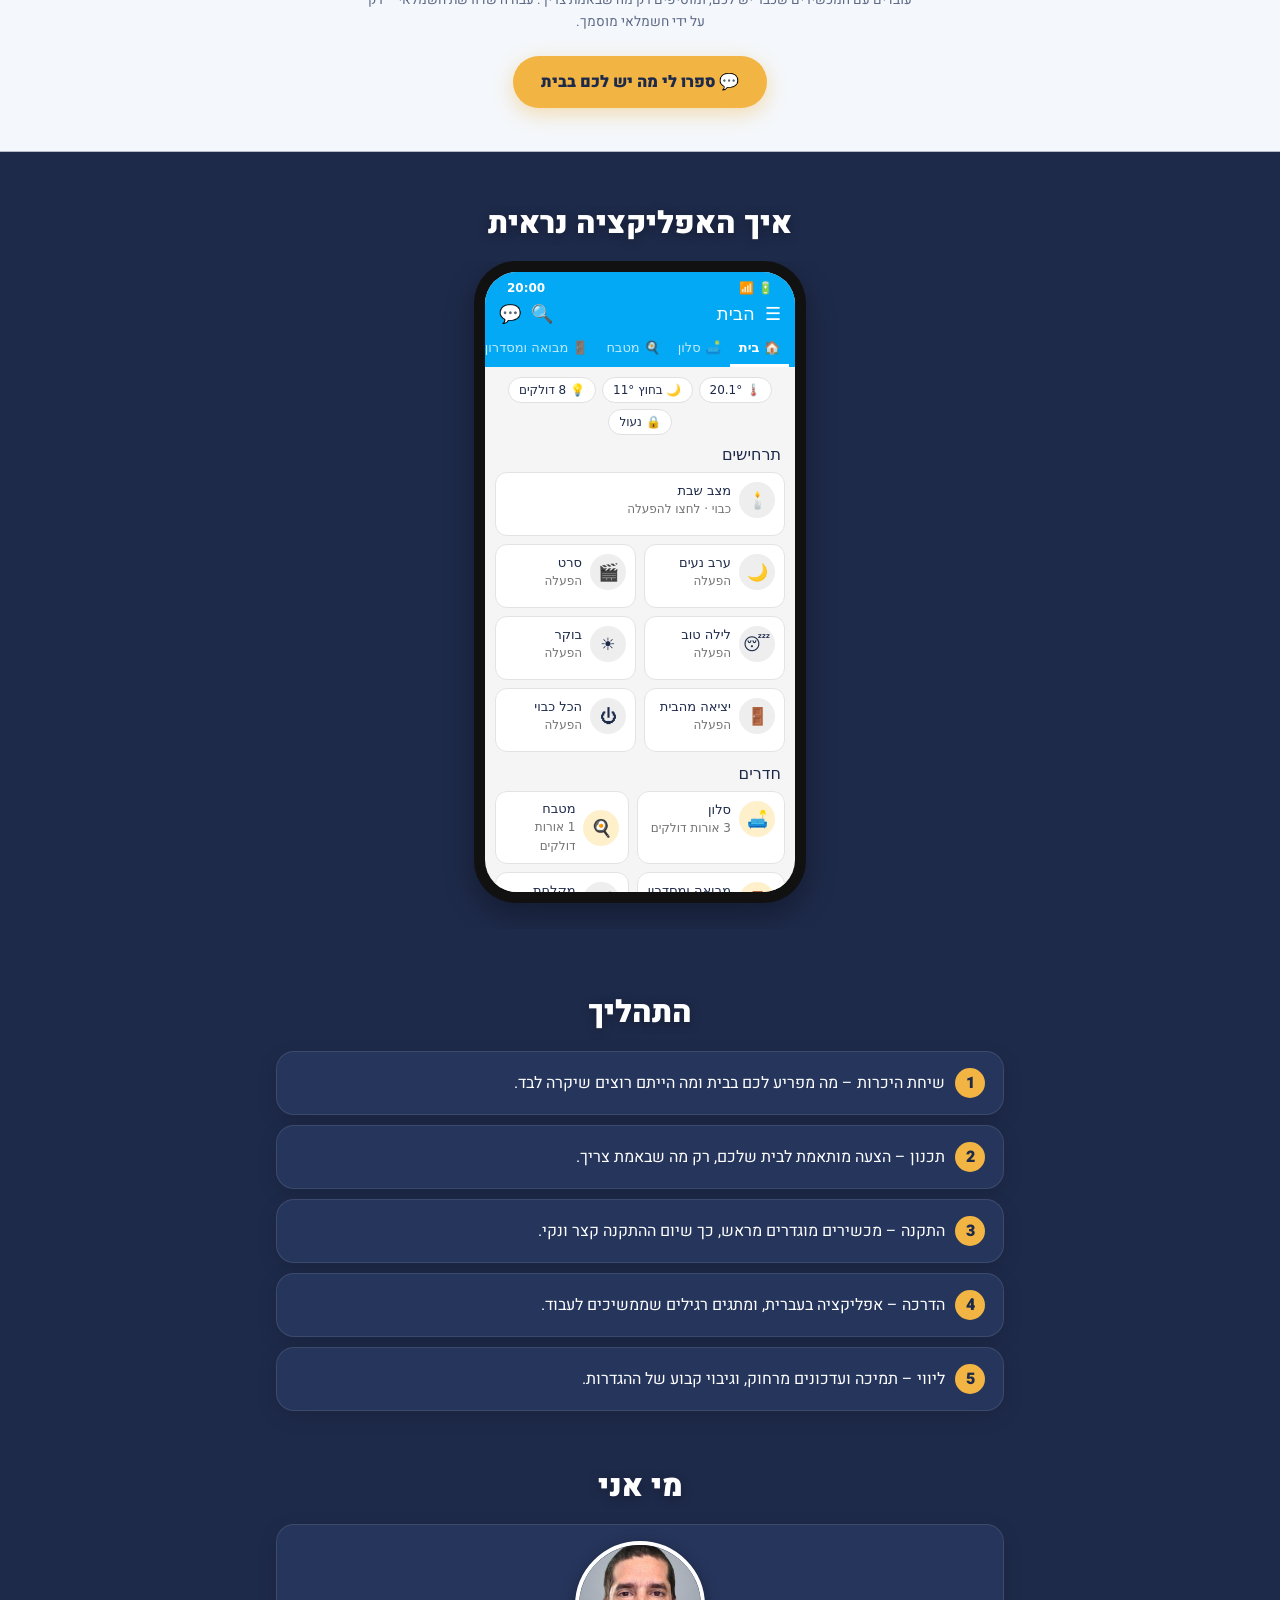
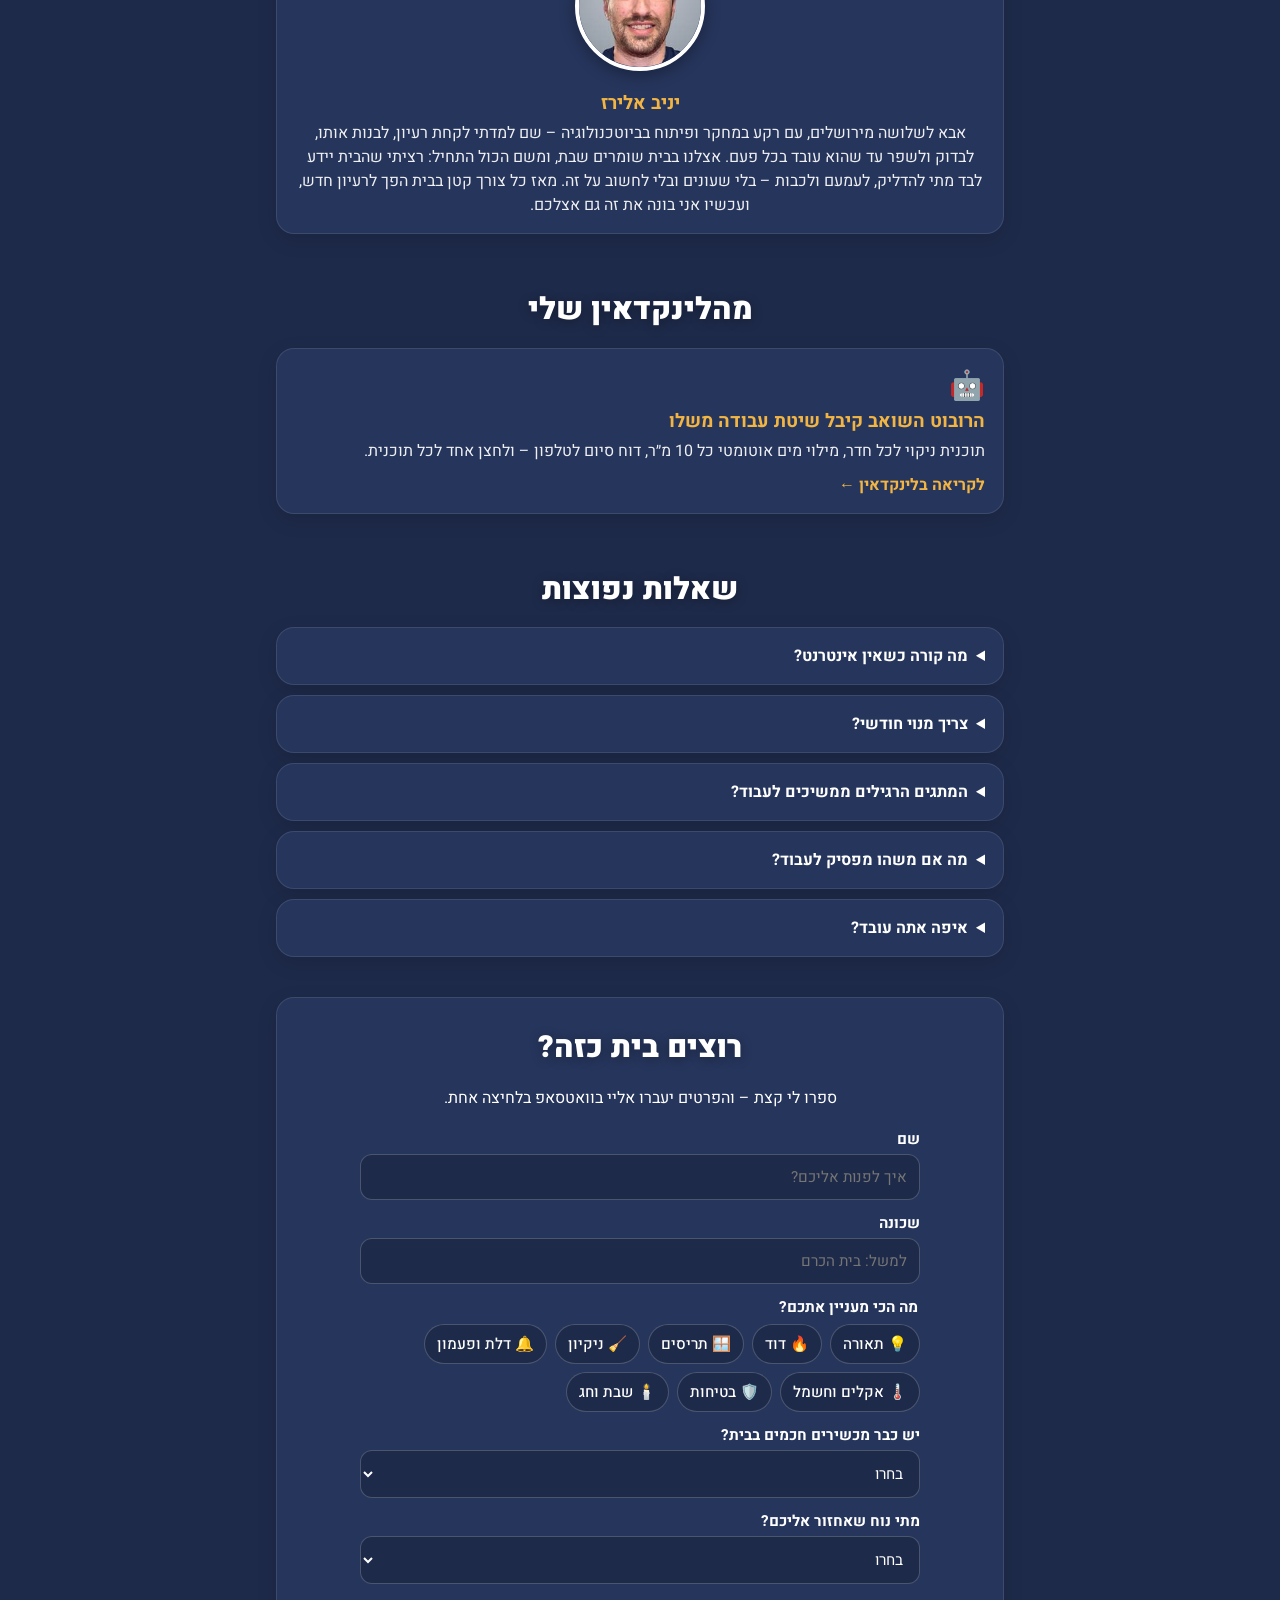
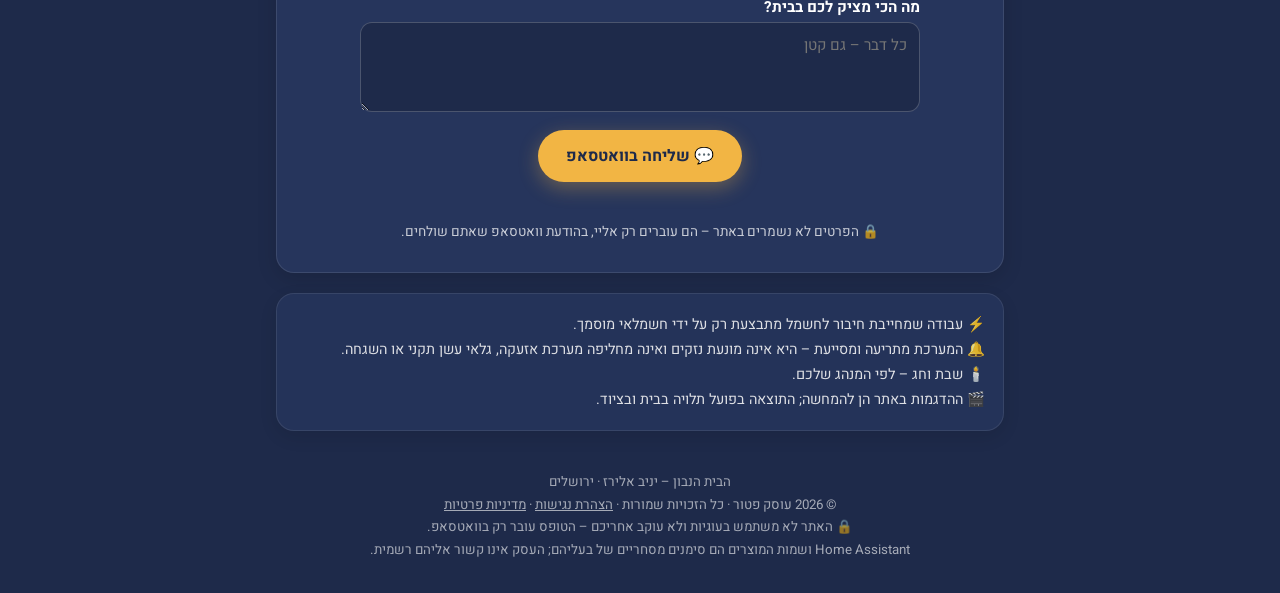
==== commit 789c0992: "home: problem->solution text, unified headings, trims 2026-11-25_1011" ====
--- a/index.html
+++ b/index.html
@@ -67,22 +67,25 @@
 .hb-apps b{display:grid;place-items:center;width:44px;height:44px;margin:0 auto 3px;border-radius:12px;font-size:1.35rem;box-shadow:0 3px 8px #0004}
 .hb-apps i{position:absolute;top:-6px;right:calc(50% - 28px);min-width:17px;height:17px;border-radius:9px;background:#e53935;color:#fff;font-style:normal;font-size:.6rem;font-weight:800;display:grid;place-items:center;border:2px solid #1E2A4A}
 .hb-bf .t3{margin:10px 0 0;font-size:.78rem;opacity:.75}
-.hb-col.d{display:none}
-@media(max-width:759px){#uc .sl{display:none}}
-@media(min-width:760px){.hb-wr{flex-direction:row;justify-content:center;align-items:flex-start;gap:40px}.hb-col.d{display:block}.hb-bf{display:none}.hb{width:320px;margin-top:26px}}
+.hb-col.d,.hb-cp{display:none}
+.sub2{max-width:340px;margin:4px auto 0;line-height:1.6;font-weight:600}
+.hb-cp{margin:4px auto 0;line-height:1.6;max-width:320px}.hb-cp span{color:#F2B544;font-weight:700}
+@media(min-width:760px){.hb-wr{display:grid;grid-template-columns:320px 320px;column-gap:70px;row-gap:6px;justify-content:center;grid-template-areas:"a d" "s c";margin-top:18px}
+.hb-col.a{grid-area:a}.hb-col.d{grid-area:d;display:block}.sub2{grid-area:s;max-width:320px}.hb-cp{grid-area:c;display:block}.hb-bf{display:none}.hb{width:300px}}
 </style>
 <a class="badge" href="#contact" style="color:inherit;text-decoration:none"><i></i>📍 ירושלים והסביבה</a>
 <h1>הבית הנבון</h1>
 <p class="tag">כל המכשירים החכמים – באפליקציה אחת, ועובדים יחד.</p>
-<p class="sub"><span class="sl">מזגן, שואב, נורות, דוד ותריס – לכל אחד אפליקציה משלו, והם לא מדברים זה עם זה. </span>אני מחבר את כל המכשירים ל־Home Assistant אחד ובונה אוטומציות שעובדות לבד – בלי ענן ובלי מנוי חובה.</p>
 <div class="hb-wr">
-<div class="hb-col"><p class="hb-l hb-ok">✓ אצלי: אפליקציה אחת, הכל עובד יחד</p>
+<div class="hb-col a">
 <div class="hb" id="hb" role="img" aria-label="שמונה מכשירים מחוברים למערכת אחת בבית"><svg viewBox="0 0 100 100" preserveAspectRatio="none" aria-hidden="true"></svg><div class="hb-c"><img src="bayit-blue.png" alt=""></div></div></div>
-<div class="hb-col d"><p class="hb-l hb-no">✕ היום: 8 מכשירים חכמים, 8 אפליקציות</p>
+<div class="hb-col d">
 <div class="hb hb0" id="hb0" role="img" aria-label="היום: שמונה מכשירים חכמים, לכל אחד אפליקציה משלו, והם לא מדברים זה עם זה"><svg viewBox="0 0 100 100" preserveAspectRatio="none" aria-hidden="true"></svg><div class="hb-c"><div class="hb-ph"><em>📱</em>8 אפליקציות</div></div></div></div>
+<p class="hb-cp"><b>המכשירים שלכם כבר חכמים.</b> <span>אבל כל אחד מדבר באפליקציה אחרת.</span></p>
 <div class="hb-bf"><p class="t1">המכשירים שלכם כבר חכמים.</p><p class="t2">אבל כל אחד מדבר באפליקציה אחרת:</p>
 <div class="hb-apps" aria-hidden="true"></div>
 <p class="t3">8 אפליקציות · 8 סיסמאות · אף אחת לא מדברת עם השנייה</p></div>
+<p class="sub2">אני מחבר את כל המכשירים ל־Home Assistant אחד ובונה אוטומציות שעובדות לבד – בלי ענן ובלי מנוי חובה.</p>
 </div>
 <a class="btn" href="#contact">📞 ייעוץ ראשוני – ללא עלות</a>
 <script>
@@ -130,7 +133,6 @@
 .st .st-go{display:inline-block;margin-top:22px;background:#F2B544;color:#1E2A4A;font-weight:800;padding:14px 28px;border-radius:40px;text-decoration:none;box-shadow:0 6px 20px #F2B54466}
 .st .st-dm{display:block;margin-top:14px;color:#2C7FA8;font-weight:700}
 </style>
-<span class="k">למה בכלל צריך את זה?</span>
 <h2>מכשירים חכמים לבד.<br>בית חכם – רק ביחד.</h2>
 <div class="st-cards" id="st-cards">
 <div class="st-cd"><p>❄️ המזגן לא יודע שיצאתם</p><div>כולם יצאו? המזגן נכבה והשואב יוצא לנקות</div></div>
@@ -140,15 +142,14 @@
 <div class="st-cd"><p>🪟 התריס לא יודע שכבר בוקר</p><div>זריחה? התריס נפתח לבד, ובשקיעה נסגר</div></div>
 </div>
 <button class="st-tg" id="st-tg" type="button" aria-pressed="false">✨ חברו את הבית</button>
-<h3>מה אני עושה בשבילכם</h3>
-<p class="ld">מרכיב לכם <b>Home Assistant</b> – מחשב קטן שיושב בבית, מחבר את המכשירים שכבר יש לכם לאפליקציה אחת, ובונה אוטומציות לפי איך שאתם חיים. הכל נשאר אצלכם בבית: בלי ענן ובלי מנוי חובה.</p>
+<h2 class="h2b">מה אני עושה בשבילכם</h2>
+<p class="ld"><b>Home Assistant</b> הוא מחשב קטן שיושב אצלכם בבית ומנהל את הכל. אתם בוחרים כמה רחוק ללכת:</p>
 <div class="st-pk">
 <div class="st-p"><h4>בסיס<small>כל הבית בלוח בקרה אחד</small></h4><ul><li>חיבור המכשירים שכבר יש לכם</li><li>אפליקציה אחת בעברית, לפי חדרים</li><li>שעון שבת וחג</li><li>אוטומציות בסיסיות: אורות, דוד, התראות</li></ul></div>
 <div class="st-p adv"><h4>מתקדם<small>בית שעובד לבד</small></h4><ul><li>כל מה שבבסיס</li><li>המכשירים מסונכרנים ופועלים יחד</li><li>הבית יודע מתי יצאתם ומתי חזרתם</li><li>פקודות ואוטומציות אישיות לפי השגרה שלכם</li></ul></div>
 </div>
 <p class="st-nt">עובדים עם המכשירים שכבר יש לכם, ומוסיפים רק מה שבאמת צריך. עבודה שדורשת חשמלאי – רק על ידי חשמלאי מוסמך.</p>
 <a class="st-go" href="#contact">💬 ספרו לי מה יש לכם בבית</a>
-<a class="st-dm" href="#app">👀 ככה זה נראה באפליקציה</a>
 <script>
 (function(){
 var s=document.getElementById('why'),tg=document.getElementById('st-tg'),cd=document.getElementById('st-cards'),touched=false;
@@ -162,7 +163,7 @@
 <script>addEventListener("message",e=>{if(e.data&&e.data.p3h){const f=document.querySelector("#app iframe");if(f)f.style.height=(e.data.p3h+10)+"px"}})</script>
 <style>#app{padding:28px 0 8px;text-align:center}#app h2{margin:0 0 6px}#app p{margin:0 0 14px;opacity:.85}#app iframe{width:100%;max-width:1080px;height:720px;border:0;background:transparent;transition:height .3s;border-radius:22px;display:block;margin:0 auto}@media(max-width:700px){#app iframe{height:640px}}</style>
 <style>#pk{padding:28px 12px 8px;text-align:center;color:#fff;background:#1E2A4A;box-shadow:0 0 0 100vmax #1E2A4A;clip-path:inset(0 -100vmax)}#pk h2{margin:0 0 14px}.pkg{display:grid;gap:14px;max-width:760px;margin:0 auto}@media(min-width:620px){.pkg{grid-template-columns:1fr 1fr}}.pkg div{border:2px solid #F2B544;border-radius:18px;padding:18px 16px;background:#1E2A4A;color:#fff}.pkg h3{margin:0 0 6px;color:#F2B544;font-size:1.3rem}.pkg p{margin:0;line-height:1.6}</style><script>addEventListener("message",e=>{if(e.data&&e.data.p3h){const f=document.querySelector("#app iframe");if(f)f.style.height=(e.data.p3h+10)+"px"}})</script>
-<section class="more"><div id="app"><h2>📱 איך האפליקציה נראית</h2><iframe id="appf" src="demo.html?app=custom" title="איך האפליקציה נראית" loading="lazy"></iframe></div><h2>התהליך</h2><ol class="steps">
+<section class="more"><div id="app"><h2>איך האפליקציה נראית</h2><iframe id="appf" src="demo.html?app=custom" title="איך האפליקציה נראית" loading="lazy"></iframe></div><h2>התהליך</h2><ol class="steps">
 <li>שיחת היכרות – מה מפריע לכם בבית ומה הייתם רוצים שיקרה לבד.</li>
 <li>תכנון – הצעה מותאמת לבית שלכם, רק מה שבאמת צריך.</li>
 <li>התקנה – מכשירים מוגדרים מראש, כך שיום ההתקנה קצר ונקי.</li>
@@ -194,4 +195,9 @@
 
 
 <footer><small>הבית הנבון – יניב אלירז · ירושלים<br>© 2026 עוסק פטור · כל הזכויות שמורות · <a href="nagishut.html">הצהרת נגישות</a> · <a href="privacy.html">מדיניות פרטיות</a><br>🔒 האתר לא משתמש בעוגיות ולא עוקב אחריכם – הטופס עובר רק בוואטסאפ.<br>Home Assistant ושמות המוצרים הם סימנים מסחריים של בעליהם; העסק אינו קשור אליהם רשמית.</small></footer>
-<script src="a11y.js?v=2611190931" defer></script><script>/*tz*/(function(){var e=document.getElementById("tzr");if(!e)return;var L=["🔥 הדוד נכבה לבד כשהמים חמים","🌙 אור לילה עמום במסדרון","🔔 תמונה מהפעמון ישר לטלפון"],i=0;function sh(a){for(var k=a.length-1;k>0;k--){var j=Math.floor(Math.random()*(k+1)),t=a[k];a[k]=a[j];a[j]=t}return a}fetch("ideas.html").then(function(r){return r.text()}).then(function(t){var d=new DOMParser().parseFromString(t,"text/html"),o=[];[].forEach.call(d.querySelectorAll("main section"),function(sc){var em=sc.querySelector("h2 span");em=em?em.textContent+" ":"";[].forEach.call(sc.querySelectorAll(".c b"),function(b){o.push(em+b.textContent)})});if(o.length)L=sh(o)}).catch(function(){});setInterval(function(){if(document.documentElement.classList.contains("a-na"))return;i=(i+1)%L.length;e.textContent=L[i];e.style.animation="none";e.offsetWidth;e.style.animation=""},4500)})()</script><script>/*wf*/(function(){var f=document.getElementById("wf");if(!f)return;var ph=f.getAttribute("data-ph");f.addEventListener("submit",function(ev){ev.preventDefault();var E=document.getElementById("wfe");E.textContent="";if(f.w.value)return;var n=f.n.value.trim();if(!n){E.textContent="רק השם חסר 🙂";f.n.focus();return}var i=[].map.call(f.querySelectorAll('input[name="i"]:checked'),function(x){return x.value});var L=["היי יניב, אשמח לשמוע על בית חכם 🙂","","שם: "+n];function add(k,v){v=(v||"").trim();if(v)L.push(k+": "+v)}add("שכונה",f.a.value);if(i.length)L.push("מעניין אותי: "+i.join(", "));add("מכשירים חכמים",f.d.value);add("נוח לחזור",f.t.value);add("מה מציק",f.m.value);var u="https://wa.me/"+ph+"?text="+encodeURIComponent(L.join("\n"));if(!ph){E.textContent="תקלה בקישור – אפשר לפנות בוואטסאפ מהכפתור למעלה";return}window.open(u,"_blank")||(location.href=u)})})()</script></body></html>
+<script src="a11y.js?v=2611190931" defer></script><script>/*tz*/(function(){var e=document.getElementById("tzr");if(!e)return;var L=["🔥 הדוד נכבה לבד כשהמים חמים","🌙 אור לילה עמום במסדרון","🔔 תמונה מהפעמון ישר לטלפון"],i=0;function sh(a){for(var k=a.length-1;k>0;k--){var j=Math.floor(Math.random()*(k+1)),t=a[k];a[k]=a[j];a[j]=t}return a}fetch("ideas.html").then(function(r){return r.text()}).then(function(t){var d=new DOMParser().parseFromString(t,"text/html"),o=[];[].forEach.call(d.querySelectorAll("main section"),function(sc){var em=sc.querySelector("h2 span");em=em?em.textContent+" ":"";[].forEach.call(sc.querySelectorAll(".c b"),function(b){o.push(em+b.textContent)})});if(o.length)L=sh(o)}).catch(function(){});setInterval(function(){if(document.documentElement.classList.contains("a-na"))return;i=(i+1)%L.length;e.textContent=L[i];e.style.animation="none";e.offsetWidth;e.style.animation=""},4500)})()</script><script>/*wf*/(function(){var f=document.getElementById("wf");if(!f)return;var ph=f.getAttribute("data-ph");f.addEventListener("submit",function(ev){ev.preventDefault();var E=document.getElementById("wfe");E.textContent="";if(f.w.value)return;var n=f.n.value.trim();if(!n){E.textContent="רק השם חסר 🙂";f.n.focus();return}var i=[].map.call(f.querySelectorAll('input[name="i"]:checked'),function(x){return x.value});var L=["היי יניב, אשמח לשמוע על בית חכם 🙂","","שם: "+n];function add(k,v){v=(v||"").trim();if(v)L.push(k+": "+v)}add("שכונה",f.a.value);if(i.length)L.push("מעניין אותי: "+i.join(", "));add("מכשירים חכמים",f.d.value);add("נוח לחזור",f.t.value);add("מה מציק",f.m.value);var u="https://wa.me/"+ph+"?text="+encodeURIComponent(L.join("\n"));if(!ph){E.textContent="תקלה בקישור – אפשר לפנות בוואטסאפ מהכפתור למעלה";return}window.open(u,"_blank")||(location.href=u)})})()</script><!--uni--><style>
+.more{max-width:760px}
+.st h2,.more h2,#app h2{font-size:clamp(1.5rem,4.6vw,1.9rem);font-weight:800;line-height:1.3;text-align:center;margin:56px 0 18px}
+.st h2{margin-top:0}.st h2.h2b{margin-top:56px}#app h2{margin-top:0}
+</style><!--/uni-->
+</body></html>
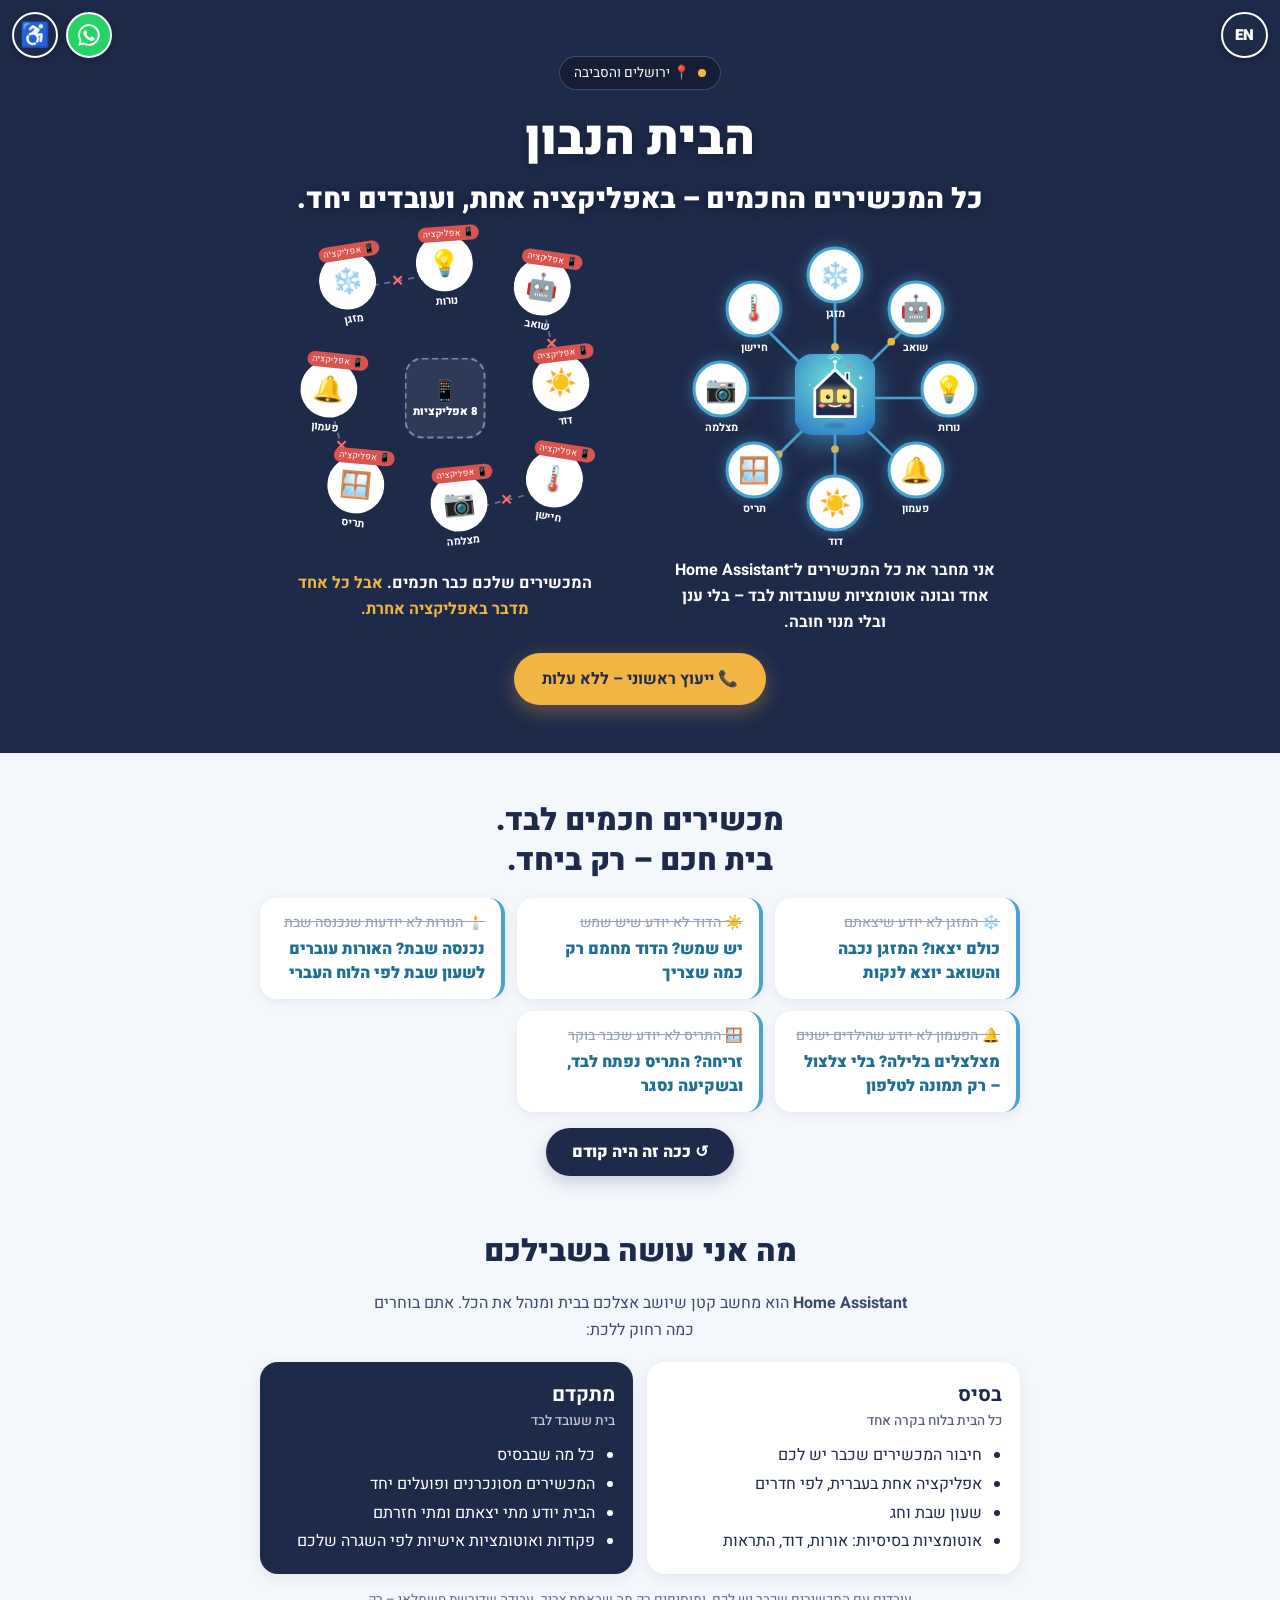
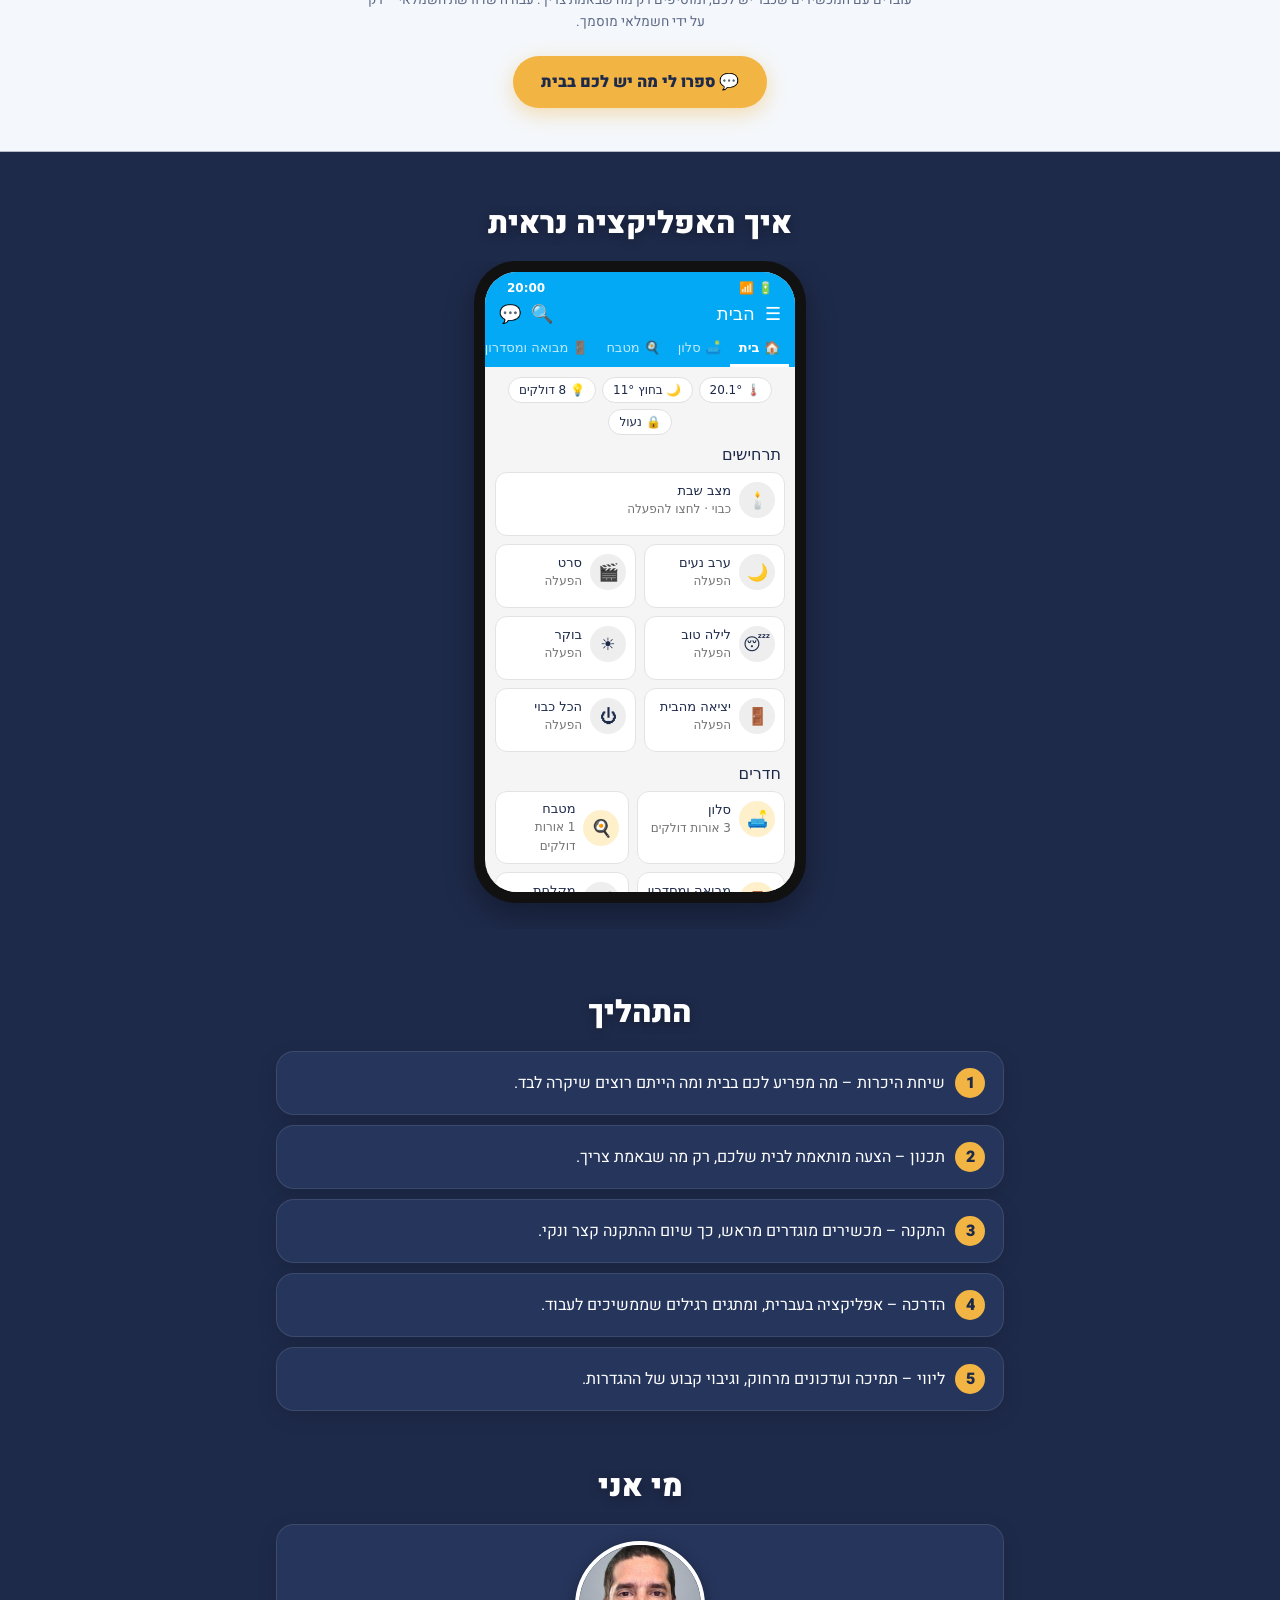
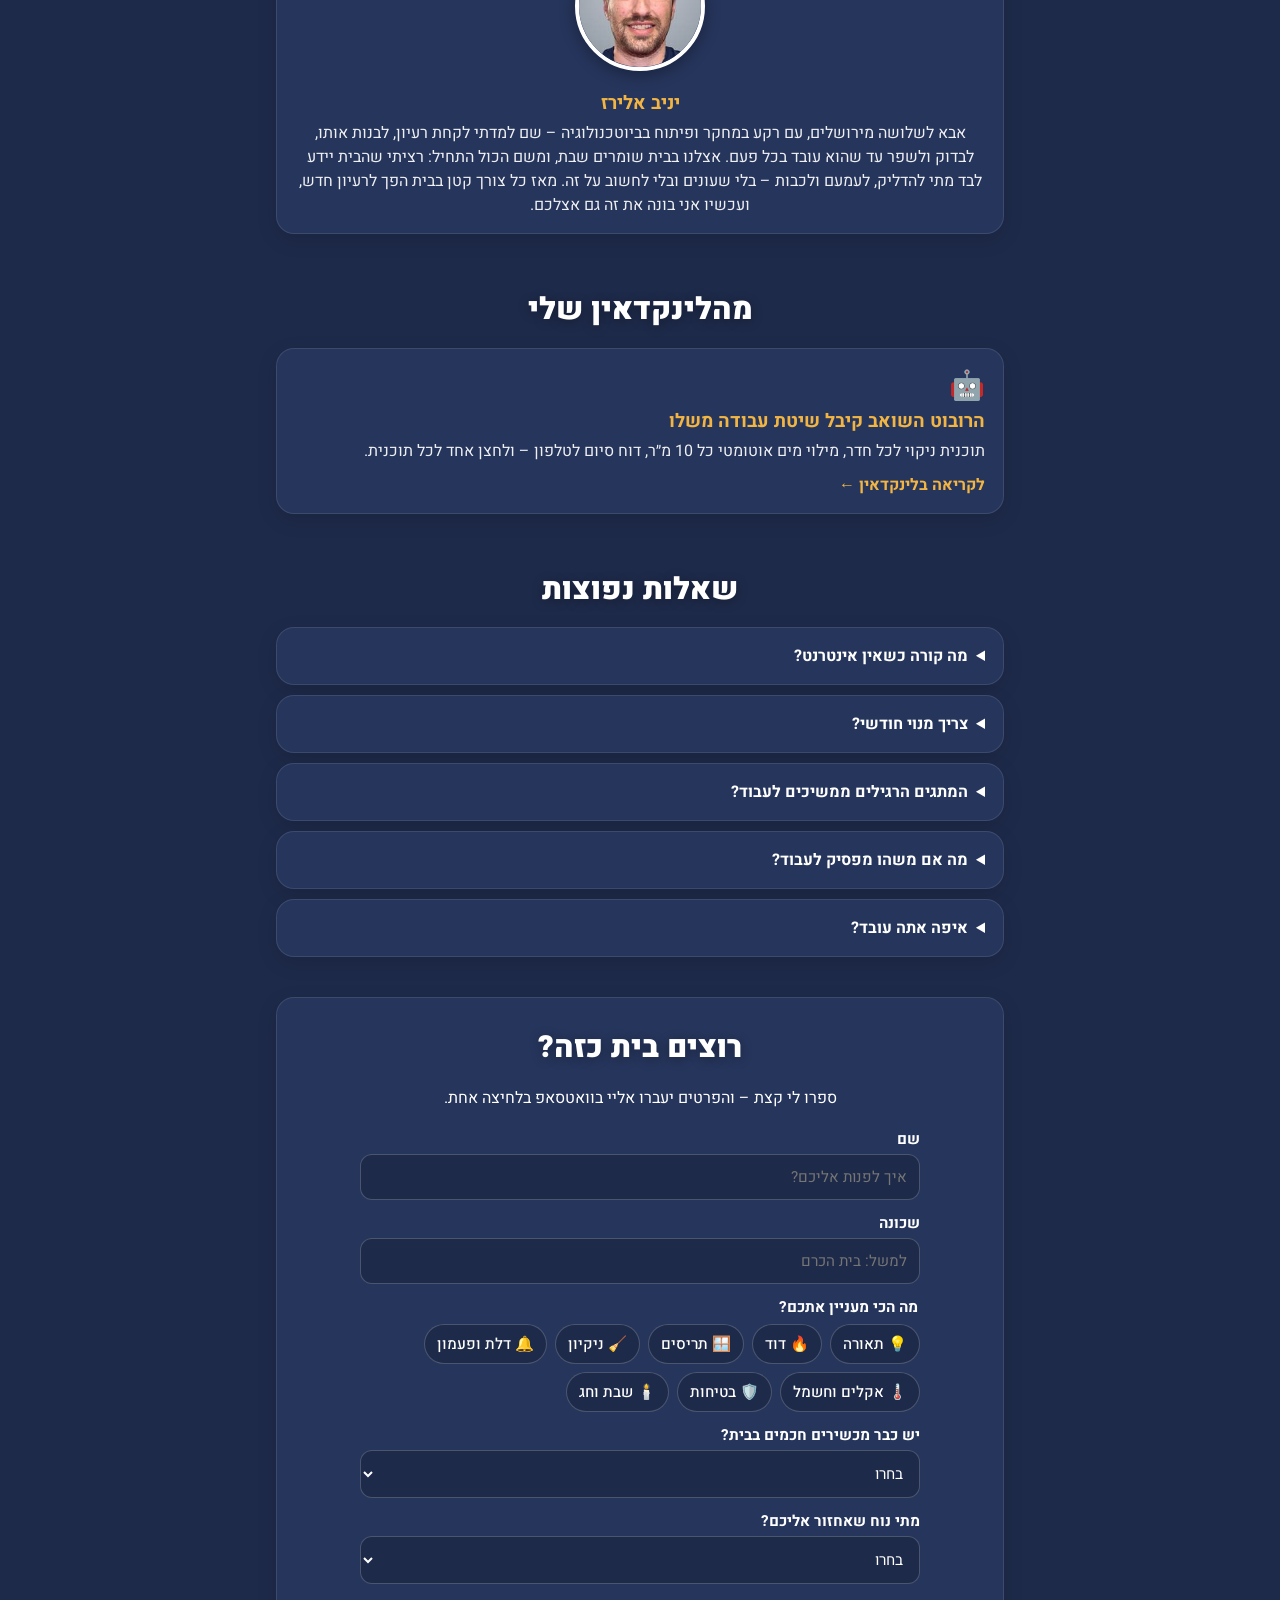
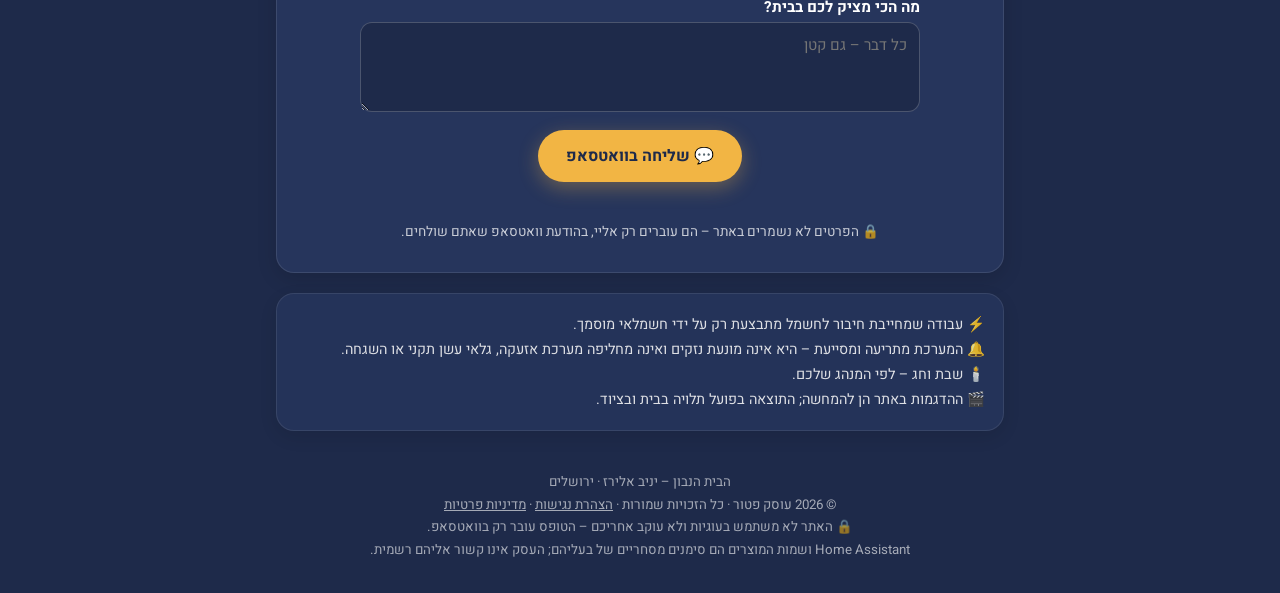
==== commit d17d56b9: "English version: en.html, privacy-en, nagishut-en + EN/HE switch 2026-11-26_1542" ====
--- a/index.html
+++ b/index.html
@@ -37,7 +37,7 @@
 a.post{display:block;color:inherit;text-decoration:none}.more-l{display:inline-block;margin-top:10px;color:#F2B544;font-weight:700}/*navy*/.more{background:#1E2A4A;box-shadow:0 0 0 100vmax #1E2A4A;clip-path:inset(0 -100vmax);padding-top:24px}
 footer{background:#1E2A4A;padding:10px 0 1px}
 .more .c,.more .steps li,.more details,.more .note,.more .cta{background:#26355c;border-color:#ffffff1a;backdrop-filter:none}
-/*wide*/@media(min-width:760px){main{min-height:0;padding:64px 24px 48px}.scene{width:min(700px,70vw)}h1{font-size:3rem}.sub{font-size:1.2rem}.feed{width:min(560px,80vw)}.more{max-width:1080px}}/*mec*/.me{flex-direction:column;text-align:center}.me div{min-width:0}/*dm*/.dmg{display:grid;gap:14px;grid-template-columns:repeat(auto-fit,minmax(260px,1fr))}.dmc h3{margin:0 0 8px;color:#F2B544}.dm svg{width:100%;height:auto;display:block;border-radius:12px;overflow:hidden}.dm svg *{transition:fill .9s,opacity .9s,height .9s}.dm-c{display:flex;gap:8px;align-items:center;margin-top:10px;min-height:52px}.dm-t{font:700 .85rem monospace;background:#0005;padding:3px 9px;border-radius:8px;white-space:nowrap;direction:ltr}.dm-n{font:700 .8rem monospace;background:#F2B544;color:#1E2A4A;padding:3px 8px;border-radius:8px;direction:ltr}.dm-m{flex:1;background:#fff;color:#1E2A4A;border-radius:12px;padding:8px 12px;font-weight:500;font-size:.92rem;animation:ev .5s both}/*tz*/.tzc{display:block;color:inherit;text-decoration:none;border-color:#F2B54466!important}.tzc p{margin:0}.tz-r{font-weight:700;background:#0004;border-radius:10px;padding:10px 12px;margin:10px 0;min-height:46px;display:flex;align-items:center;gap:10px;animation:ev .5s both}.tg{flex:none;width:46px;height:26px;border-radius:13px;background:#556;position:relative;animation:tg 6s infinite}.tg::after{content:"";position:absolute;top:3px;right:3px;width:20px;height:20px;border-radius:50%;background:#fff;animation:tgk 6s infinite}@keyframes tg{40%,90%{background:#F2B544}}@keyframes tgk{40%,90%{right:23px}}/*wf*/.wf{text-align:right;max-width:560px;margin:18px auto 0;display:grid;gap:12px}.wf label{display:grid;gap:4px;font-weight:700;font-size:.95rem}.wf input,.wf select,.wf textarea{font:inherit;font-weight:400;padding:11px 12px;border-radius:12px;border:1px solid #ffffff33;background:#1E2A4A;color:#fff}.wf input:focus,.wf select:focus,.wf textarea:focus{outline:2px solid #F2B544;border-color:transparent}.wf fieldset{border:0;padding:0;margin:0}.wf legend{font-weight:700;font-size:.95rem;margin-bottom:6px}.ch{display:flex;flex-wrap:wrap;gap:8px}.ch label{display:block;font-weight:500}.ch input{position:absolute;opacity:0;width:1px;height:1px}.ch span{display:inline-block;padding:8px 12px;border-radius:20px;border:1px solid #ffffff33;background:#1E2A4A;cursor:pointer}.ch input:checked+span{background:#F2B544;color:#1E2A4A;border-color:#F2B544;font-weight:700}.ch input:focus-visible+span{outline:3px solid #F2B544;outline-offset:2px}.wf .btn{border:0;cursor:pointer;font:inherit;font-weight:700;justify-self:center;margin-top:6px}.hp{position:absolute;width:1px;height:1px;overflow:hidden;clip:rect(0 0 0 0);opacity:0;pointer-events:none}.wf-e{color:#ffb4a8;margin:0;text-align:center;min-height:1em}.wf-p{font-size:.85rem;opacity:.75;margin:0;text-align:center}/*smooth*/html{scroll-behavior:smooth}/*note*/.note p{margin:4px 0}/*hot*/.tzhot{background:linear-gradient(135deg,#F2B544,#ffd98a)!important;color:#1E2A4A!important;border:0!important;box-shadow:0 10px 30px #F2B54444!important}.tzhot h3{color:#1E2A4A!important;font-size:1.3rem}.tzph{background:#1E2A4A;color:#fff;border-radius:16px;padding:10px 14px;margin:12px 0;display:grid;gap:8px;font-weight:700}.tzph div{display:flex;align-items:center;gap:10px}.tg{animation-delay:var(--d,0s)!important}.tg::after{animation-delay:var(--d,0s)!important}.tzgo{display:inline-block;background:#1E2A4A;color:#fff;font-weight:800;padding:12px 28px;border-radius:40px;font-size:1.05rem}@media(min-width:760px){.tz{grid-template-columns:1.2fr 1fr}}</style><link rel="icon" type="image/png" sizes="512x512" href="/bayit-blue.png?v=2611181950"><link rel="apple-touch-icon" href="/bayit-blue.png?v=2611181950"><link rel="manifest" href="/manifest.webmanifest?v=2611181950"><meta name="theme-color" content="#0b1026"></head><body><main id="uc">
+/*wide*/@media(min-width:760px){main{min-height:0;padding:64px 24px 48px}.scene{width:min(700px,70vw)}h1{font-size:3rem}.sub{font-size:1.2rem}.feed{width:min(560px,80vw)}.more{max-width:1080px}}/*mec*/.me{flex-direction:column;text-align:center}.me div{min-width:0}/*dm*/.dmg{display:grid;gap:14px;grid-template-columns:repeat(auto-fit,minmax(260px,1fr))}.dmc h3{margin:0 0 8px;color:#F2B544}.dm svg{width:100%;height:auto;display:block;border-radius:12px;overflow:hidden}.dm svg *{transition:fill .9s,opacity .9s,height .9s}.dm-c{display:flex;gap:8px;align-items:center;margin-top:10px;min-height:52px}.dm-t{font:700 .85rem monospace;background:#0005;padding:3px 9px;border-radius:8px;white-space:nowrap;direction:ltr}.dm-n{font:700 .8rem monospace;background:#F2B544;color:#1E2A4A;padding:3px 8px;border-radius:8px;direction:ltr}.dm-m{flex:1;background:#fff;color:#1E2A4A;border-radius:12px;padding:8px 12px;font-weight:500;font-size:.92rem;animation:ev .5s both}/*tz*/.tzc{display:block;color:inherit;text-decoration:none;border-color:#F2B54466!important}.tzc p{margin:0}.tz-r{font-weight:700;background:#0004;border-radius:10px;padding:10px 12px;margin:10px 0;min-height:46px;display:flex;align-items:center;gap:10px;animation:ev .5s both}.tg{flex:none;width:46px;height:26px;border-radius:13px;background:#556;position:relative;animation:tg 6s infinite}.tg::after{content:"";position:absolute;top:3px;right:3px;width:20px;height:20px;border-radius:50%;background:#fff;animation:tgk 6s infinite}@keyframes tg{40%,90%{background:#F2B544}}@keyframes tgk{40%,90%{right:23px}}/*wf*/.wf{text-align:right;max-width:560px;margin:18px auto 0;display:grid;gap:12px}.wf label{display:grid;gap:4px;font-weight:700;font-size:.95rem}.wf input,.wf select,.wf textarea{font:inherit;font-weight:400;padding:11px 12px;border-radius:12px;border:1px solid #ffffff33;background:#1E2A4A;color:#fff}.wf input:focus,.wf select:focus,.wf textarea:focus{outline:2px solid #F2B544;border-color:transparent}.wf fieldset{border:0;padding:0;margin:0}.wf legend{font-weight:700;font-size:.95rem;margin-bottom:6px}.ch{display:flex;flex-wrap:wrap;gap:8px}.ch label{display:block;font-weight:500}.ch input{position:absolute;opacity:0;width:1px;height:1px}.ch span{display:inline-block;padding:8px 12px;border-radius:20px;border:1px solid #ffffff33;background:#1E2A4A;cursor:pointer}.ch input:checked+span{background:#F2B544;color:#1E2A4A;border-color:#F2B544;font-weight:700}.ch input:focus-visible+span{outline:3px solid #F2B544;outline-offset:2px}.wf .btn{border:0;cursor:pointer;font:inherit;font-weight:700;justify-self:center;margin-top:6px}.hp{position:absolute;width:1px;height:1px;overflow:hidden;clip:rect(0 0 0 0);opacity:0;pointer-events:none}.wf-e{color:#ffb4a8;margin:0;text-align:center;min-height:1em}.wf-p{font-size:.85rem;opacity:.75;margin:0;text-align:center}/*smooth*/html{scroll-behavior:smooth}/*note*/.note p{margin:4px 0}/*hot*/.tzhot{background:linear-gradient(135deg,#F2B544,#ffd98a)!important;color:#1E2A4A!important;border:0!important;box-shadow:0 10px 30px #F2B54444!important}.tzhot h3{color:#1E2A4A!important;font-size:1.3rem}.tzph{background:#1E2A4A;color:#fff;border-radius:16px;padding:10px 14px;margin:12px 0;display:grid;gap:8px;font-weight:700}.tzph div{display:flex;align-items:center;gap:10px}.tg{animation-delay:var(--d,0s)!important}.tg::after{animation-delay:var(--d,0s)!important}.tzgo{display:inline-block;background:#1E2A4A;color:#fff;font-weight:800;padding:12px 28px;border-radius:40px;font-size:1.05rem}@media(min-width:760px){.tz{grid-template-columns:1.2fr 1fr}}</style><link rel="icon" type="image/png" sizes="512x512" href="/bayit-blue.png?v=2611181950"><link rel="apple-touch-icon" href="/bayit-blue.png?v=2611181950"><link rel="manifest" href="/manifest.webmanifest?v=2611181950"><meta name="theme-color" content="#0b1026"><link rel="alternate" hreflang="he" href="https://bayit.eliraz.biz/"><link rel="alternate" hreflang="en" href="https://bayit.eliraz.biz/en.html"></head><body><main id="uc">
 <!--hero2-->
 <style>
 #uc{padding-top:56px}
@@ -195,7 +195,7 @@
 
 
 <footer><small>הבית הנבון – יניב אלירז · ירושלים<br>© 2026 עוסק פטור · כל הזכויות שמורות · <a href="nagishut.html">הצהרת נגישות</a> · <a href="privacy.html">מדיניות פרטיות</a><br>🔒 האתר לא משתמש בעוגיות ולא עוקב אחריכם – הטופס עובר רק בוואטסאפ.<br>Home Assistant ושמות המוצרים הם סימנים מסחריים של בעליהם; העסק אינו קשור אליהם רשמית.</small></footer>
-<script src="a11y.js?v=2611190931" defer></script><script>/*tz*/(function(){var e=document.getElementById("tzr");if(!e)return;var L=["🔥 הדוד נכבה לבד כשהמים חמים","🌙 אור לילה עמום במסדרון","🔔 תמונה מהפעמון ישר לטלפון"],i=0;function sh(a){for(var k=a.length-1;k>0;k--){var j=Math.floor(Math.random()*(k+1)),t=a[k];a[k]=a[j];a[j]=t}return a}fetch("ideas.html").then(function(r){return r.text()}).then(function(t){var d=new DOMParser().parseFromString(t,"text/html"),o=[];[].forEach.call(d.querySelectorAll("main section"),function(sc){var em=sc.querySelector("h2 span");em=em?em.textContent+" ":"";[].forEach.call(sc.querySelectorAll(".c b"),function(b){o.push(em+b.textContent)})});if(o.length)L=sh(o)}).catch(function(){});setInterval(function(){if(document.documentElement.classList.contains("a-na"))return;i=(i+1)%L.length;e.textContent=L[i];e.style.animation="none";e.offsetWidth;e.style.animation=""},4500)})()</script><script>/*wf*/(function(){var f=document.getElementById("wf");if(!f)return;var ph=f.getAttribute("data-ph");f.addEventListener("submit",function(ev){ev.preventDefault();var E=document.getElementById("wfe");E.textContent="";if(f.w.value)return;var n=f.n.value.trim();if(!n){E.textContent="רק השם חסר 🙂";f.n.focus();return}var i=[].map.call(f.querySelectorAll('input[name="i"]:checked'),function(x){return x.value});var L=["היי יניב, אשמח לשמוע על בית חכם 🙂","","שם: "+n];function add(k,v){v=(v||"").trim();if(v)L.push(k+": "+v)}add("שכונה",f.a.value);if(i.length)L.push("מעניין אותי: "+i.join(", "));add("מכשירים חכמים",f.d.value);add("נוח לחזור",f.t.value);add("מה מציק",f.m.value);var u="https://wa.me/"+ph+"?text="+encodeURIComponent(L.join("\n"));if(!ph){E.textContent="תקלה בקישור – אפשר לפנות בוואטסאפ מהכפתור למעלה";return}window.open(u,"_blank")||(location.href=u)})})()</script><!--uni--><style>
+<script src="a11y.js?v=2611261542" defer></script><script>/*tz*/(function(){var e=document.getElementById("tzr");if(!e)return;var L=["🔥 הדוד נכבה לבד כשהמים חמים","🌙 אור לילה עמום במסדרון","🔔 תמונה מהפעמון ישר לטלפון"],i=0;function sh(a){for(var k=a.length-1;k>0;k--){var j=Math.floor(Math.random()*(k+1)),t=a[k];a[k]=a[j];a[j]=t}return a}fetch("ideas.html").then(function(r){return r.text()}).then(function(t){var d=new DOMParser().parseFromString(t,"text/html"),o=[];[].forEach.call(d.querySelectorAll("main section"),function(sc){var em=sc.querySelector("h2 span");em=em?em.textContent+" ":"";[].forEach.call(sc.querySelectorAll(".c b"),function(b){o.push(em+b.textContent)})});if(o.length)L=sh(o)}).catch(function(){});setInterval(function(){if(document.documentElement.classList.contains("a-na"))return;i=(i+1)%L.length;e.textContent=L[i];e.style.animation="none";e.offsetWidth;e.style.animation=""},4500)})()</script><script>/*wf*/(function(){var f=document.getElementById("wf");if(!f)return;var ph=f.getAttribute("data-ph");f.addEventListener("submit",function(ev){ev.preventDefault();var E=document.getElementById("wfe");E.textContent="";if(f.w.value)return;var n=f.n.value.trim();if(!n){E.textContent="רק השם חסר 🙂";f.n.focus();return}var i=[].map.call(f.querySelectorAll('input[name="i"]:checked'),function(x){return x.value});var L=["היי יניב, אשמח לשמוע על בית חכם 🙂","","שם: "+n];function add(k,v){v=(v||"").trim();if(v)L.push(k+": "+v)}add("שכונה",f.a.value);if(i.length)L.push("מעניין אותי: "+i.join(", "));add("מכשירים חכמים",f.d.value);add("נוח לחזור",f.t.value);add("מה מציק",f.m.value);var u="https://wa.me/"+ph+"?text="+encodeURIComponent(L.join("\n"));if(!ph){E.textContent="תקלה בקישור – אפשר לפנות בוואטסאפ מהכפתור למעלה";return}window.open(u,"_blank")||(location.href=u)})})()</script><!--uni--><style>
 .more{max-width:760px}
 .st h2,.more h2,#app h2{font-size:clamp(1.5rem,4.6vw,1.9rem);font-weight:800;line-height:1.3;text-align:center;margin:56px 0 18px}
 .st h2{margin-top:0}.st h2.h2b{margin-top:56px}#app h2{margin-top:0}
